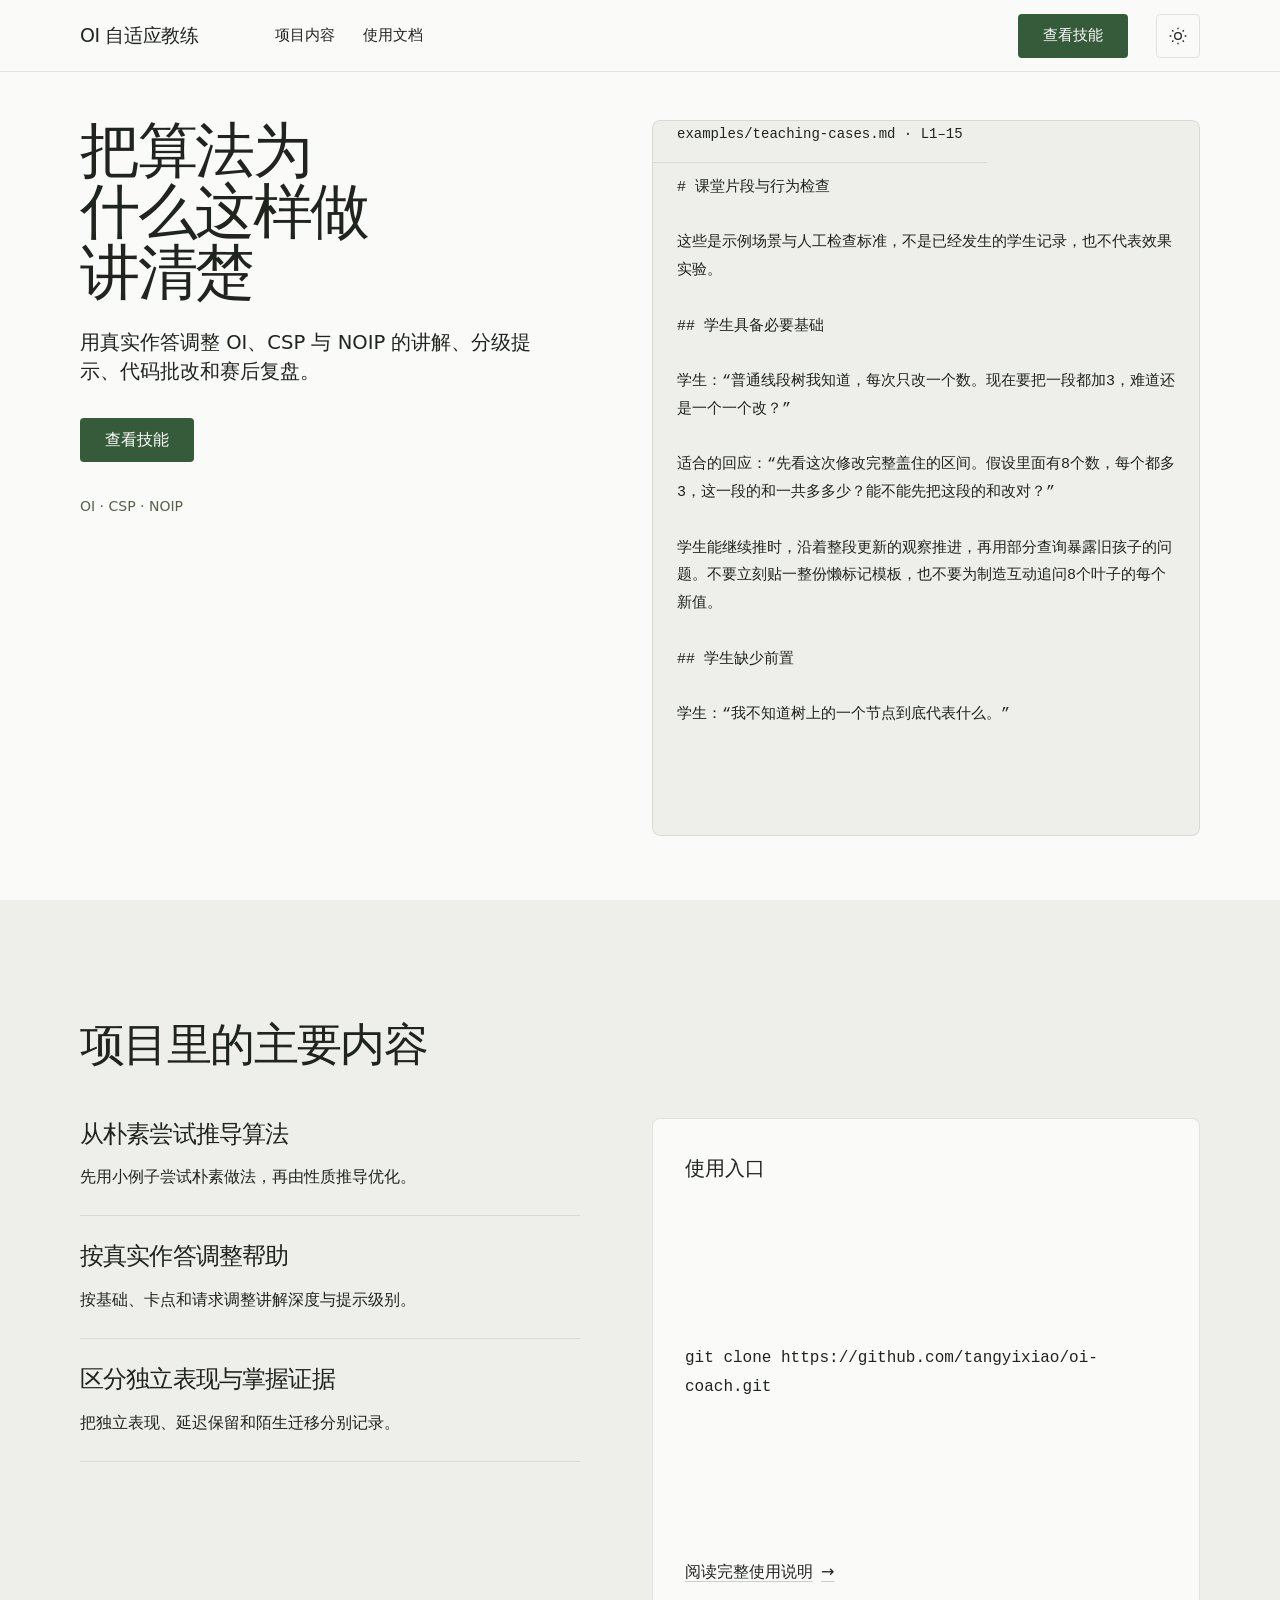
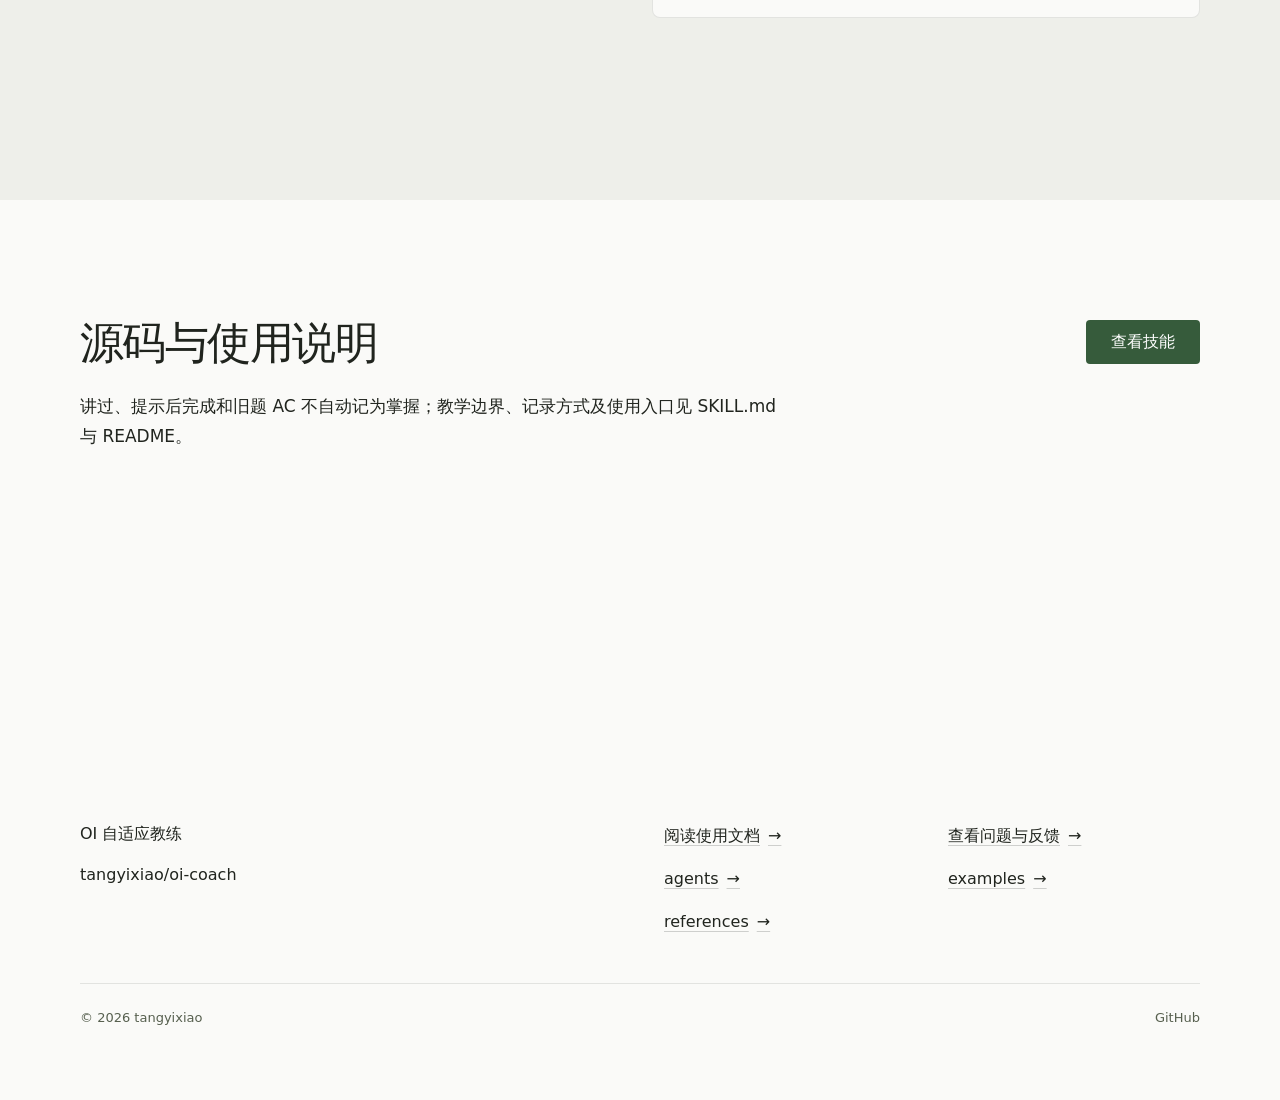
==== index.html @ 5c3c3a41 "docs(pages): add project introduction website" ====
<!doctype html><html lang="zh-CN" data-type="product" data-radius="sharp" data-buttons="solid" data-motion data-page-mode="short" data-project="oi-coach"><head><meta charset="utf-8"><meta name="viewport" content="width=device-width, initial-scale=1, viewport-fit=cover"><meta name="page-type" content="product"><meta name="site-kind" content="other"><title>OI 自适应教练 · 把算法为什么这样做 讲清楚</title><meta name="description" content="用真实作答调整 OI、CSP 与 NOIP 的讲解、分级提示、代码批改和赛后复盘。"><link rel="stylesheet" href="assets/system.css"><link rel="stylesheet" href="assets/ui/cards.css"><link rel="stylesheet" href="assets/motion/motion.css"><link rel="stylesheet" href="assets/layout/layout.css"><link rel="stylesheet" href="assets/page.css"><!-- <html lang="en" data-radius="sharp">; keep this <style> after the links: layout.css resets --ly-scale -->
<style>
:root {
  --p-bg: #fafaf8; --p-surface: #eeefea; --p-ink: #20241e; --p-muted: #57604f;
  --p-accent: #365b3b; --p-accent-ink: #fafaf8; --p-action: #365b3b; --p-action-ink: #fafaf8;
  --p-inv-bg: #20241e; --p-inv-surface: #2d302b; --p-inv-ink: #fafaf8; --p-inv-muted: #9fa19d;
  --p-inv-accent: #fafaf8; --p-inv-accent-ink: #20241e; --p-inv-action: #fafaf8; --p-inv-action-ink: #20241e;
  --font-display: "Host Grotesk", system-ui, sans-serif;
  --font-text: "Host Grotesk", system-ui, sans-serif;
  --font-mono: "JetBrains Mono", ui-monospace, "SFMono-Regular", Menlo, Consolas, monospace;
  --display-weight: 500;
  --display-tracking: -0.035em;
  --display-tracking-xl: -0.04em;
}
</style><style>html[data-theme="light"]{--p-bg:#fafaf8;--p-surface:#eeefea;--p-ink:#20241e;--p-muted:#57604f;--p-accent:#365b3b;--p-accent-ink:#ffffff;--p-action:#365b3b;--p-action-ink:#ffffff;color-scheme:light}html[data-theme="dark"]{--p-bg:#131517;--p-surface:#202427;--p-ink:#f0f1f2;--p-muted:#b5bbc1;--p-accent:#b0cea2;--p-accent-ink:#131517;--p-action:#b0cea2;--p-action-ink:#131517;color-scheme:dark}</style><script src="assets/theme.js"></script><link rel="icon" href="favicon.svg" type="image/svg+xml"></head><body><!-- source: tangyixiao/oi-coach; hero: split; brand/material override of dealer recorded in plans. --><header class="nav"><div class="wrap nav__bar"><a class="skip-link" href="#top">跳到正文</a><a class="nav__logo" href="#top">OI 自适应教练</a><nav class="nav__links" aria-label="章节导航"><div class="nav__item"><a class="nav__link" href="#work">项目内容</a></div><div class="nav__item"><a class="nav__link" href="docs.html">使用文档</a></div></nav><div class="nav__actions"><a class="btn btn--primary" href="https://github.com/tangyixiao/oi-coach/blob/main/SKILL.md">查看技能</a><button class="theme-toggle" type="button" data-theme-toggle aria-label="切换深浅色" aria-pressed="false"><svg width="20" height="20" viewBox="0 0 24 24" fill="none" stroke="currentColor" stroke-width="1.6" aria-hidden="true"><circle cx="12" cy="12" r="4"/><path d="M12 2v2m0 16v2M2 12h2m16 0h2M5 5l1.5 1.5m11 11L19 19M5 19l1.5-1.5m11-11L19 5"/></svg></button></div><button class="nav__toggle" type="button" aria-expanded="false" aria-label="菜单"><svg width="18" height="18" viewBox="0 0 18 18" aria-hidden="true"><path d="M2 5h14M2 13h14" stroke="currentColor" stroke-width="1.6" stroke-linecap="round"/></svg></button></div></header><main><section class="hero hero--split" id="top"><div class="wrap"><div class="hero-text grid hero__grid"><div class="hero__text span-5"><h1 id="hero-h">把算法为什么这样做<br>讲清楚</h1><p class="hero__lead">用真实作答调整 OI、CSP 与 NOIP 的讲解、分级提示、代码批改和赛后复盘。</p><div class="btn-row"><a class="btn btn--primary" href="https://github.com/tangyixiao/oi-coach/blob/main/SKILL.md">查看技能</a></div><p class="project-fact">OI · CSP · NOIP</p></div><div class="hero__media span-6 start-7 material-media"><div class="source-preview" data-visual><a class="source-path" href="https://github.com/tangyixiao/oi-coach/blob/7f0f62bb6e60f9acf2d45c20cef490edaa5d7a0e/examples/teaching-cases.md#L1-L15">examples/teaching-cases.md · L1–15</a><pre><code># 课堂片段与行为检查

这些是示例场景与人工检查标准，不是已经发生的学生记录，也不代表效果实验。

## 学生具备必要基础

学生：“普通线段树我知道，每次只改一个数。现在要把一段都加3，难道还是一个一个改？”

适合的回应：“先看这次修改完整盖住的区间。假设里面有8个数，每个都多3，这一段的和一共多多少？能不能先把这段的和改对？”

学生能继续推时，沿着整段更新的观察推进，再用部分查询暴露旧孩子的问题。不要立刻贴一整份懒标记模板，也不要为制造互动追问8个叶子的每个新值。

## 学生缺少前置

学生：“我不知道树上的一个节点到底代表什么。”</code></pre></div></div></div></div></section><section class="section ground-surface" id="work"><div class="wrap"><div class="section-head"><h2>项目里的主要内容</h2></div><div class="work-grid"><ul class="feature-rows"><li><h3>从朴素尝试推导算法</h3><p>先用小例子尝试朴素做法，再由性质推导优化。</p></li><li><h3>按真实作答调整帮助</h3><p>按基础、卡点和请求调整讲解深度与提示级别。</p></li><li><h3>区分独立表现与掌握证据</h3><p>把独立表现、延迟保留和陌生迁移分别记录。</p></li></ul><div class="work-material"><div class="usage-block"><p>使用入口</p><pre><code>git clone https://github.com/tangyixiao/oi-coach.git</code></pre><a class="link" href="https://github.com/tangyixiao/oi-coach/blob/main/README.md">阅读完整使用说明</a></div></div></div></div></section></main><footer class="footer closing footer--columns" id="use"><div class="wrap"><div class="closing-head"><h2>源码与使用说明</h2><p>讲过、提示后完成和旧题 AC 不自动记为掌握；教学边界、记录方式及使用入口见 SKILL.md 与 README。</p><a class="btn btn--primary" href="https://github.com/tangyixiao/oi-coach/blob/main/SKILL.md">查看技能</a></div><div class="closing-directory"><div class="footer__grid"><div><p class="footer-name">OI 自适应教练</p><p>tangyixiao/oi-coach</p></div><div class="resource-links"><a class="link" href="https://github.com/tangyixiao/oi-coach/blob/main/README.md">阅读使用文档</a><a class="link" href="https://github.com/tangyixiao/oi-coach/issues">查看问题与反馈</a><a class="link" href="https://github.com/tangyixiao/oi-coach/tree/main/agents">agents</a><a class="link" href="https://github.com/tangyixiao/oi-coach/tree/main/examples">examples</a><a class="link" href="https://github.com/tangyixiao/oi-coach/tree/main/references">references</a></div></div><div class="footer__legal"><span>© 2026 tangyixiao</span><a href="https://github.com/tangyixiao/oi-coach">GitHub</a></div></div></div></footer><script type="module" src="assets/system.js"></script><script type="module" src="assets/motion/motion.js"></script><script type="module" src="assets/layout/layout.js"></script></body></html>
---- assets/system.css ----
/*
  taste-skill system.css - the one system for the page. Link it first, then assets/ui/cards.css (the
  feature card, its panel and the fragment placements), then set the palette (--p-*), the fonts and
  the radius set on :root in the page (node scripts/start.mjs prints that block).
  Do not add a second grid, spacing scale, type scale, radius scale, button or card style.
*/

/* ---------------------------------------------------------------- tokens */
:root {
  /* palette (hex only; fx.js reads --bg --surface --ink --muted --accent --accent-ink) */
  --p-bg: #ffffff;
  --p-surface: #f4f4f4;
  --p-ink: #111111;
  --p-muted: #6b6b6b;
  --p-accent: #1a4be0;
  --p-accent-ink: #ffffff;
  --p-action: #1a4be0;      /* buttons, links, focus: the accent, or the ink when the accent is too pale */
  --p-action-ink: #ffffff;
  --p-inv-bg: #111111;
  --p-inv-surface: #1c1c1c;
  --p-inv-ink: #f4f4f4;
  --p-inv-muted: #a3a3a3;
  --p-inv-accent: #ffffff;
  --p-inv-accent-ink: #111111;
  --p-inv-action: #ffffff;
  --p-inv-action-ink: #111111;
  /* the lit ground behind UI and in the closing band (references/cards.md), one per page, tech pages only
     (none on kind other, which is flat): <html data-ground="sand|sky|sage|painting">. system.js gives it to every ground
     that holds UI, on light and dark pages alike; --hue on one panel changes only its accent */
  --ground-bg: #d9ccb7; --ground-surface: #e9e0d2; --ground-ink: #2a2622; --ground-muted: #5a534a; --ground-accent: #a8794a;

  /* fonts */
  --font-display: system-ui, -apple-system, "Segoe UI", sans-serif;
  --font-text: system-ui, -apple-system, "Segoe UI", sans-serif;
  --font-mono: ui-monospace, "SFMono-Regular", Menlo, Consolas, monospace;
  --display-weight: 400;    /* headlines 400; 500 on a tech page (software, gaming, hardware) */
  --display-tracking: -0.025em;

  /* the page rhythm (references/layout-v4.md): one section per screen. The header is fixed and
     --nav tall; every section is padded --padt above and --padb (plus the phone action bar, --bar)
     below, and is exactly one or two screens tall (--h: 1 or 2; --hm on a phone). The hero's words
     start --hgap under the header and its content ends --hpadb above the fold. */
  --nav: 72px;
  --padt: 120px;
  --padb: 72px;
  --hgap: 48px;
  --hpadb: 64px;
  --bar: 0px;
  /* grid: one .wrap (alias .container) for the header, every section and the footer, the same
     --gut on both sides: 1280 wide at x 80-1360 at 1440, 342 at x 24-366 at 390 */
  --container: 1280px;
  --gut: 80px;
  --pad: var(--gut);
  --gutter: 24px;

  /* spacing: 4/8 scale */
  --s-1: 4px;  --s-2: 8px;  --s-3: 12px; --s-4: 16px; --s-5: 24px;
  --s-6: 32px; --s-7: 48px; --s-8: 64px; --s-9: 96px; --s-10: 128px;
  --section: 40px;      /* only a .section outside main (the kit's demo pages); every main > section and
                           footer.closing take --padt and --padb */
  --section-band: 56px; /* the same for an older footer outside footer.closing */
  --head-gap: 48px;     /* the one heading-to-content gap, 32 on a phone (layout.css reads it as --ly-head-gap) */
  --card-pad: 16px;     /* card padding (cards.css sets its own for cards with a panel) */
  --card-gap: 16px;     /* gap between cards */

  /* type scale (the only sizes on the page) */
  --t-label: 13px;
  --t-small: 14px;
  --t-body: 16px;
  --t-lead: 18px;
  --t-card: 18px;
  --t-h3: 24px;
  /* straight lines from the phone size at 390 to the desktop size at 1440 (system.md's table) */
  --t-h2: clamp(30px, 1.72vw + 23.3px, 48px);
  --t-h1: clamp(38px, 3.24vw + 25.4px, 72px);
  /* a big number stays a step under the h2 (VI-11): 38 at 1440, 28 at 390, so it never reads as a
     section heading; a stats row and a price set their own, smaller still */
  --t-stat: clamp(28px, .952vw + 24.29px, 38px);

  /* radius: one scale (soft by default; data-radius on <html> switches it) */
  --r-sm: 8px;  --r-md: 12px; --r-lg: 20px; --r-btn: 8px;

  /* controls (fixed here; a page never adds its own) */
  --btn-h: 44px;
  --btn-h-sm: 36px;
  --nav-h: var(--nav);  /* the older name, kept for the kit's files */
  --icon: 16px;         /* small icons: socials, menu chevrons, mono brand marks */

  /* motion */
  --ease: cubic-bezier(.2, .7, .2, 1);
  --dur: 180ms;
}
html[data-radius="sharp"] { --r-sm: 4px; --r-md: 6px;  --r-lg: 8px;  --r-btn: 4px; }
html[data-radius="soft"]  { --r-sm: 8px; --r-md: 12px; --r-lg: 20px; --r-btn: 8px; }
html[data-radius="round"] { --r-sm: 10px; --r-md: 16px; --r-lg: 24px; --r-btn: 999px; }
/* the four lit grounds (references/cards.md); sand is the default above. painting goes with
   painterly-landscape (x.ai's daylight sky over olive hills) */
html[data-ground="sky"]      { --ground-bg: #c6d3df; --ground-surface: #d6e0e9; --ground-ink: #25303a; --ground-muted: #4d5964; --ground-accent: #3f6a92; }
html[data-ground="sage"]     { --ground-bg: #cdd6c6; --ground-surface: #dce3d6; --ground-ink: #262d24; --ground-muted: #535b51; --ground-accent: #6c8e63; }
html[data-ground="painting"] { --ground-bg: #79a8d6; --ground-surface: #a6c4e2; --ground-ink: #16212c; --ground-muted: #273949; --ground-accent: #9c9b3c; }
/* cards.css takes its card and panel radii from this scale */
html[data-radius] .card { --c-r: var(--r-lg); }
html[data-radius] .panel { --p-r: var(--r-md); }

/* a phone: the header 56, the sections padded 96 / 48, the hero's words 40 under the header and its
   content ending 24 above the fold, 24 at both sides, 12 between columns */
@media (max-width: 639px) {
  :root { --nav: 56px; --padt: 96px; --padb: 48px; --hgap: 40px; --hpadb: 24px; --gut: 24px; --gutter: 12px; --card-gap: 12px; --head-gap: 32px; }
}
@media (min-width: 640px) {
  :root { --gut: 48px; --section: 48px; --section-band: 72px; --card-pad: 24px; }
}
@media (min-width: 1024px) {
  :root { --gut: 80px; --section: 56px; --section-band: 96px; --card-gap: 24px;
          --t-lead: 20px; --t-card: 20px; --t-h3: 28px; }
  /* a place (and a local service): the 1200 column at x 120-1320 */
  html[data-type="place"] { --gut: 120px; --container: 1200px; }
}
/* a place (VI-06, ST-96, PH-23): its own smaller type (h1 48/53 and 32/37, h2 32/40 and 24/30, titles
   and the sub-line 20 and 18), the Recipe 3 hero's gap under its photograph (40, 24 on a phone),
   square photographs and cards and 2px buttons, whatever data-radius and data-buttons say */
:root[data-type="place"] {
  --hgap: 40px;
  --t-h1: clamp(32px, 1.524vw + 26.06px, 48px);
  --t-h2: clamp(24px, .762vw + 21px, 32px);
  --t-h3: clamp(20px, .381vw + 18.51px, 24px);
  --r-sm: 2px; --r-md: 0px; --r-lg: 0px; --r-btn: 2px;
}
:root[data-type="place"] :is(h1, .t-h1) { line-height: 1.104; }
:root[data-type="place"] :is(h2, .t-h2) { line-height: 1.25; }
@media (max-width: 639px) {
  :root[data-type="place"] { --hgap: 24px; }
  :root[data-type="place"] :is(h1, .t-h1) { line-height: 1.156; }
}

/* ---------------------------------------------------------------- grounds (at most three) */
:root, .ground-base {
  --bg: var(--p-bg); --surface: var(--p-surface); --ink: var(--p-ink); --muted: var(--p-muted);
  --accent: var(--p-accent); --accent-ink: var(--p-accent-ink); --card: var(--p-surface);
  --action: var(--p-action); --action-ink: var(--p-action-ink);
}
.ground-surface {
  --bg: var(--p-surface); --surface: var(--p-bg); --ink: var(--p-ink); --muted: var(--p-muted);
  --accent: var(--p-accent); --accent-ink: var(--p-accent-ink); --card: var(--p-bg);
  --action: var(--p-action); --action-ink: var(--p-action-ink);
}
.ground-inverse {
  --bg: var(--p-inv-bg); --surface: var(--p-inv-surface); --ink: var(--p-inv-ink); --muted: var(--p-inv-muted);
  --accent: var(--p-inv-accent); --accent-ink: var(--p-inv-accent-ink); --card: var(--p-inv-surface);
  --action: var(--p-inv-action); --action-ink: var(--p-inv-action-ink);
}
:root, .ground-base, .ground-surface, .ground-inverse {
  --line: color-mix(in oklab, var(--ink) 11%, transparent);
  --line-strong: color-mix(in oklab, var(--ink) 20%, transparent);
  /* effects (fx.js) and UI fragments (assets/ui) take the colours of the ground they sit on */
  --fx-bg: var(--bg); --fx-surface: var(--surface); --fx-ink: var(--ink); --fx-muted: var(--muted);
  --fx-accent: var(--accent); --fx-accent-ink: var(--accent-ink);
  --ui-font: var(--font-text); --ui-mono: var(--font-mono); --ui-radius: var(--r-md);
}
.ground-base, .ground-surface, .ground-inverse { background: var(--bg); color: var(--ink); }

/* ---------------------------------------------------------------- base */
*, *::before, *::after { box-sizing: border-box; }
/* an anchor lands on the section's top (the judge's frame): the fixed header covers --nav of its --padt */
html { -webkit-text-size-adjust: 100%; scroll-padding-top: 0; scroll-behavior: auto; margin: 0; }
body {
  margin: 0; background: var(--bg); color: var(--ink);
  font: 400 var(--t-body)/1.55 var(--font-text);
  -webkit-font-smoothing: antialiased; text-rendering: optimizeLegibility; overflow-x: clip;
}
img, svg, video, canvas { display: block; max-width: 100%; }
/* hidden means hidden, also on an img the line above makes a block (a menu tab's photograph, a peek photograph) */
[hidden] { display: none !important; }
img, video { height: auto; }
a { color: inherit; text-decoration: none; }
button { font: inherit; color: inherit; }
h1, h2, h3, h4, p, ul, ol, figure, blockquote { margin: 0; }
ul, ol { padding: 0; list-style: none; }
h1, h2, h3, h4 {
  font-family: var(--font-display); font-weight: var(--display-weight);
  letter-spacing: var(--display-tracking); text-wrap: balance; overflow-wrap: break-word;
}
h1, .t-h1 { font-size: var(--t-h1); line-height: 1.04; }
h2, .t-h2 { font-size: var(--t-h2); line-height: 1.1; }
h3, .t-h3 { font-size: var(--t-h3); line-height: 1.2; }
h4, .t-card { font-family: var(--font-text); font-weight: 500; font-size: var(--t-card); line-height: 1.3; letter-spacing: -0.01em; }
p { text-wrap: pretty; }
.t-lead  { font-size: var(--t-lead); line-height: 1.5; }
.t-body  { font-size: var(--t-body); line-height: 1.55; }
.t-small { font-size: var(--t-small); line-height: 1.5; }
.t-label { font-size: var(--t-label); font-weight: 500; line-height: 1.4; letter-spacing: 0.01em; }
.t-stat  { font-family: var(--font-display); font-weight: var(--display-weight); font-size: var(--t-stat);
           line-height: 1; letter-spacing: var(--display-tracking); font-variant-numeric: tabular-nums; }
.muted { color: var(--muted); }
.mono  { font-family: var(--font-mono); }
.measure { max-width: 62ch; }
:focus-visible { outline: 2px solid var(--action); outline-offset: 2px; border-radius: 2px; }
::selection { background: color-mix(in oklab, var(--accent) 30%, transparent); }

/* ---------------------------------------------------------------- grid */
.wrap, .container { width: min(100% - 2 * var(--gut), var(--container)); margin-inline: auto; padding-inline: 0; }
.grid { display: grid; grid-template-columns: repeat(12, minmax(0, 1fr)); column-gap: var(--gutter); row-gap: var(--card-gap); }
.grid > * { min-width: 0; grid-column: 1 / -1; }
.section { padding-block: var(--section); }

/* ---------------------------------------------------------------- one section per screen
   The page is a stack of screens. Framed at scrollY = k x the screen height, a shot shows exactly one
   section: the hero alone on the first screen, every other section (and footer.closing, the close and
   the footer in one) exactly one or two screens tall, its h2 first, --padt under its top. Heights
   and padding do it: no pinning, snapping or script.
     <section class="section" id=".." style="--h: 2">     (2 screens; --hm sets a phone's count alone)
       <div class="wrap"> the h2 first, then the content </div>     (the one in-flow child)
     </section>
   A layer (a full-bleed photograph or ground behind the words) is an <img class="layer" aria-hidden="true">
   beside the .wrap. Content must fit: one screen holds 708px of content at 1440x900 (900 - 120 - 72),
   two hold 1,608 (the second screen's part starts --padt under its top with .g2). From 640 to 1279 a
   section keeps at least its screens and grows past them rather than overlap the next. */
main > :is(section, .section), footer.closing {
  position: relative; box-sizing: border-box;
  height: calc(var(--h, 1) * 100vh); height: calc(var(--h, 1) * 100svh);
  padding: var(--padt) 0 calc(var(--padb) + var(--bar));
}
main > :is(section, .section) > :is(.wrap, .container), footer.closing > .wrap { position: relative; z-index: 1; height: 100%; }
main > :is(section, .section) > :is(.wrap, .container):not(.grid) { display: flex; flex-direction: column; }
/* a .wrap that is the section's grid too (class="wrap grid"): its rows start at the top */
main > :is(section, .section) > :is(.wrap, .container).grid { align-content: start; }
/* .fill: the block that takes what the screen leaves under the heading (a photograph, a frame) */
main > :is(section, .section) > .wrap > .fill { flex: 1 1 0; min-height: 0; }
/* two screens as two groups: row 1 the h2 and the first group, row 2 the rest (no second h2), starting
   --padt under the second screen's top, so the second shot looks like any other section */
main > :is(section, .section).g2, footer.closing.g2 { --h: 2; }
main > :is(section, .section).g2 > :is(.wrap, .container), footer.closing.g2 > .wrap { display: grid; grid-template-rows: minmax(0, 1fr) minmax(0, 1fr); row-gap: calc(var(--padt) + var(--padb) + var(--bar)); }
main > :is(section, .section).g2 > :is(.wrap, .container) > *, footer.closing.g2 > .wrap > * { min-height: 0; align-self: start; }
main > :is(section, .section).g2 > :is(.wrap, .container) > :is(.group, .fill) { align-self: stretch; }
/* a group: one screen's part of a .g2 section (its h2 and first rows, or the rest) */
.group { display: flex; flex-direction: column; min-height: 0; }
/* each screen's card row runs down to that screen's foot (the cards stretch, their panels grow), so
   the second screen of a .g2 is never a short row over an empty ground; both rows end on the same line */
@media (min-width: 1024px) {
  main > :is(section, .section).g2 > .wrap > .grid:last-child,
  main > :is(section, .section).g2 > .wrap > .group > .grid:last-child { align-self: stretch; flex: 1 1 auto; min-height: 0; }
}
.group > .fill { flex: 1 1 0; min-height: 0; }
@media (min-width: 640px) and (max-width: 1279px) {
  main > :is(section, .section):not(.hero, .section--hero), footer.closing {
    height: auto; min-height: calc(var(--h, 1) * 100vh); min-height: calc(var(--h, 1) * 100svh);
  }
  /* the section is a column and its .wrap takes all of it, so a .fill (a photograph, a frame) still
     grows to the section's foot (a min-height percentage would not resolve, leaving it at its least) */
  main > :is(section, .section):not(.hero, .section--hero), footer.closing { display: flex; flex-direction: column; }
  main > :is(section, .section):not(.hero, .section--hero) > :is(.wrap, .container), footer.closing > .wrap { flex: 1 0 auto; height: auto; min-height: 0; }
}
/* a phone: lvh (the screen with its bars hidden) for every section but the hero; --hm when stacking
   makes the content taller than the desktop count */
@media (max-width: 639px) {
  main > :is(section, .section):not(.hero, .section--hero), footer.closing {
    height: calc(var(--hm, var(--h, 1)) * 100vh); height: calc(var(--hm, var(--h, 1)) * 100lvh);
  }
  main > :is(section, .section).g2m, footer.closing.g2m { --hm: 2; }
  main > :is(section, .section).g2m > :is(.wrap, .container), footer.closing.g2m > .wrap { display: grid; grid-template-rows: minmax(0, 1fr) minmax(0, 1fr); row-gap: calc(var(--padt) + var(--padb) + var(--bar)); }
  main > :is(section, .section).g2:not(.g2m) > :is(.wrap, .container) { display: flex; row-gap: 0; }
  main > :is(section, .section).g2:not(.g2m) > :is(.wrap, .container) > * { align-self: stretch; }
}
/* a layer: the photograph or ground of a whole section, under its words, edge to edge */
main > :is(section, .section) > :is(img, video, canvas, picture).layer,
footer.closing > :is(img, video, canvas, picture).layer {
  position: absolute; inset: 0; z-index: 0; width: 100%; height: 100%; max-width: none; object-fit: cover; object-position: var(--pos, 50% 50%);
}
main > :is(section, .section) > picture.layer > img { width: 100%; height: 100%; object-fit: cover; }

/* the hero: exactly the first screen, the fixed header over its top. Its words start --hgap under the
   header (--photo adds a full-bleed photograph's height above them on a place); its content ends
   --hpadb above the fold, and nothing of the next section shows, at 1440, 1024, 820 and 390.
     <section class="hero hero--<type>"><div class="wrap"><div class="hero-text"> .. </div>[one strip]</div></section>
   .hero-text holds the whole composition (the words, and the picture or window beside or under them);
   one docked strip (logos, three facts) may follow it, at most 96px, desktop only. */
main > :is(.hero, .section--hero) {
  height: 100vh; height: 100svh; min-height: 0;
  padding: calc(var(--nav) + var(--photo, 0px) + var(--hgap)) 0 calc(var(--hpadb) + var(--bar));
}
:is(.hero, .section--hero) > .wrap { height: 100%; display: grid; grid-template-rows: minmax(0, 1fr) auto; row-gap: var(--s-7); }
:is(.hero, .section--hero) > .wrap > .hero-text { min-height: 0; }
:is(.hero, .section--hero) > .wrap > .hero-strip { grid-row: 2; max-height: 96px; }
@media (max-width: 639px) { :is(.hero, .section--hero) > .wrap > .hero-strip { display: none; } }
.section--hero .section-head { max-width: 860px; }
/* the starter's own hero (hero-split): the words on span-5 top-aligned, the picture on span-6 start-7
   as tall as the hero's content box (at most 716 at 1440x900); a phone stacks words, then the picture
   in what is left */
.hero-text.hero-split { height: 100%; align-items: stretch; }
.hero-split > .hero-copy { align-self: start; }
.hero-split > .hero-visual { position: relative; min-height: 0; height: 100%; }
@media (max-width: 1023px) {
  .hero-text.hero-split { display: flex; flex-direction: column; gap: var(--s-6); }
  .hero-split > .hero-visual { flex: 1 1 0; min-height: 200px; height: auto; }
}
.hero-copy > * + * { margin-top: var(--s-5); }
/* the h1 first in the words' column: its capitals start on the picture's top line, not the line box's
   (the leading above the capitals would put the words about 12px under the photograph's top) */
.hero-copy > h1:first-child { text-box: trim-start cap alphabetic; }
.hero-copy > .btn-row { margin-top: var(--s-6); }
/* three short facts at the foot of the words' column, on the picture's bottom line (no dead space
   under the buttons): <dl class="hero-facts"><div><dt>..</dt><dd>..</dd></div> x3</dl> */
@media (min-width: 1024px) {
  .hero-split > .hero-copy { height: 100%; display: flex; flex-direction: column; }
  .hero-split > .hero-copy > .hero-facts { margin-top: auto; }
}
.hero-facts { display: grid; grid-template-columns: repeat(3, minmax(0, 1fr)); gap: var(--s-5) var(--gutter); margin: 0; }
.hero-facts > div { display: grid; gap: var(--s-1); align-content: start; }
.hero-facts dt { font-size: var(--t-small); color: var(--muted); }
.hero-facts dd { margin: 0; font-weight: 500; }
@media (max-width: 1023px) { .hero-facts { display: none; } }
/* a notice line above the h1 (changed hours, a delivery cut-off): one line with a number, static,
   starting on the left line like the h1 under it */
.hero-notice { font-size: var(--t-small); font-weight: 500; color: var(--ink); }
.hero-notice b, .hero-notice strong { font-weight: 500; color: var(--accent); }
.hero-copy > .hero-notice + h1 { margin-top: var(--s-5); }

/* a phone: open tiles from a row of three or four (rooms, goods, beans) go two-up, an odd last one
   across the row, so a row of three fits one 844px screen (stacked one under another they need two) */
@media (max-width: 639px) {
  .grid > .tile:is(.span-3, .span-4) { grid-column: auto / span 6; }
  .grid > .tile:is(.span-3, .span-4):nth-child(odd of .tile):nth-last-child(1 of .tile) { grid-column: 1 / -1; }
  .grid > .tile:is(.span-3, .span-4) .tile__head { flex-wrap: wrap; gap: 0 var(--s-2); }
}
/* a phone: open cards (words on the ground, the panel under them) stacked one under another keep 32px
   between a panel's foot and the next card's title, so a title never reads as the panel's caption */
@media (max-width: 639px) { .grid:has(> .card--open) { row-gap: var(--s-6); } }
/* spans: desktop >= 1024. Tablet 640-1023: text cards on span-3 and span-6 go two-up; cards with a
   panel (a visual needs the width; the one exception is a span-6 pair, below)
   and everything else (split text and visuals, span-4 cards, span-5/7/8 blocks) take the full row, so a split stacks and no row is left half empty. Phone < 640: one column. */
@media (min-width: 640px) and (max-width: 1023px) {
  .grid > .card.span-3:not(:has(> .panel)), .grid > .card.span-6:not(:has(> .panel)) { grid-column: auto / span 6; }
  /* the one exception with a panel: a 2x2 (or a pair) of span-6 cards stays two-up from 720px (a panel
     of about 310px and more, wide enough for a kit fragment), so four cards take one or two screens
     at 768-820 instead of a card per row (four stacked panels run past two screens). Split cards and
     every other span keep the full row. Under 720 a card per row. */
  @media (min-width: 720px) {
    .grid > .card.span-6:has(> .panel):not(.card--split) { grid-column: auto / span 6; }
    .grid > .card.span-6:has(> .panel):not(.card--split):nth-child(odd of .card.span-6):nth-last-child(1 of .card.span-6) { grid-column: 1 / -1; }
  }
  /* open tiles (rooms, models, people, a photo pair) go two-up; an odd last one takes the row */
  .grid > .tile:is(.span-3, .span-4, .span-6) { grid-column: auto / span 6; }
  .grid > .tile:is(.span-3, .span-4, .span-6):nth-child(odd of .tile):nth-last-child(1 of .tile) { grid-column: 1 / -1; }
}
@media (min-width: 1024px) {
  .span-2  { grid-column: auto / span 2; }
  .span-3  { grid-column: auto / span 3; }
  .span-4  { grid-column: auto / span 4; }
  .span-5  { grid-column: auto / span 5; }
  .span-6  { grid-column: auto / span 6; }
  .span-7  { grid-column: auto / span 7; }
  .span-8  { grid-column: auto / span 8; }
  .span-9  { grid-column: auto / span 9; }
  .span-10 { grid-column: auto / span 10; }
  .span-12 { grid-column: auto / span 12; }
  .start-1 { grid-column-start: 1; } .start-2 { grid-column-start: 2; } .start-3 { grid-column-start: 3; }
  .start-5 { grid-column-start: 5; } .start-6 { grid-column-start: 6; } .start-7 { grid-column-start: 7; }
  .start-4 { grid-column-start: 4; } .start-8 { grid-column-start: 8; } .start-9 { grid-column-start: 9; }
  .start-10 { grid-column-start: 10; }
  /* a split is top-aligned: the words' first line and the picture's top on one line (never centred
     against each other, never mirrored: text left, the visual right, on every split of the page) */
  .grid--middle, .grid--top { align-items: start; }
}
/* card rows: every card in a row the same height (a plain .grid stretches them) */
.grid:is(.grid--middle, .grid--top) > .card { align-self: stretch; }
/* 1024-1279: a span-4 card's panel would be about 220px wide, too narrow for real UI. Cards with a
   panel on span-4 go two-up, a span-8 one takes the row, and an odd last one takes the row too
   (steps, proof row: two, then one wide; bento: the wide card, then the four small ones two by two) */
@media (min-width: 1024px) and (max-width: 1279px) {
  .grid > .card.span-4:has(> .panel) { grid-column: auto / span 6; }
  .grid > .card.span-8:has(> .panel),
  .grid > .card.span-4:has(> .panel):nth-child(odd of .card.span-4):nth-last-child(1 of .card.span-4) { grid-column: 1 / -1; }
}

/* ---------------------------------------------------------------- section heading */
.section-head { max-width: 760px; margin-bottom: var(--head-gap); display: grid; gap: var(--s-4); }
/* every heading starts on the left line (a centred head among left ones reads as a mistake): the
   old centred head is left-aligned too */
.section-head--center { text-align: left; justify-items: start; }
/* a head row: the h2 (and its line) left, one link or the section's button at the right line */
.section-head--split { max-width: none; display: flex; align-items: end; justify-content: space-between; gap: var(--s-5); flex-wrap: wrap; }
.section-head--split > div { display: grid; gap: var(--s-4); max-width: 760px; }
.section-head p { color: var(--ink); font-size: var(--t-lead); line-height: 1.5; max-width: 60ch; }
.section-head--row { max-width: none; display: flex; align-items: end; justify-content: space-between; gap: var(--s-5); flex-wrap: wrap; }
.section-head--row > div { display: grid; gap: var(--s-4); max-width: 760px; }
/* the hero row (hero-product, hero-cycle): the h1 and its line left, the buttons right, across 1280 */
.section--hero .section-head--row { max-width: none; }

/* ---------------------------------------------------------------- buttons (one pair, a dealt look)
   One pair a page, .btn--primary and .btn--secondary, in the look dealt with the page (sections.md)
   and set once on <html data-buttons>; the markup never changes:
     solid  filled primary, outlined secondary, the radius scale (Figma; the default)
     pill   pills, a chevron after the primary's label, a tinted secondary (x.ai)
     tonal  the radius scale, a tinted secondary with no outline (Linear, Vercel)
     arrow  an arrow after the primary's label; the secondary is a text link with an arrow (Stripe)
     block  near-square corners, 48px tall; the secondary is an underlined text link (shops, hotels) */
.btn {
  display: inline-flex; align-items: center; justify-content: center; gap: var(--s-2);
  height: var(--btn-h); padding: 0 var(--s-5); border-radius: var(--r-btn); border: 1px solid transparent;
  font: 500 var(--t-body)/1 var(--font-text); letter-spacing: 0; white-space: nowrap; cursor: pointer;
  transition: background-color var(--dur) var(--ease), color var(--dur) var(--ease), border-color var(--dur) var(--ease), text-decoration-color var(--dur) var(--ease);
}
.btn--primary { background: var(--action); color: var(--action-ink); }
.btn--primary:hover { background: color-mix(in oklab, var(--action) 86%, var(--ink)); }
/* an inverted primary (the action is the ground's ink: a brand band, a lit ground): its hover steps toward the ground, as the filled one steps toward the ink */
.ground-brand .btn--primary:hover { background: color-mix(in oklab, var(--action) 88%, var(--bg)); }
/* the ground's own colour with a clear border: never grey on grey, readable on an effect too */
.btn--secondary { background: var(--bg); color: var(--ink); border-color: var(--line-strong); }
.btn--secondary:hover { background: color-mix(in oklab, var(--bg) 94%, var(--ink)); border-color: color-mix(in oklab, var(--ink) 35%, transparent); }
.btn--sm { height: var(--btn-h-sm); padding: 0 var(--s-4); font-size: var(--t-small); }
html[data-buttons="pill"] { --r-btn: 999px; }
html[data-buttons="block"] { --r-btn: 2px; --btn-h: 48px; }
html:is([data-buttons="pill"], [data-buttons="tonal"]) .btn--secondary { background: color-mix(in oklab, var(--ink) 8%, var(--bg)); border-color: transparent; }
html:is([data-buttons="pill"], [data-buttons="tonal"]) .btn--secondary:hover { background: color-mix(in oklab, var(--ink) 14%, var(--bg)); border-color: transparent; }
/* arrow and block: the secondary is a text link at the button's height (no box: one button look) */
html:is([data-buttons="arrow"], [data-buttons="block"]) .btn--secondary {
  background: none; border-color: transparent; padding-inline: var(--s-2);
  text-decoration: underline; text-underline-offset: 4px; text-decoration-color: var(--line-strong);   /* the .link look */
}
html:is([data-buttons="arrow"], [data-buttons="block"]) .btn--secondary:hover { background: none; border-color: transparent; text-decoration-color: currentColor; }
/* the glyph after a label: a chevron (pill) or an arrow (arrow), drawn so every font shows the same */
html[data-buttons="pill"] .btn--primary::after,
html[data-buttons="arrow"] :is(.btn--primary, .btn--secondary)::after {
  content: ""; flex: none; width: 12px; height: 12px; margin-right: -2px; background: currentColor;
  -webkit-mask: var(--btn-glyph) center / contain no-repeat; mask: var(--btn-glyph) center / contain no-repeat;
  transition: transform var(--dur) var(--ease);
}
html[data-buttons="pill"] { --btn-glyph: url("data:image/svg+xml,%3Csvg xmlns='http://www.w3.org/2000/svg' viewBox='0 0 12 12'%3E%3Cpath d='M4.5 2.5 8 6l-3.5 3.5' fill='none' stroke='black' stroke-width='1.6' stroke-linecap='round' stroke-linejoin='round'/%3E%3C/svg%3E"); }
html[data-buttons="arrow"] { --btn-glyph: url("data:image/svg+xml,%3Csvg xmlns='http://www.w3.org/2000/svg' viewBox='0 0 12 12'%3E%3Cpath d='M1.5 6h8.5M6.5 2.5 10 6l-3.5 3.5' fill='none' stroke='black' stroke-width='1.5' stroke-linecap='round' stroke-linejoin='round'/%3E%3C/svg%3E"); }
html:is([data-buttons="pill"], [data-buttons="arrow"]) .btn:hover::after { transform: translateX(3px); }
.btn:active { transform: translateY(1px) scale(.985); }
.btn--arrow::after { content: "\2192"; transition: transform var(--dur) var(--ease); }
.btn--arrow:hover::after { transform: translateX(3px); }
/* the drawn arrow (assets/motion: its stem grows and its head moves 3px on hover), the last child of
   a primary button, a pill or a link: <svg class="m-arrow" viewBox="0 0 12 12" aria-hidden="true">
   <path class="m-arrow__stem" d="M1 6h8"/><path class="m-arrow__head" d="M4.5 2.5 8 6l-3.5 3.5"/></svg>.
   It replaces the dealt glyph, so a button never shows two */
.m-arrow { flex: none; width: 12px; height: 12px; margin-right: -2px; overflow: visible;
           fill: none; stroke: currentColor; stroke-width: 1.6; stroke-linecap: round; stroke-linejoin: round; }
.btn--xl .m-arrow { width: 0.62em; height: 0.62em; stroke-width: 1.4; }
:is(.btn, .link, .pill):has(> .m-arrow)::after { content: none; display: none; }
.btn-row { display: flex; flex-wrap: wrap; gap: var(--s-3); align-items: center; }
.section-head--center .btn-row { justify-content: center; }
/* on the phone every button row stacks full width */
@media (max-width: 639px) {
  .btn-row { flex-direction: column; align-items: stretch; width: 100%; justify-self: stretch; }
  /* full width, the second action is a text link at the button's height under the filled one (an
     outline across the whole screen reads as a rule, a pale fill as a switched-off button) */
  .btn-row > .btn--secondary { background: none; border-color: transparent; text-decoration: underline; text-underline-offset: 4px; text-decoration-color: var(--line-strong); }
  .section-head--split > .btn { width: 100%; }
}
.link { display: inline-flex; align-items: center; gap: var(--s-2); font-weight: 500; color: var(--ink);
        text-decoration: underline; text-decoration-color: var(--line-strong); text-underline-offset: 4px;
        transition: text-decoration-color var(--dur) var(--ease); }
.link:hover { text-decoration-color: currentColor; }
.link::after { content: "\2192"; display: inline-block; text-decoration: none; transition: transform var(--dur) var(--ease); }
.link:hover::after { transform: translateX(3px); }
.pill { display: inline-flex; align-items: center; gap: var(--s-2); height: 32px; padding: 0 var(--s-3);
        border-radius: 999px; border: 1px solid var(--line); background: var(--card);
        font-size: var(--t-label); color: var(--ink); }
.pill .muted { color: var(--muted); }

/* ---------------------------------------------------------------- card (one style) */
.card {
  display: flex; flex-direction: column; gap: var(--s-2); min-width: 0;
  background: var(--card); border: 1px solid var(--line); border-radius: var(--r-lg); padding: var(--card-pad);
}
/* small titles in the text face: a display face at 20px (a condensed or hairline serif) reads smaller than the body */
.card > h3, .card > h4, .card--plan h3 { font-family: var(--font-text); font-weight: 500; font-size: var(--t-card); line-height: 1.3; letter-spacing: -0.01em; }
/* the type floor (system.md): text people read is 16px or more in ink; cards.css sets it for its
   card text, this for a plain card's lines */
.card > p { color: var(--ink); font-size: var(--t-body); max-width: 52ch; }
/* at most two boxes one inside the other (sections.md): a card whose panel holds UI drops its own
   box, so its title and lines sit on the page ground over the panel (Figma's tiles), or runs the
   panel flush to its sides and bottom (cards.css .panel--flush) */
.card.card--open { --c-pad: 0px; background: none; border: 0; box-shadow: none; padding: 0; overflow: visible; }
.card.card--open > .panel { margin: var(--s-5) 0 0; border-radius: var(--r-lg); }
.card.card--open > .panel--top { margin: 0 0 var(--s-5); }
.card--plan.is-featured { border-color: var(--action); box-shadow: inset 0 0 0 1px var(--action); }
/* cards.css (linked after this file) sets .card { gap: 0 } for feature cards; a plan keeps its 16px rows */
.card.card--plan { gap: var(--s-4); }

/* ---------------------------------------------------------------- visuals: panels and frames
   A card's .panel (the inset visual), .stage and the placements (.at-corner, .at-rise, .at-over,
   .at-right, .at-center, .stage--fade-*) come from assets/ui/cards.css (references/cards.md).
   This file adds the frames (hero, split, square, closing band) and lets a .stage work inside them.
   The grounds' colours: system.js lights every ground that holds UI (see there). */
:not(.card) > .panel { border-radius: var(--p-r, var(--r-md)); }   /* a panel on its own: four round corners */
.menu-card .panel { --p-h: 160px; }
.frame {
  position: relative; isolation: isolate; overflow: clip; display: flex; align-items: center; justify-content: center;
  background: var(--surface); border-radius: var(--r-lg); border: 1px solid var(--line);
  padding: clamp(var(--s-4), 4vw, var(--s-7));
}
/* a zero-width spacer keeps --ratio (height / width) as the frame's minimum height */
.frame::before { content: ""; flex: none; width: 0; padding-top: var(--ratio, 0px); }
/* an object or scene (assets/objects) and a photograph (.frame__img) fill the frame themselves */
.frame > :not(canvas, .stage, .loop-pause, .frame__fx, .frame__img, [data-print], [data-scene], .print3d) { position: relative; max-width: 100%; min-width: 0; }
/* a photograph is a plain rectangle in its frame: no border, no print, no filter */
.frame--photo { padding: 0; border: 0; }
/* .frame--fill: as tall as its row (a split's picture beside the words, down to the section's foot);
   stacked on a tablet or a phone it takes what the screen leaves, at least 200px */
.frame--fill { height: 100%; }
@media (max-width: 1023px) {
  .grid.fill:has(> .frame--fill) { display: flex; flex-direction: column; gap: var(--s-6); }
  .grid.fill > .frame--fill { flex: 1 1 0; height: auto; min-height: 200px; }
}
/* a split's words as a column: the last block (stats, a link) on the picture's bottom line */
.split-col { display: flex; flex-direction: column; gap: var(--s-5); }
@media (min-width: 1024px) { .split-col { height: 100%; } .split-col > .split-col__end { margin-top: auto; } }
:is(.frame, .panel) > .frame__img { position: absolute; inset: 0; z-index: 0; width: 100%; height: 100%; max-width: none; object-fit: cover; }
.frame--portrait { --ratio: 125%; }
/* the product stage (hero-product): wide, the product whole on it; a phone gets a tall stage */
.frame--stage { --ratio: 50%; }
@media (max-width: 639px) { .frame--stage, .frame--portrait { --ratio: 120%; } }
.frame--hero { padding: clamp(24px, 5vw, 64px); }
.frame--split { --ratio: 80%; }
.frame--square { --ratio: 100%; }
/* the closing band: the hero's echo, lit with the page's ground (sand, sky, sage or painting) on light
   and dark pages alike, so its text and buttons take that ground's ink. Its effect sits on a layer of
   its own, <div class="frame__fx" data-fx="..">, held still and calm where the text sits (system.js) */
.frame--cta { min-height: 420px; }
/* .frame--lit: the same for an object's frame that holds a few words in its clear half (the
   product statement's facts in a .frame__text, lower left; the object stands right of centre) */
.frame--cta, .frame--lit {
  border-color: transparent; background: var(--ground-bg); color: var(--ground-ink);
  --bg: var(--ground-surface); --surface: var(--ground-surface); --ink: var(--ground-ink); --muted: var(--ground-muted);
  --action: var(--ground-ink); --action-ink: var(--ground-surface);
  --line: color-mix(in oklab, var(--ground-ink) 12%, transparent); --line-strong: color-mix(in oklab, var(--ground-ink) 24%, transparent);
}
.frame > .frame__fx { position: absolute; inset: 0; z-index: 0; }
/* on a light page the buttons on a lit ground keep the page's own action colour: one action, one look
   (a dark page keeps the lit ground's ink, which reads on the bright ground) */
html:not([data-tone="dark"]) :is(.frame--cta, .frame--lit, .footer--statement) { --action: var(--p-action); --action-ink: var(--p-action-ink); }
/* a card on a photograph (a booking form over the room): the card holds the page's colours */
.frame--photo:has(> .card) { padding: clamp(var(--s-5), 5vw, var(--s-8)) clamp(var(--s-4), 4vw, var(--s-7)); }
.frame--photo > .card { position: relative; z-index: 1; width: min(100%, 480px); }   /* flat: no shadow at rest (ST-97) */
.frame--cta > .frame__fx { opacity: .85; }
.frame--lit > .frame__text { z-index: 2; align-self: flex-end; margin-right: auto; width: min(100%, 360px); display: grid; gap: var(--s-5); }
/* 2:1 on a desktop; a phone gets 2:3, the words at the top and the object smaller and low under
   them (its hero preset), so the facts never touch the object */
.frame--lit { --ratio: 50%; }
@media (max-width: 639px) { .frame--lit { --ratio: 150%; } .frame--lit > .frame__text { align-self: flex-start; } }
@media (max-width: 639px) { .frame--split { --ratio: 100%; } }
/* A hero, wide or split frame (x.ai's hero window): --w on the rising fragment's slot (its true width)
   centres it while it fits; anchored 24px in and cut by the right edge once the frame is narrower.
   --pair on the .stage (the main fragment's width plus the part of the second that sticks out)
   centres the pair; below 1024 the main one alone. In a card's panel cards.css places it (.at-corner,
   .at-rise, .at-right; a centred .at-rise.fit narrows with the panel), as its recipe says. */
.frame > .stage > .at-rise { --ax: max(24px, calc(50% - var(--w, 64%) / 2)); }
.frame--hero > .stage > .at-rise { --ax: max(24px, calc(50% - var(--pair, var(--w, 64%)) / 2)); }
.frame--hero > .stage > .at-over { --bx: max(24px, calc(50% - var(--pair, 800px) / 2)); }
@media (max-width: 1023px) { .frame--hero > .stage > .at-rise { --ax: max(24px, calc(50% - var(--w, 64%) / 2)); } }
/* a frame holding a cards.css .stage: the stage fills it and places the fragments (references/cards.md);
   the hero and wide frames are 16:7 and square on a phone; below 1024 only the main fragment shows */
.frame:has(> .stage) { padding: 0; }
.frame--hero:has(> .stage) { aspect-ratio: 16 / 7; }
@media (max-width: 1023px) {
  .frame--hero:has(> .stage) { aspect-ratio: 3 / 2; }   /* a tablet: room for the main fragment's rows */
}
/* a tablet held upright (820x1180): a taller frame, so the hero fills the screen without a gap */
@media (min-width: 640px) and (max-width: 1023px) and (orientation: portrait) {
  .frame--hero:has(> .stage) { aspect-ratio: 4 / 3; }
}
@media (max-width: 1023px) {
  .frame--hero > .stage > :is(.at-over, .at-over-l) { display: none; }
}
/* a split frame is about 440-560px wide from 1024 to 1279: the main piece alone there */
@media (min-width: 1024px) and (max-width: 1279px) {
  .frame--split > .stage > :is(.at-over, .at-over-l) { display: none; }
}
@media (max-width: 639px) {
  .frame--hero:has(> .stage) { aspect-ratio: 1; }
  .frame > .stage > :is(.at-over, .at-over-l) { display: none; }
  /* phone: cards.css sets a fragment 16px in on both sides, and system.js holds every loop on its
     finished picture, so no pause button lands on the UI */
}
/* a small object on a focal tile (.at-center): its true width (--w, 288px for the slider), narrowed
   on a small panel so 24px of ground always shows on both sides (a span-4 panel is 304px at 1280) */
.stage > .at-center { width: calc(100% - 48px); max-width: var(--w, 288px); }
.stage > .at-center > :is([data-ui], .ui) { width: 100%; max-width: none; }
/* .to-edge stretches a fragment's surface past the bottom (cards.css); doc's surface is its page */
.stage > .to-edge > .ui-doc > .ui-doc__page { min-height: 100%; }
/* .hero-stage: whole fragments side by side in a frame, never overlapping or cut (a row of app
   screens); the first is the main one, and the ones that no longer fit drop out from the end */
.hero-stage { container: hero-stage / inline-size; width: 100%; }
.hero-stage__row { display: flex; align-items: center; justify-content: center; gap: var(--s-5); }
.hero-stage__row > * { flex: none; max-width: 100%; }
@container hero-stage (max-width: 1060px) { .hero-stage__row > :nth-child(n + 3) { display: none; } }
@container hero-stage (max-width: 740px)  { .hero-stage__row > :nth-child(n + 2) { display: none; } }
/* the pause button on every visual that moves by itself for more than 5 s (WCAG 2.2.2): ui.js adds it
   to a loop when it starts to move, system.js to the hero's ground. Write a button.loop-pause into
   the frame only for a loop of your own (hero-cycle). The same solid 32px disc in the page colours as
   assets/ui/base.css's, 12px in from the bottom-right corner, with a 44px hit area. */
.loop-pause {
  position: absolute; right: 12px; bottom: 12px; z-index: 6; display: grid; place-items: center;
  width: 32px; height: 32px; margin: 0; padding: 0; border-radius: 50%; cursor: pointer;
  border: 1px solid color-mix(in oklab, var(--ink) 16%, transparent); background: var(--bg); color: var(--ink);
  box-shadow: 0 1px 2px rgb(0 0 0 / .12), 0 4px 12px -4px rgb(0 0 0 / .28);
}
.loop-pause::before { content: ""; position: absolute; inset: -6px; border-radius: 50%; }
.loop-pause svg { width: 14px; height: 14px; fill: currentColor; }
@media (prefers-reduced-motion: reduce) { .loop-pause { display: none; } }

/* ---------------------------------------------------------------- navigation */
/* The header: fixed, opaque, one hairline under it, the same at every depth (no blur, no shadow, no
   floating pill, never hidden on scroll). Its .wrap is the page's, so the logo starts on the left line
   and the main button ends on the right one. Plain words, 15px, sentence case; one filled button. */
.nav {
  position: fixed; inset: 0 0 auto 0; z-index: 50; height: var(--nav);
  background: var(--bg); color: var(--ink); border-bottom: 1px solid var(--line);
}
.nav__bar { height: 100%; display: flex; align-items: center; gap: var(--s-8); }
/* a text logo: the display face at 500, 22px (the client's SVG logo replaces it when there is one) */
.nav__logo { display: inline-flex; align-items: center; gap: var(--s-2); font: 500 22px/1 var(--font-display); letter-spacing: -0.02em; flex: none; }
@media (max-width: 639px) { .nav__logo { font-size: 20px; } }
.nav__logo svg, .nav__logo img { height: 24px; width: auto; }
/* the brand's mark beside its name, in the accent (the client's logo replaces both). Dealt shapes:
   <span class="mark" data-mark="dots|arc|ring|petal|leaf|stack" aria-hidden="true"></span> */
.mark { display: inline-block; flex: none; width: 22px; height: 22px; background: var(--accent);
        -webkit-mask: var(--mark) center / contain no-repeat; mask: var(--mark) center / contain no-repeat; }
.mark[data-mark="dots"]  { --mark: url("data:image/svg+xml,%3Csvg xmlns='http://www.w3.org/2000/svg' viewBox='0 0 24 24'%3E%3Ccircle cx='6.5' cy='6.5' r='4.5'/%3E%3Ccircle cx='17.5' cy='6.5' r='4.5'/%3E%3Ccircle cx='6.5' cy='17.5' r='4.5'/%3E%3Crect x='13' y='13' width='9' height='9' rx='1.5'/%3E%3C/svg%3E"); }
.mark[data-mark="arc"]   { --mark: url("data:image/svg+xml,%3Csvg xmlns='http://www.w3.org/2000/svg' viewBox='0 0 24 24'%3E%3Cpath d='M2.5 21.5V12a9.5 9.5 0 0 1 19 0v9.5h-6V12a3.5 3.5 0 0 0-7 0v9.5z'/%3E%3C/svg%3E"); }
.mark[data-mark="ring"]  { --mark: url("data:image/svg+xml,%3Csvg xmlns='http://www.w3.org/2000/svg' viewBox='0 0 24 24'%3E%3Cpath fill-rule='evenodd' d='M12 2a10 10 0 1 1 0 20 10 10 0 0 1 0-20zm0 5.5a4.5 4.5 0 1 0 0 9 4.5 4.5 0 0 0 0-9z'/%3E%3C/svg%3E"); }
.mark[data-mark="petal"] { --mark: url("data:image/svg+xml,%3Csvg xmlns='http://www.w3.org/2000/svg' viewBox='0 0 24 24'%3E%3Ccircle cx='12' cy='6.6' r='5'/%3E%3Ccircle cx='17.4' cy='12' r='5'/%3E%3Ccircle cx='12' cy='17.4' r='5'/%3E%3Ccircle cx='6.6' cy='12' r='5'/%3E%3Ccircle cx='12' cy='12' r='4'/%3E%3C/svg%3E"); }
.mark[data-mark="leaf"]  { --mark: url("data:image/svg+xml,%3Csvg xmlns='http://www.w3.org/2000/svg' viewBox='0 0 24 24'%3E%3Cpath d='M3 21C3 10 10 3 21 3c0 11-7 18-18 18z'/%3E%3C/svg%3E"); }
.mark[data-mark="stack"] { --mark: url("data:image/svg+xml,%3Csvg xmlns='http://www.w3.org/2000/svg' viewBox='0 0 24 24'%3E%3Crect x='2' y='2.5' width='20' height='5.5' rx='2.75'/%3E%3Crect x='2' y='9.25' width='14' height='5.5' rx='2.75'/%3E%3Crect x='2' y='16' width='8' height='5.5' rx='2.75'/%3E%3C/svg%3E"); }
/* initial: the name's first letter on a small accent tile (<span class="mark mark--initial" aria-hidden="true">K</span>);
   wordmark: no mark, the name alone */
.mark.mark--initial { -webkit-mask: none; mask: none; display: inline-grid; place-items: center; border-radius: calc(var(--r-sm) * 0.75);
  color: var(--accent-ink); font: var(--display-weight, 400) 13px/1 var(--font-display); letter-spacing: 0; }
.footer__mark .mark, .footer .nav__logo .mark { width: 0.8em; height: 0.8em; margin-right: 0.18em; vertical-align: -0.04em; }
.footer__mark .mark--initial, .footer .nav__logo .mark--initial { width: 1em; height: 1em; font-size: 0.6em; }
.nav--split .nav__logo .mark--initial { width: 26px; height: 26px; font-size: 15px; }
.nav__links { display: flex; align-self: stretch; gap: var(--s-1); flex: 1; min-width: 0; }
.nav__item { display: flex; align-items: center; height: 100%; }
.nav__link {
  position: relative; display: inline-flex; align-items: center; gap: var(--s-1); height: 36px; padding: 0 var(--s-3); border-radius: var(--r-sm);
  font-size: 15px; font-weight: 500; color: var(--ink); white-space: nowrap; transition: background-color var(--dur) var(--ease), color var(--dur) var(--ease);
}
/* a small laptop (1024-1279): the words sit closer, so a bar of four words never wraps or reaches the logo */
@media (min-width: 1024px) and (max-width: 1279px) {
  .nav__bar { gap: var(--s-6); }
  .nav__link { padding: 0 var(--s-2); }
  .nav__link::before, .nav__link[aria-current="page"]::after { left: var(--s-2); right: var(--s-2); }
  .nav__links { gap: 0; }
}
/* the words take no pill or fill (ST-08, ST-11): a 2px line draws under the word from the left on hover and focus and leaves to the right */
.nav__link::before { content: ""; position: absolute; left: var(--s-3); right: var(--s-3); bottom: -2px; height: 2px; border-radius: 2px; background: currentColor;
  transform: scaleX(0); transform-origin: right; transition: transform var(--dur) var(--ease); pointer-events: none; }
.nav__link:hover::before, .nav__link:focus-visible::before, .nav__item:hover > .nav__link::before, .nav__item:focus-within > .nav__link::before { transform: scaleX(1); transform-origin: left; }
.nav__actions > .nav__link::before { left: var(--s-2); right: var(--s-2); }
.nav__link .chev { width: 12px; height: 12px; opacity: .6; transition: transform var(--dur) var(--ease); }
/* the page you are on: a 2px bar under its word (still, the same inset as the hover line) */
.nav__link[aria-current="page"]::after { content: ""; position: absolute; left: var(--s-3); right: var(--s-3); bottom: -2px; height: 2px; border-radius: 2px; background: currentColor; }
.nav__expand { display: none; }
.nav__actions { display: flex; align-items: center; gap: var(--s-4); flex: none; }
/* the bar's button: the page's primary at the one button height (44, 48 with data-buttons="block"; ST-09) */
.nav__actions .btn { height: var(--btn-h); padding-inline: var(--s-5); font-size: 15px; }
.nav__actions > .nav__link { padding-inline: var(--s-2); }
.nav__toggle { display: none; }

.nav__menu {
  position: absolute; left: 0; right: 0; top: 100%; background: var(--bg); color: var(--ink);
  border-top: 1px solid var(--line); border-bottom: 1px solid var(--line);
  padding: var(--s-7) 0 var(--s-8); opacity: 0; visibility: hidden; transform: translateY(-6px);
  transition: opacity 120ms var(--ease), transform 120ms var(--ease), visibility 0s linear 120ms;
}
@media (min-width: 1024px) {
  /* hover opens the full-width panel after 150ms of intent; a click on the word goes to its page */
  .nav__item:hover > .nav__menu, .nav__item:focus-within > .nav__menu {
    opacity: 1; visibility: visible; transform: none; transition-duration: 200ms, 200ms, 0s; transition-delay: 150ms, 150ms, 150ms;
  }
  .nav__item:hover > .nav__link .chev, .nav__item:focus-within > .nav__link .chev { transform: rotate(180deg); }
}
.menu-col { display: grid; gap: var(--s-2); align-content: start; }
.menu-col > .t-label { color: var(--muted); margin-bottom: var(--s-2); }
.menu-col a { display: grid; gap: var(--s-1); padding: var(--s-2) 0; font-weight: 500; }
.menu-col a span { font-weight: 400; color: var(--muted); font-size: var(--t-small); }
.menu-col a:hover { color: var(--action); }
.menu-card { display: grid; gap: var(--s-3); }
.menu-card .panel { --ratio: 56.25%; }

@media (max-width: 1023px) {
  .nav__links, .nav__actions { display: none; }
  /* the menu button takes the secondary button's look on a 44px tap area */
  .nav__toggle {
    display: inline-grid; place-items: center; margin-left: auto; width: 44px; height: 44px; border-radius: var(--r-btn);
    border: 1px solid var(--line-strong); background: transparent; color: var(--ink); cursor: pointer; flex: none;
  }
  .nav.is-open .nav__links {
    display: flex; flex-direction: column; position: fixed; top: var(--nav); left: 0; right: 0; bottom: 0;
    padding: var(--s-4) var(--gut) calc(var(--btn-h) * 2 + 56px); background: var(--bg); overflow-y: auto; gap: 0;
  }
  .nav.is-open .nav__item { display: grid; grid-template-columns: 1fr auto; height: auto; border-bottom: 1px solid var(--line); }
  .nav.is-open .nav__link { height: 56px; padding: 0; font-size: 20px; background: none; }
  .nav.is-open .nav__link[aria-current="page"]::after { left: 0; right: auto; width: 24px; bottom: 10px; }
  .nav.is-open .nav__link::before { display: none; }
  .nav.is-open .nav__link .chev { display: none; }
  .nav.is-open .nav__expand {
    display: inline-grid; place-items: center; width: 44px; height: 56px; border: 0; background: none; color: var(--ink); cursor: pointer;
  }
  .nav__expand svg { width: 16px; height: 16px; transition: transform var(--dur) var(--ease); }
  .nav__item.is-expanded .nav__expand svg { transform: rotate(180deg); }
  .nav.is-open .nav__menu {
    position: static; grid-column: 1 / -1; display: none; opacity: 1; visibility: visible; transform: none;
    box-shadow: none; border: 0; padding: 0 0 var(--s-4);
  }
  .nav.is-open .nav__item.is-expanded .nav__menu { display: block; }
  .nav.is-open .nav__menu :is(.container, .wrap) { width: 100%; }
  .nav.is-open .nav__menu .grid { row-gap: var(--s-4); }
  /* menu cards become plain rows in the sheet (their title and line), the picture panel hidden */
  .nav.is-open .menu-card { display: grid; gap: var(--s-1); padding: var(--s-2) 0; }
  .nav.is-open .menu-card .panel { display: none; }
  .nav.is-open .nav__actions {
    display: grid; gap: var(--s-2); position: fixed; left: 0; right: 0; bottom: 0; z-index: 51;
    padding: var(--s-4) var(--gut) calc(var(--s-4) + env(safe-area-inset-bottom)); background: var(--bg); border-top: 1px solid var(--line);
  }
  .nav.is-open .nav__actions .btn { width: 100%; height: 48px; font-size: var(--t-body); }
  /* a text action (Sign in, a phone line) under the buttons, centred at their height */
  .nav.is-open .nav__actions .nav__link { display: inline-flex; order: 2; justify-content: center; height: var(--btn-h); font-size: var(--t-body); }
  body.nav-locked { overflow: hidden; }
}
/* a tablet and a phone (1023 and below, ST-15): the main button stays in the bar, at the right line
   with the menu button 12px after it; the plain words go to the sheet */
@media (max-width: 1023px) {
  .nav__bar { gap: var(--s-3); }
  .nav:not(.is-open) .nav__actions { display: flex; margin-left: auto; }
  .nav:not(.is-open) .nav__actions > :not(.btn--primary) { display: none; }
  .nav:not(.is-open) .nav__actions + .nav__toggle { margin-left: 0; }
}
@media (max-width: 639px) {
  /* a long name (15 characters, "Verdigris Works"), the main button and the menu button fit 342px (390 wide) on
     one line each, with no page CSS: the name steps down with the screen (18px at 390), the button is the small
     size, and the three sit 8px apart. A name of 17 characters or more is the client's to shorten to its mark. */
  .nav__bar { gap: var(--s-2); }
  .nav__logo { font-size: clamp(16px, 4.6vw, 20px); gap: 6px; white-space: nowrap; }
  .nav__logo .mark:not(.mark--initial) { width: 20px; height: 20px; }
  .nav:not(.is-open) .nav__actions .btn { height: 44px; padding-inline: var(--s-3); font-size: var(--t-small); }
}
/* no script: the sheet cannot open, so the words stay in the bar (it scrolls sideways) and the dead menu button goes */
@media (scripting: none) and (max-width: 1023px) {
  .nav__links { display: flex; overflow-x: auto; scrollbar-width: none; margin-right: var(--s-3); padding-right: var(--s-2); border-right: 1px solid var(--line); }   /* stops short of the button, and a hairline marks where the row is cut (it scrolls) */
  .nav__toggle { display: none; }
}

/* nav types (dealt, sections.md). Every one is the same fixed bar on the page's .wrap; the full-width
   hover panel on a desktop and the full-screen sheet on a phone are shared, so only the bar's order
   and its panel's contents differ.
   (default) nav-mega: the logo, the words 64px right of it, the actions at the right line; the panel
              holds two or three link columns and one picture card (Figma)
   nav-cards: the same bar; its panel holds three or four picture cards (a.menu-card, span-4 or span-3)
   .nav--centre: the words in the middle of the bar (Linear, Vercel)
   .nav--split: the words left, the name in the middle, the actions right (shops, hotels, restaurants)
   .nav--tone: the bar on the page's inverse ground, a band of colour over a light page (x.ai's black
              bar); the panel under it stays on the page ground */
@media (min-width: 1024px) {
  .nav--split .nav__bar, .nav--centre .nav__bar { display: grid; grid-template-columns: minmax(0, 1fr) auto minmax(0, 1fr); }
  .nav--split .nav__logo { grid-column: 2; grid-row: 1; font-size: 26px; }
  .nav--split .nav__links { grid-column: 1; grid-row: 1; }
  /* the first word starts on the left line (its box, its letters and its underline) */
  .nav--split .nav__links > .nav__item:nth-child(1 of .nav__item) > .nav__link { padding-left: 0; }
  .nav--split .nav__links > .nav__item:nth-child(1 of .nav__item) > .nav__link::before,
  .nav--split .nav__links > .nav__item:nth-child(1 of .nav__item) > .nav__link[aria-current="page"]::after { left: 0; }
  .nav--split .nav__actions, .nav--centre .nav__actions { grid-column: 3; grid-row: 1; justify-self: end; }
  .nav--centre .nav__logo { grid-column: 1; grid-row: 1; justify-self: start; }
  .nav--centre .nav__links { grid-column: 2; grid-row: 1; justify-content: center; flex: none; }
}
.nav--tone { --bg: var(--p-inv-bg); --ink: var(--p-inv-ink); --muted: var(--p-inv-muted); --accent: var(--p-inv-accent); --accent-ink: var(--p-inv-accent-ink);
             --action: var(--p-inv-action); --action-ink: var(--p-inv-action-ink); --card: var(--p-inv-surface);
             --line: color-mix(in oklab, var(--p-inv-ink) 14%, transparent); --line-strong: color-mix(in oklab, var(--p-inv-ink) 26%, transparent); }
.nav--tone .nav__menu { --bg: var(--p-bg); --ink: var(--p-ink); --muted: var(--p-muted); --action: var(--p-action); --line: color-mix(in oklab, var(--p-ink) 11%, transparent); }
/* the older float type is the plain bar now (a floating, frosted pill is not a header) */

/* ---------------------------------------------------------------- logo row */
.logos { display: flex; flex-wrap: wrap; justify-content: space-between; align-items: center; gap: var(--s-5) var(--s-6); }
.logos > * { height: 28px; width: auto; max-width: 100%; color: var(--ink); }
.logos .wordmark { height: auto; font: 500 var(--t-card)/1 var(--font-display); letter-spacing: -0.02em; white-space: nowrap; }
/* --mono marks in a logo row: 28px tall, each in the same box (the mask keeps its shape) */
.logos .icon-mono { width: 120px; height: 28px; }
/* tablet and phone: a grid, so a wrapped row never leaves one logo on its own */
@media (max-width: 1023px) { .logos { display: grid; grid-template-columns: repeat(3, minmax(0, 1fr)); justify-items: center; } }
@media (max-width: 639px)  { .logos { grid-template-columns: repeat(2, minmax(0, 1fr)); } }

/* ---------------------------------------------------------------- lists, quote, steps */
.checks { display: grid; gap: var(--s-3); }
.checks li { display: grid; grid-template-columns: 20px 1fr; gap: var(--s-3); align-items: start; }
.checks li::before {
  content: ""; width: 20px; height: 20px; margin-top: 2px; background: var(--action);
  -webkit-mask: url("data:image/svg+xml,%3Csvg xmlns='http://www.w3.org/2000/svg' viewBox='0 0 20 20'%3E%3Cmask id='m'%3E%3Crect width='20' height='20' fill='white'/%3E%3Cpath d='M6 10.2l2.6 2.6L14 7.4' fill='none' stroke='black' stroke-width='1.8' stroke-linecap='round' stroke-linejoin='round'/%3E%3C/mask%3E%3Ccircle cx='10' cy='10' r='10' mask='url(%23m)'/%3E%3C/svg%3E") center / 20px no-repeat;
          mask: url("data:image/svg+xml,%3Csvg xmlns='http://www.w3.org/2000/svg' viewBox='0 0 20 20'%3E%3Cmask id='m'%3E%3Crect width='20' height='20' fill='white'/%3E%3Cpath d='M6 10.2l2.6 2.6L14 7.4' fill='none' stroke='black' stroke-width='1.8' stroke-linecap='round' stroke-linejoin='round'/%3E%3C/mask%3E%3Ccircle cx='10' cy='10' r='10' mask='url(%23m)'/%3E%3C/svg%3E") center / 20px no-repeat;
}
.quote blockquote { font-family: var(--font-display); font-weight: var(--display-weight); font-size: var(--t-h3);
                    line-height: 1.3; letter-spacing: var(--display-tracking); text-wrap: pretty; }
/* cards.css styles .quote as quote text; who said it stays in the text face */
.quote figcaption, .quote .person { font: 400 var(--t-small)/1.45 var(--font-text); letter-spacing: 0; color: var(--ink); }
.person { display: flex; align-items: center; gap: var(--s-3); }
.person img, .person .avatar { width: 40px; height: 40px; border-radius: 999px; object-fit: cover; background: var(--surface); flex: none; }
.person .avatar { display: grid; place-items: center; font: 500 var(--t-small)/1 var(--font-text); color: var(--muted); }
/* the number beside a quote (quote-stat): below 1024 it sits under the quote, by space alone (ST-43) */
@media (max-width: 1023px) { .stat-aside { margin-top: var(--s-7); } }
/* a stats row: two to four short facts, the number above its label (data-m-count on a count) */
.stats { display: grid; grid-template-columns: repeat(auto-fit, minmax(140px, 1fr)); gap: var(--s-5) var(--gutter); margin: 0; }
.stats > div { display: flex; flex-direction: column-reverse; justify-content: flex-end; gap: var(--s-2); }
.stats dd { margin: 0; }
.stats .t-stat { font-size: clamp(26px, 1vw + 22px, 36px); }
@media (max-width: 639px) { .stats .t-stat { font-size: 26px; } }
.step-num { display: inline-grid; place-items: center; width: 32px; height: 32px; border-radius: 999px;
            border: 1px solid var(--line-strong); font: 500 var(--t-small)/1 var(--font-text); font-variant-numeric: tabular-nums; }

/* ---------------------------------------------------------------- tabs */
.tabs { display: flex; flex-wrap: wrap; gap: var(--s-2); }
.tab {
  height: var(--btn-h-sm); padding: 0 var(--s-4); border-radius: var(--r-btn); border: 1px solid var(--line);
  background: transparent; color: var(--muted); font-size: var(--t-small); font-weight: 500; cursor: pointer;
  transition: background-color var(--dur) var(--ease), color var(--dur) var(--ease), border-color var(--dur) var(--ease);
}
.tab:hover { color: var(--ink); border-color: var(--line-strong); }
.tab[aria-selected="true"] { background: var(--ink); color: var(--bg); border-color: var(--ink); }
/* the panel shown at load is there on the first frame (MO-62); system.js fades a chosen one in */
[role="tabpanel"][hidden] { display: none; }

/* ---------------------------------------------------------------- pricing */
.price { display: flex; align-items: baseline; gap: var(--s-2); }
.price .t-stat { font-size: var(--t-stat); }
.card--plan { gap: var(--s-4); }
.card--plan .btn { width: 100%; }
.card--plan .checks { margin-top: var(--s-2); }
.badge { display: inline-flex; align-items: center; height: 24px; padding: 0 var(--s-3); border-radius: 999px; vertical-align: middle;
         background: var(--action); color: var(--action-ink); font: 500 var(--t-label)/1 var(--font-text); letter-spacing: 0; }
.card--plan h3 .badge { margin-left: var(--s-2); }

/* ---------------------------------------------------------------- FAQ
   Every answer is open, always (ST-47, MO-70): no accordion, no +/- marker, nothing changes height.
     <div class="faq"><div class="faq__item"><h3>[Question]</h3><p>[Answer]</p></div> ...</div>
   Older <details> markup shows its answer open too (system.js also sets [open]). */
.faq > :is(.faq__item, details) { display: grid; gap: var(--s-2); padding: var(--s-5) 0; border-bottom: 1px solid var(--line); }   /* each row closes with its rule (ST-43) */
.faq > :is(.faq__item, details):first-child { padding-top: 0; }
.faq :is(.faq__item > h3, summary) { display: block; font: 500 var(--t-lead)/1.4 var(--font-text); letter-spacing: 0; list-style: none; cursor: text; }
.faq summary { pointer-events: none; }
.faq summary::-webkit-details-marker { display: none; }
.faq details::details-content { content-visibility: visible; }
.faq :is(.faq__item, details) p { color: var(--ink); max-width: 64ch; }
@media (max-width: 639px) { .faq > :is(.faq__item, details) { padding: var(--s-4) 0; } }

/* ---------------------------------------------------------------- footer */
.footer { padding-block: var(--section) var(--s-6); border-top: 1px solid var(--line); }   /* an older footer after the last section; footer.closing (below) replaces it */
.footer .grid { row-gap: var(--s-7); }
.footer h4 { font: 500 var(--t-small)/1.4 var(--font-text); letter-spacing: 0; color: var(--muted); margin-bottom: var(--s-4); }
.footer ul { display: grid; gap: var(--s-3); font-size: var(--t-small); }
.footer ul a:hover { color: var(--action); }
.footer__legal { display: flex; flex-wrap: wrap; gap: var(--s-4) var(--s-6); justify-content: space-between;
                 margin-top: var(--s-8); padding-top: var(--s-5); border-top: 1px solid var(--line);
                 font-size: var(--t-label); color: var(--muted); }
.socials { display: flex; gap: var(--s-2); }
.socials a { display: inline-grid; place-items: center; width: 36px; height: 36px; border-radius: 999px; border: 1px solid var(--line); color: var(--ink); }
.socials a:hover { border-color: var(--line-strong); }
.socials svg, .socials img, .socials .icon-mono { width: var(--icon); height: var(--icon); }
/* a brand mark in the text colour (icons.mjs --mono prints these): the SVG is a mask, so it
   follows currentColor on every ground. The mask image is set in the tag's style attribute. */
.icon-mono { display: inline-block; flex: none; width: var(--icon); height: var(--icon); background: currentColor;
             -webkit-mask: center / contain no-repeat; mask: center / contain no-repeat; }
@media (max-width: 1023px) { .footer .footer__col { grid-column: auto / span 6; } .footer .grid > .span-4 { grid-column: 1 / -1; } }
@media (min-width: 640px) and (max-width: 1023px) { .footer .footer__col { grid-column: auto / span 3; } }

/* the company block's one line, set in the display face (footer-columns) */
.footer__lede { font: var(--display-weight) var(--t-h3)/1.25 var(--font-display); letter-spacing: var(--display-tracking); max-width: 22ch; }
/* the legal row's end: the socials sit right of the copyright line */
.footer__legal .socials a { width: 32px; height: 32px; }

/* footer types (dealt, sections.md).
   .footer--dark (Figma, x.ai): a dark ground (with .ground-inverse), the name set large top left, the
   link columns on the right. On a dark page it stays dark: a step darker than the page, a hairline
   on top (system.js sets <html data-tone="dark">), never a light slab under a dark page. */
.footer--dark { border-top: 0; padding-block: var(--section-band) var(--s-6); }   /* a change of ground: the gap a band gets */
html[data-tone="dark"] .footer--dark {
  --bg: color-mix(in oklab, var(--p-bg) 72%, #000); --surface: var(--p-surface); --ink: var(--p-ink); --muted: var(--p-muted);
  --accent: var(--p-accent); --accent-ink: var(--p-accent-ink); --action: var(--p-action); --action-ink: var(--p-action-ink);
  border-top: 1px solid var(--line);
}
.footer__mark { display: inline-flex; align-items: center; font: var(--display-weight) var(--t-h2)/1 var(--font-display); letter-spacing: var(--display-tracking); }
/* .footer--visit (a place): the address set large with the way there, the hours beside it, then
   one row of the nav's words; no third ask for the main action */
.footer__address { font: var(--display-weight) var(--t-h2)/1.1 var(--font-display); letter-spacing: var(--display-tracking); font-style: normal; }
.footer__nav { display: flex; flex-wrap: wrap; align-items: center; gap: var(--s-3) var(--s-6); margin-top: var(--s-8); padding-top: var(--s-5); border-top: 1px solid var(--line); font-weight: 500; }
.footer__nav a:hover { color: var(--action); }
.footer__nav .socials { margin-left: auto; }
.footer--visit .footer__legal { margin-top: var(--s-5); border-top: 0; padding-top: 0; }
/* .footer--statement: the close and the footer in one inset slab on the page's lit ground (sand,
   sky, sage or painting): one big line, one full-width button, then the columns */
.footer--statement {
  margin: 0; border: 0; border-radius: 0; padding-block: var(--s-10) var(--s-6);
  background: var(--ground-bg); color: var(--ground-ink);
  --bg: var(--ground-bg); --surface: var(--ground-surface); --ink: var(--ground-ink); --muted: var(--ground-muted);
  --action: var(--ground-ink); --action-ink: var(--ground-surface); --accent: var(--ground-accent);
  --line: color-mix(in oklab, var(--ground-ink) 14%, transparent); --line-strong: color-mix(in oklab, var(--ground-ink) 28%, transparent);
}
.footer--statement .cta-type { padding-bottom: var(--s-9); margin-bottom: var(--s-8); border-bottom: 1px solid var(--line); }
@media (max-width: 639px) { .footer--statement:not(.closing) { padding-top: var(--s-9); } }
/* opening hours: <dl class="hours" data-tz="Europe/Berlin">, one dt (its days: "Mon to Fri", "Sat and
   Sun", or data-days="mon-fri") and one dd a row. system.js marks today's row .is-today in the venue's
   time zone (never the visitor's clock); the labels are read, so they stay in ink */
.hours { display: grid; grid-template-columns: auto 1fr; gap: var(--s-2) var(--s-5); font-variant-numeric: tabular-nums; }
.hours dt { color: var(--ink); } .hours dd { margin: 0; }
.hours .is-today { font-weight: 500; }
.hours dt.is-today::after { content: ""; display: inline-block; width: 6px; height: 6px; margin-left: var(--s-2); border-radius: 999px; background: var(--accent); vertical-align: 0.2em; }
/* the visit block (a place, sections.md), on the container's lines. Open by default: the words on the page ground,
   no box (a box as wide as the section on a ground of its own reads as a band to the rhythm check, and a phone's
   padding moves its words off the left line). .visit--card is the panel on --g-alt for the full page, where it
   stands in a split column beside the client's photograph: from 1024px up only, at most half the container,
   48px inside; under 1024 it is open type again. .visit--cols is the short page's: address, hours and access as
   three columns, then the menu as .rows under it in the same section.
   Its head is the label "Visit" left and the open-now line right; under it the address column and the hours column 24
   apart; under both at most two 44px rows (access, a guesthouse's check-in, "By appointment").
   <section class="section" data-place="visit" aria-label="Visit"><div class="wrap"><div class="visit">
     <div class="visit__head"><p class="t-label muted">Visit</p><p class="t-small" data-open-now></p></div>
     <div class="visit__cols">
       <div class="visit__col stack-4"><address class="visit__address">Street<br>District</address>
         <a class="link" href="https://www.openstreetmap.org/search?query=..">Get directions</a></div>
       <div class="visit__col"><dl class="hours" data-tz="Europe/Berlin"><dt>Mon to Fri</dt><dd>8 to 18</dd></dl></div>
     </div>
     <ul class="visit__rows"><li><span>Access</span><span>Step-free at the front door</span></li></ul>
   </div></div></section> */
.visit { display: grid; gap: var(--s-5); color: var(--ink); }
.visit__head { display: flex; align-items: baseline; justify-content: space-between; gap: var(--s-4); flex-wrap: wrap; }
.visit__head > * { margin: 0; }
.visit__cols { display: grid; grid-template-columns: repeat(2, minmax(0, 1fr)); column-gap: var(--s-5); row-gap: var(--s-5); }   /* the columns stretch to one height (row-lines) */
.visit--cols .visit__cols { grid-template-columns: repeat(3, minmax(0, 1fr)); }
.visit__col { min-width: 0; }
.visit__col > .t-label { margin-bottom: var(--s-3); color: var(--muted); }
.visit__address { font: 400 20px/30px var(--font-text); font-style: normal; }
.visit__rows { display: grid; margin: 0; padding: 0; list-style: none; }
.visit__rows > li { display: flex; align-items: center; justify-content: space-between; gap: var(--s-5); min-height: 44px; border-top: 1px solid var(--line); }
.visit__rows > li > :first-child { color: var(--muted); }
.visit__rows > li > :last-child { text-align: right; }
@media (min-width: 1024px) {
  .visit--card { --bg: var(--p-surface); --surface: var(--p-bg); --card: var(--p-bg); background: var(--bg); border-radius: var(--r-lg); padding: var(--s-7); }
}
@media (max-width: 1023px) { .visit--cols .visit__cols { grid-template-columns: repeat(2, minmax(0, 1fr)); } }
@media (max-width: 639px) {
  .visit__cols, .visit--cols .visit__cols { grid-template-columns: minmax(0, 1fr); }
  .visit__address { font-size: 18px; line-height: 28px; }
  .visit__rows > li { align-items: flex-start; flex-direction: column; justify-content: center; gap: 0; padding-block: var(--s-2); }
  .visit__rows > li > :last-child { text-align: left; }
}
/* photo credits: one short line that opens the full list (copy.md), at the end of the legal row:
   <details class="credits"><summary>Photographs via Unsplash and Wikimedia Commons</summary>
   <p>one line a photograph, as photos.mjs credits prints them</p></details> */
.credits { flex-basis: 100%; font-size: var(--t-label); color: var(--muted); }
.credits > summary { display: inline; cursor: pointer; list-style: none; }
.credits > summary::-webkit-details-marker { display: none; }
.credits > summary::after { content: "Credits"; margin-left: var(--s-2); color: var(--ink); text-decoration: underline; text-decoration-color: var(--line-strong); text-underline-offset: 3px; }
.credits[open] > summary::after { content: "Hide"; }
.credits > :not(summary) { margin-top: var(--s-2); max-width: 110ch; }
.credits a { text-decoration: underline; text-decoration-color: var(--line-strong); text-underline-offset: 3px; }

/* ---------------------------------------------------------------- footer.closing: the close and the footer, one screen
   The page ends on one more section: <footer class="footer closing [footer--dark | footer--statement |
   footer--visit]"> whose .wrap holds exactly two children, the close (.closing__cta, row 1, the
   rest of the screen) and the links (.closing__links, row 2: the columns, then the legal row). The
   close sits on the footer's own ground, so it is never a slab flush on a footer under it. Its three
   looks (dealt, sections.md):
     .close--photo  the h2 and the button on one head row, then the client's photograph across the
                    .wrap down to the links (never the hero's photograph)
     .close--type   the h2 and a line, then the big button across the .wrap (Figma's close)
     .close--word   the name set across the .wrap in the display face under the h2 and the button
   A phone stacks it in one screen; add .g2m when the links need a screen of their own. */
footer.closing { border-top: 0; }
footer.closing > .wrap { display: grid; grid-template-rows: minmax(0, 1fr) auto; row-gap: var(--s-8); }
footer.closing.g2 > .wrap { grid-template-rows: minmax(0, 1fr) minmax(0, 1fr); }
.closing__cta { min-height: 0; display: flex; flex-direction: column; gap: var(--s-6); }
.closing__cta > .section-head--split, .closing__cta > .section-head { margin-bottom: 0; }
.closing__cta h2 { max-width: 20ch; }
.closing__cta > .close__media { flex: 1 1 0; min-height: clamp(120px, 18svh, 160px); position: relative; overflow: clip; border-radius: var(--r-lg); background: var(--surface); }
.close__media > img { position: absolute; inset: 0; width: 100%; height: 100%; max-width: none; object-fit: cover; object-position: var(--pos, 50% 50%); }
.closing__cta.close--type > .btn--xl { align-self: stretch; }
/* the name across the .wrap: sized in layout.js-free CSS from the container (8 letters fill 1280) */
.close__word { margin-top: auto; font: var(--display-weight) clamp(64px, 14.5vw, 216px)/.86 var(--font-display); letter-spacing: -0.045em;
               white-space: nowrap; overflow: clip; color: var(--ink); }
.closing__links { display: grid; gap: var(--s-7); }
.closing__links > .footer__legal { margin-top: 0; }
.closing__links .footer__lede { font-size: var(--t-lead); max-width: 30ch; }
/* a phone: a close with a photograph takes a screen of its own (the photograph fills what the words
   leave) and the links the next; a close in type stays one screen with its links */
@media (max-width: 639px) {
  footer.closing:has(> .wrap > .closing__cta > .close__media) { --hm: 2; }
  footer.closing:has(> .wrap > .closing__cta > .close__media) > .wrap { grid-template-rows: minmax(0, 1fr) minmax(0, 1fr); row-gap: calc(var(--padt) + var(--padb) + var(--bar)); }
  footer.closing:has(> .wrap > .closing__cta > .close__media) .closing__links { align-self: start; }
}
@media (max-width: 639px) {
  footer.closing > .wrap { row-gap: var(--s-7); }
  .closing__links { gap: var(--s-5); }
  .closing__links > .grid { row-gap: var(--s-5); }
  .closing__links .footer__col { grid-column: auto / span 6; }
  .closing__cta > .close__media { min-height: 140px; }
  .close__word { font-size: clamp(56px, 19vw, 96px); }
}

/* ---------------------------------------------------------------- the big close (closing-type) */
/* the close starts on the left line like every other heading; the big button runs across the .wrap */
.cta-type { display: grid; justify-items: start; gap: var(--s-6); text-align: left; }
.cta-type h2 { max-width: 22ch; }
/* the primary button at its one large size, once a page: 640px wide and centred; .btn--wide runs it
   across the container (Figma's close), on a software page only (system.md) */
.btn--xl { width: min(100%, 640px); height: clamp(64px, 1.4vw + 48px, 72px); font: var(--display-weight) clamp(20px, 0.6vw + 16px, 26px)/1 var(--font-display); letter-spacing: var(--display-tracking); }
.btn--xl.btn--wide { width: 100%; height: clamp(64px, 3vw + 40px, 88px); font-size: clamp(22px, 0.95vw + 18px, 32px); justify-content: space-between; padding-inline: var(--s-7); }
html[data-buttons] .btn--xl::after { width: 0.6em; height: 0.6em; }
/* on a phone it is the page's own button at full width, one step taller, so the pair stays one look */
@media (max-width: 639px) { .btn--xl, .btn--xl.btn--wide { width: 100%; height: 48px; font: 500 18px/1 var(--font-text); letter-spacing: 0; } }

/* ---------------------------------------------------------------- photographs
   .photo-band: one photograph (or film) and a few words. Three uses: the older photo hero
   (.photo-band--hero.photo-band--bleed), one media band mid-page (rhythm media-band) and the close
   (closing-photo). Nothing is laid over the photograph to make words readable: no scrim, gradient,
   veil or blurred panel (PH-31, VI-49). From 640 the words stand in a solid box in the section's own
   colours, lower left on the photograph (.photo-band--left: centred on the left side; --light is the
   same box, kept for old markup). On a phone, and on a place at every width (a place photograph
   carries no words), the photograph stands alone and the words go under it on the ground. */
.photo-band { position: relative; isolation: isolate; overflow: clip; display: grid; align-items: end;
              min-height: clamp(440px, 46vw, 720px); border-radius: var(--r-lg); background: var(--surface); }
.photo-band--bleed { border-radius: 0; }
.photo-band--hero { min-height: calc(100svh - var(--nav-h)); }
/* the older photo hero first in main (layout/hero-photo.html replaces it): the first screen, under the fixed header */
main > .photo-band--hero:first-child { height: 100svh; min-height: 0; }
main > .photo-band--hero:first-child > .photo-band__text { padding-top: calc(var(--nav) + var(--hgap)); }
.photo-band > :is(img, video, picture) { position: absolute; inset: 0; z-index: -2; width: 100%; height: 100%; max-width: none; object-fit: cover; }
.photo-band > picture > img { width: 100%; height: 100%; object-fit: cover; }
.photo-band__text { position: relative; display: grid; gap: var(--s-4); justify-items: start; color: var(--ink); }
.photo-band__text > :is(h1, h2, p) { max-width: 18ch; }
.photo-band__text > p { max-width: 44ch; font-size: var(--t-lead); }
/* from 640: a solid box in the section's colours, 32px in from the photograph's lower-left corner;
   on a full-bleed band it starts on the page's left line */
@media (min-width: 640px) {
  :root:not([data-type="place"]) .photo-band__text {
    width: fit-content; max-width: min(560px, calc(100% - 2 * var(--s-6))); margin: var(--s-6);
    padding: var(--s-6); background: var(--bg); border-radius: var(--r-md);
  }
  :root:not([data-type="place"]) .photo-band--bleed > .photo-band__text { margin: var(--s-8) max(var(--gut), (100% - var(--container)) / 2); }
  :root:not([data-type="place"]) main > .photo-band--hero:first-child > .photo-band__text { margin-top: calc(var(--nav) + var(--hgap)); padding-top: var(--s-6); }
  .photo-band--left { align-items: center; }
}
@media (max-width: 639px) {
  .photo-band { display: block; min-height: 0; overflow: visible; background: none; border-radius: 0; }
  .photo-band > :is(img, video, picture) { position: relative; inset: auto; height: auto; aspect-ratio: 4 / 5; border-radius: var(--r-lg); }
  .photo-band--bleed > :is(img, video, picture) { border-radius: 0; }
  .photo-band__text { padding: var(--s-5) 0 0; }
  .photo-band--bleed > .photo-band__text { padding: var(--s-5) var(--pad) 0; }
  .photo-band--hero > .photo-band__text { padding-bottom: var(--section); }
  /* the hero's photograph grows to fill the first screen above its words */
  .photo-band--hero { display: flex; flex-direction: column; min-height: calc(100svh - var(--nav-h)); }
  .photo-band--hero > :is(img, video, picture) { flex: 1 0 0; min-height: 100vw; aspect-ratio: auto; object-fit: cover; }
}
:root[data-type="place"] .photo-band { display: flex; flex-direction: column; min-height: 0; overflow: visible; background: none; border-radius: 0; }
:root[data-type="place"] .photo-band > :is(img, video, picture) { position: relative; inset: auto; flex: 1 1 auto; min-height: 0; height: auto; aspect-ratio: 4 / 3; }
:root[data-type="place"] .photo-band__text { padding: var(--s-6) 0 0; }
:root[data-type="place"] .photo-band--bleed > .photo-band__text { padding-inline: max(var(--gut), (100% - var(--container)) / 2); }

/* .pl-photo: every single in-flow photograph on a place (visit, menu, story, booking, close; PH-80).
   It keeps its ratio (--pl-r as a number: 1.3333 for 4:3, .8 for 4:5, 1 for 1:1) and its column, and
   when the screen is short it gets shorter, narrowing from its column's outer edge (.pl-photo--end
   for a photograph in the right-hand column). Square corners, nothing on it.
     <figure class="pl-photo" style="--pl-r: .8"><img src=".." alt=".." loading="lazy"></figure> */
:root { --pl-room: calc(100svh - var(--padt) - var(--padb) - var(--bar)); }
.pl-photo { container-type: inline-size; margin: 0; min-width: 0; }
.pl-photo > img, .pl-photo > picture > img {
  display: block; aspect-ratio: var(--pl-r, 1.3333); width: auto; max-width: 100%;
  height: min(calc(100cqw / var(--pl-r, 1.3333)), var(--pl-cap, calc(var(--pl-room) - var(--pl-head, 0px))));
  object-fit: cover; object-position: var(--pos, 50% 50%); border-radius: var(--r-lg);
}
.pl-photo--end > img, .pl-photo--end > picture > img { margin-left: auto; }
@media (max-width: 1023px) { .pl-photo > img, .pl-photo > picture > img { width: 100%; height: auto; } }

/* .tile: an open tile, the picture on top and its words on the page ground under it, no box
   (a room, a model, a person, a case). One --tile-ratio per row so the pictures line up. */
.tile { display: grid; gap: var(--s-4); align-content: start; color: inherit; }
.tile__media { position: relative; overflow: clip; aspect-ratio: var(--tile-ratio, 4 / 3); border-radius: var(--r-lg); background: var(--surface); }
.tile__media > img { width: 100%; height: 100%; object-fit: cover; transition: transform 600ms var(--ease); }
a.tile:hover .tile__media > img { transform: scale(1.03); }   /* inside its mask; the tile never grows (motion.css has the same) */
.tile--portrait { --tile-ratio: 4 / 5; }
.tile--wide { --tile-ratio: 16 / 9; }
.tile__head { display: flex; align-items: baseline; justify-content: space-between; gap: var(--s-4); }
.tile__head > :is(h3, h4) { font: 500 var(--t-card)/1.3 var(--font-text); letter-spacing: -0.01em; }
.tile__price { flex: none; font-variant-numeric: tabular-nums; white-space: nowrap; }
.tile__facts { color: var(--muted); font-size: var(--t-small); margin-top: calc(-1 * var(--s-3)); }
.tile > p { color: var(--ink); max-width: 52ch; }
/* an object render or a drawing in a tile (line-up): on the lit ground, the object filling the tile */
.tile__media:has(> [data-print], > .drawing) { display: grid; place-items: center; background: var(--ground-bg); }
.tile__media > [data-print] { position: absolute; inset: 0; }
.tile__media > .drawing { width: min(84%, calc(84% * var(--ar, 1.5))); }

/* .drawing: a product with no photograph and no object of its kind, drawn (sections.md, the weak
   case): one inline SVG in true proportions, its lines a fixed 1.5px at every size, one part in the
   accent, dimension lines with their figures as HTML labels placed in percent of the figure.
   <figure class="drawing" style="--ar: 1.6" role="img" aria-label="..">
     <svg viewBox="0 0 1600 1000" aria-hidden="true">
       <g class="part"><path class="fill" d=".."/><path class="ln" d=".."/></g>
       <g class="dim"><path d="M100 960H1500"/><path d="M100 945v30M1500 945v30"/></g>
     </svg>
     <span class="drawing__dim" style="left: 50%; top: 96%">1,400 mm</span>
   </figure>
   In a frame it fits the frame whole (--ar: the viewBox's width over its height); a crop for a
   feature section is the same SVG with the viewBox set round the part. */
.drawing { position: relative; margin: 0; flex: none; aspect-ratio: var(--ar, 1.5); color: var(--ink); }
.frame > .drawing { width: min(100%, calc(var(--ratio, 50%) * var(--ar, 1.5) * 0.86)); }
/* a crop (a feature section's close-up of one part): it fills the frame and runs out of its edges,
   <svg preserveAspectRatio="xMidYMid slice">, no figures on it */
.frame > .drawing.drawing--crop { position: absolute; inset: 0; width: 100%; height: 100%; aspect-ratio: auto; }
.drawing > svg { display: block; width: 100%; height: 100%; overflow: visible; }
.drawing :is(.ln, .fill, .acc, .dim) { vector-effect: non-scaling-stroke; stroke-linecap: round; stroke-linejoin: round; }
.drawing .ln { fill: none; stroke: currentColor; stroke-width: 1.5; }
.drawing .fill { fill: color-mix(in oklab, var(--ink) 6%, var(--bg)); stroke: currentColor; stroke-width: 1.5; }
.drawing .acc { fill: var(--accent); stroke: currentColor; stroke-width: 1.5; }
/* a dark part (a black steel frame, a rubber foot) solid in ink, its seams .ink-ln */
.drawing .ink { fill: var(--ink); stroke: var(--ink); stroke-width: 1.5; }
.drawing .ink-ln { fill: none; stroke: color-mix(in oklab, var(--bg) 45%, var(--ink)); stroke-width: 1; vector-effect: non-scaling-stroke; }
.drawing .dim, .drawing .dim * { fill: none; stroke: var(--muted); stroke-width: 1; }
.drawing .part { pointer-events: bounding-box; }
.drawing .part :is(.ln, .fill, .ink, .acc) { transition: stroke var(--dur) var(--ease), fill var(--dur) var(--ease); }
@media (hover: hover) {
  .drawing .part:hover :is(.ln, .fill) { stroke: var(--accent); }
  .drawing .part:hover .fill { fill: color-mix(in oklab, var(--accent) 14%, var(--bg)); }
  .drawing .part:hover .ink { fill: var(--accent); stroke: var(--accent); }
}
.drawing__dim { position: absolute; transform: translate(-50%, -50%); padding: 2px var(--s-2); border-radius: 999px;
  background: var(--bg); color: var(--ink); font: 500 var(--t-label)/1.3 var(--font-text); font-variant-numeric: tabular-nums; white-space: nowrap; }
@media (max-width: 639px) {
  .drawing__dim { font-size: var(--t-label); padding: 1px 6px; }
  /* room for a figure at the drawing's edge, which keeps its 13px while the drawing shrinks */
  .frame > .drawing:not(.drawing--crop) { width: min(84%, calc(var(--ratio, 50%) * var(--ar, 1.5) * 0.8)); }
  /* a whole drawing (wider than tall) in a phone frame: the frame shortens to it, so a desk or a bike is
     not a small line across a tall empty box (a hero stage still grows to the first screen) */
  .frame:not(:has(> .frame__text)):has(> .drawing:not(.drawing--crop)) { --ratio: 80%; }
}

/* .peek: a list beside one photograph that changes to the row under the pointer (a place's or a
   service's one moment: rooms, spaces, classes, services, the menu's kinds). system.js runs it:
   <div class="grid grid--middle" data-peek>
     <div class="frame frame--photo frame--portrait span-5">
       <img class="frame__img" data-peek-for="garden" src=".." alt="..">
       <img class="frame__img" data-peek-for="kitchen" src=".." alt=".." hidden> ...</div>
     <ul class="rows span-6 start-7"><li data-peek-to="garden">..</li><li data-peek-to="kitchen">..</li></ul>
   </div> */
/* every row's words stay on the left line; the row on show darkens its rule to ink and marks its name
   with a dot after it. The photograph swaps at once (MO-07). The list runs as tall as the photograph
   (the row's two boxes match), its rows from the top. */
[data-peek] > .rows { align-self: stretch; }
[data-peek-to] { cursor: default; transition: border-color var(--dur) var(--ease); }
[data-peek-to].is-on { border-bottom-color: var(--ink); }
[data-peek-to] .rows__name::after { content: ""; display: inline-block; width: 8px; height: 8px; margin-left: var(--s-2); vertical-align: .1em;
  border-radius: 999px; background: var(--accent); opacity: 0; }
[data-peek-to].is-on .rows__name::after { opacity: 1; }
@media (max-width: 1023px) { [data-peek-to] .rows__name::after { display: none; } }
/* a tablet shows the photograph under the list, full width: 5:4, not a portrait taller than the screen */
@media (min-width: 640px) and (max-width: 1023px) { [data-peek] .frame--portrait { --ratio: 80%; } }

/* .rows: a list read across, a name (and a line) left, a value right, hairlines between: a menu, a
   price list, services with prices, specs, hours. Never cards for these. */
.rows { border-top: 0; }   /* each row closes with its own rule; no rule above the first (ST-43) */
.rows > li { display: grid; grid-template-columns: minmax(0, 1fr) auto; gap: var(--s-1) var(--s-5); padding-block: var(--s-4); border-bottom: 1px solid var(--line); }
/* no rule above the first row, so no padding either: its words start on the line beside it (a photograph's top) */
.rows > li:first-child { padding-top: 0; }
.rows__name { font-weight: 500; }
.rows__value { grid-column: 2; grid-row: 1; text-align: right; font-variant-numeric: tabular-nums; white-space: nowrap; }
.rows > li > p { grid-column: 1; color: var(--ink); max-width: 56ch; }
.rows--spec .rows__name { font-weight: 400; color: var(--muted); }

/* forms (booking-form): fields on the system's control height, one radius, labels above */
.form { display: grid; grid-template-columns: repeat(2, minmax(0, 1fr)); gap: var(--s-4); }
.form > :is(.field--full, .btn-row, p) { grid-column: 1 / -1; }
.field { display: grid; gap: var(--s-2); font-size: var(--t-small); font-weight: 500; }
.field :is(input, select, textarea) {
  width: 100%; height: var(--btn-h); padding: 0 var(--s-3); border: 1px solid var(--line-strong); border-radius: var(--r-sm);
  background: var(--bg); color: var(--ink); font: 400 var(--t-body)/1.4 var(--font-text);
}
.field textarea { height: auto; min-height: 120px; padding-block: var(--s-3); resize: vertical; }
@media (max-width: 639px) { .form { grid-template-columns: minmax(0, 1fr); } }

/* sections part by a change of ground or by space only: no rule between them (.section--rule is plain) */

/* the phone action bar (a place's directions and booking; other types may use it): fixed at the foot
   under 640px, one 342x48 button or two of 165, and every section's foot pads for it (--bar) */
.actionbar { display: none; }
@media (max-width: 639px) {
  :root:has(> body > nav.actionbar) { --bar: calc(64px + env(safe-area-inset-bottom)); }
  .actionbar {
    position: fixed; left: 0; right: 0; bottom: 0; z-index: 40; display: grid; grid-auto-flow: column; grid-auto-columns: minmax(0, 1fr);
    gap: var(--s-3); align-items: center; height: calc(64px + env(safe-area-inset-bottom));
    padding: var(--s-2) var(--gut) env(safe-area-inset-bottom); background: var(--bg); border-top: 1px solid var(--line);
  }
  .actionbar .btn { width: 100%; height: 48px; }
}

/* a brand-colour band (product and place may add one, in the page's second half): the accent as the
   section's ground, its words in the accent's ink */
.ground-brand { --bg: var(--p-accent); --surface: color-mix(in oklab, var(--p-accent) 88%, var(--p-accent-ink)); --ink: var(--p-accent-ink);
  --muted: color-mix(in oklab, var(--p-accent-ink) 82%, var(--p-accent)); --card: var(--surface);
  --action: var(--p-accent-ink); --action-ink: var(--p-accent); background: var(--bg); color: var(--ink); }
.ground-brand { --line: color-mix(in oklab, var(--ink) 16%, transparent); --line-strong: color-mix(in oklab, var(--ink) 30%, transparent); }

/* a [bracketed placeholder] or a "(sample)" tag left in visible text: system.js marks it so it shows
   in every screenshot; nothing like it ships (copy.md) */
[data-placeholder] { outline: 2px dashed #d92d20; outline-offset: 2px; }

/* ---------------------------------------------------------------- highlight + entrance + motion */
/* data-hl (older markup) is plain ink from the first frame: nothing on the page changes colour on load
   (MO-62); a heading's second half in .muted is the one highlight */
/* the hero's words are set on the first frame: no entrance (.enter stays a no-op for old markup) */
.enter { animation: none; }
@keyframes fade { from { opacity: 0; } }
@media (prefers-reduced-motion: reduce) {
  /* a card loop of motion.css ([data-m-loop]) holds its own finished frame */
  :not([data-m-loop], [data-m-loop] *), ::before, ::after { animation-duration: .001ms !important; animation-iteration-count: 1 !important;
                           transition-duration: .001ms !important; scroll-behavior: auto !important; }
}

/* ---------------------------------------------------------------- helpers */
.sr-only { position: absolute; width: 1px; height: 1px; padding: 0; margin: -1px; overflow: hidden; clip: rect(0 0 0 0); white-space: nowrap; border: 0; }
.stack-2 > * + * { margin-top: var(--s-2); }
.stack-4 > * + * { margin-top: var(--s-4); }
.stack-5 > * + * { margin-top: var(--s-5); }
.stack-6 > * + * { margin-top: var(--s-6); }
---- assets/ui/cards.css ----
/*
  taste-skill feature cards - the card, its inset panel and where a fragment sits on it.
  The rules and their reasons are in references/cards.md. Link after system.css (it refines .card
  and .panel there) or on its own with these tokens on a ground:
    --bg (page), --card (one step off the page), --ink, --muted, --accent, --accent-ink,
    --font-text, --font-mono
  Fragments in a panel take --fx-* from .stage (set below from the same tokens).
*/

/* ---------------------------------------------------------------- the card */
.card {
  --c-r: 20px;                      /* card radius */
  --c-pad: 28px;                    /* text padding = the panel's side inset */
  --c-gap: 8px;                     /* an inset panel's margin; its radius is --c-r minus this */
  --c-border: color-mix(in oklab, var(--ink) 8%, transparent);
  --c-text: color-mix(in oklab, var(--ink) 84%, var(--card));   /* card text: the ink, a touch softer than titles */
  --c-hi: oklch(from var(--card) 1 0 0 / clamp(0, calc(0.09 - l * 0.09), 0.07));
  --c-sh: oklch(from var(--card) 0 0 0 / calc(0.07 - l * 0.04));
  position: relative; display: flex; flex-direction: column; min-width: 0;
  padding: var(--c-pad); border-radius: var(--c-r);
  background: var(--card); color: var(--ink);
  border: 1px solid var(--c-border);
  box-shadow: inset 0 1px 0 var(--c-hi), 0 1px 2px var(--c-sh);
  overflow: clip;
  gap: 0;
}
@media (min-width: 1024px) { .card { --c-pad: 32px; } }
@media (max-width: 639px) { .card { --c-r: 18px; --c-pad: 20px; } }

.card > h3, .card__title {
  margin: 0; font-family: var(--font-text); font-size: 18px; line-height: 26px; font-weight: 560;
  letter-spacing: -0.012em; color: var(--ink); text-wrap: balance;
}
/* the two lines under a title: 16px in the ink (a touch softer than the title), never small grey text */
.card > p, .card__text {
  margin: 8px 0 0; font-size: 16px; line-height: 24px; color: var(--c-text);
  max-width: 46ch; text-wrap: pretty;
}
/* two muted lines keep one height in a row so the panels line up; only where cards sit side by side
   (below 1024px a row is one column, and the held line would be an empty gap) */
@media (min-width: 1024px) { .card--row > p { min-height: 2lh; } }
.card__link {
  display: inline-flex; align-items: center; gap: 6px; margin-top: 16px; width: max-content;
  font-size: 15px; font-weight: 500; line-height: 22px; color: var(--ink); text-decoration: none;
}
.card__link svg { width: 14px; height: 14px; transition: transform 200ms cubic-bezier(.2,.7,.2,1); }
.card__link:hover svg { transform: translateX(2px); }

/* ---------------------------------------------------------------- the inset panel */
/* Default (x.ai): aligned with the text column and running off the card's bottom edge.
   The effect canvas mounts on the panel (data-fx) and sits under everything in it. */
.panel {
  --p-r: 12px;
  display: block; padding: 0;
  --p-h: clamp(264px, 22vw + 8px, 340px);
  position: relative; isolation: isolate; overflow: clip;
  min-height: var(--p-h); flex: 1 0 auto;
  border-radius: var(--p-r) var(--p-r) 0 0;
  background: color-mix(in oklab, var(--ink) 4%, var(--card));
}
/* a panel with no effect mounted stands on the page's lit ground (system.css --ground-*: sand, sky,
   sage, painting), never a grey a shade off the white UI on it: flat on kind other (cafes, shops,
   studios); on a tech page (site-kind tech, software or gaming) a soft mesh of the ground's own tones,
   the Figma tile, with no grain (grain or texture would be the page's one effect). A [data-fx] panel
   draws its effect instead. */
.panel:not([data-fx], .panel--device) { background: var(--ground-bg, #d9ccb7); }
:root:has(meta[name="site-kind"]:is([content="tech"], [content="software"], [content="gaming"])) .panel:not([data-fx], .panel--device) {
  background-color: var(--ground-bg, #d9ccb7);
  background-image:
    radial-gradient(70% 90% at 12% 0%, color-mix(in oklab, var(--ground-surface, #e9e0d2) 92%, white), transparent 70%),
    radial-gradient(60% 80% at 100% 100%, color-mix(in oklab, var(--ground-accent, #a8794a) 34%, var(--ground-bg, #d9ccb7)), transparent 72%),
    radial-gradient(50% 60% at 85% 10%, color-mix(in oklab, var(--ground-surface, #e9e0d2) 60%, transparent), transparent 70%);
}
.card > .panel { margin-top: 32px; margin-bottom: calc(-1 * var(--c-pad) - 1px); }
.card > .panel--device { margin-top: 24px; }
/* system.css spaces the text above a panel itself; here the panel carries the 32px */
.card > :has(+ .panel) { margin-bottom: 0; }
/* a crisp 1px edge over the ground and over any fragment it crops */
.panel::after {
  content: ""; position: absolute; inset: 0; z-index: 4; pointer-events: none; border-radius: inherit;
  box-shadow: inset 0 0 0 1px color-mix(in oklab, var(--ink) 7%, transparent), inset 0 1px 0 color-mix(in oklab, var(--ink) 4%, transparent);
}
/* the vignette that calms the ground where the fragment sits (--vx, --vy: its centre) */
.panel::before {
  content: ""; position: absolute; inset: 0; z-index: 0; pointer-events: none; width: auto; padding: 0;
  background: radial-gradient(ellipse 70% 62% at var(--vx, 50%) var(--vy, 62%),
    color-mix(in oklab, var(--calm, var(--card)) var(--calm-k, 34%), transparent), transparent 72%);
}
/* inset on all sides by --c-gap; nested radius */
.card > .panel--inset {
  margin: 32px calc(var(--c-gap) - var(--c-pad)) calc(var(--c-gap) - var(--c-pad));
  border-radius: calc(var(--c-r) - var(--c-gap));
}
/* runs to the card's side and bottom edges (Figma's image band); the card's corners clip it */
.card > .panel--flush {
  margin: 32px calc(-1 * var(--c-pad) - 1px) calc(-1 * var(--c-pad) - 1px);
  border-radius: 0;
}
.panel--flush::after { box-shadow: inset 0 1px 0 color-mix(in oklab, var(--ink) 7%, transparent); }
/* the panel on top, the caption under it (tall cards) */
.card > .panel--top {
  order: -1; margin: calc(var(--c-gap) - var(--c-pad)) calc(var(--c-gap) - var(--c-pad)) 24px;
  border-radius: calc(var(--c-r) - var(--c-gap)); flex: none; min-height: 0; aspect-ratio: 1 / 1;
}
.panel--top.panel--wide { aspect-ratio: 4 / 3; }

/* a device (x.ai's "Computer" card): a status row, then the ground as its screen. The row sits on the
   card itself, not in a frame of its own, so the card stays two levels deep (card > picture > UI) */
.panel--device { display: flex; padding: 0; flex-direction: column; background: none; overflow: visible; isolation: auto; border-radius: 0; }
.panel--device::before, .panel--device::after { display: none; }
.panel__bar {
  display: flex; align-items: center; gap: 8px; height: 32px; margin-bottom: 12px; padding: 0; flex: none;
  font: 500 13px/20px var(--font-text); color: var(--ink);
}
.panel__bar .muted { color: var(--muted); font-weight: 400; }
.panel__bar .sp { flex: 1; }
/* the bar's status is quiet ink: the accent belongs to the one status inside the screen */
.panel__status {
  display: inline-flex; align-items: center; gap: 6px; height: 22px; padding: 0 8px; border-radius: 6px;
  font: 500 var(--t-label)/1 var(--font-text); color: var(--ink);
  background: color-mix(in oklab, var(--ink) 6%, transparent); box-shadow: inset 0 0 0 1px color-mix(in oklab, var(--ink) 8%, transparent);
}
.panel__bar .ui-agent { width: 20px; height: 20px; --u-ink: var(--ink); --u-bg: var(--card); }
/* a still dot: the bar's status never spins on its own (the moving part is the screen's one loop) */
.panel__status i { width: 6px; height: 6px; border-radius: 50%; background: currentColor; opacity: 0.7; }
.panel__screen {
  position: relative; isolation: isolate; overflow: clip; flex: 1;
  margin: 0; border-radius: var(--p-r) var(--p-r) 0 0;
  background: color-mix(in oklab, var(--ink) 4%, var(--card));
}
.panel__screen::after {
  content: ""; position: absolute; inset: 0; z-index: 4; pointer-events: none; border-radius: inherit;
  box-shadow: inset 0 0 0 1px color-mix(in oklab, var(--ink) 7%, transparent);
}
.panel__screen::before {
  content: ""; position: absolute; inset: 0; z-index: 0; pointer-events: none;
  background: radial-gradient(ellipse 70% 62% at var(--vx, 50%) var(--vy, 70%),
    color-mix(in oklab, var(--calm, #000) var(--calm-k, 30%), transparent), transparent 72%);
}

/* ---------------------------------------------------------------- where a fragment sits */
/* .stage holds the fragment(s) and gives them their palette: the fragment surface is one step
   lighter than the card on dark grounds and white on light ones */
.stage, .panel > .stage, .panel__screen > .stage {
  position: absolute; inset: 0; z-index: 1; max-width: none;
  --ui-font: var(--font-text); --ui-mono: var(--font-mono); --ui-radius: 12px;
  /* the fragment surface: white on a light card, one step lighter than a dark card (--frag overrides) */
  --fx-bg: var(--frag, oklch(from var(--card) clamp(calc(l + 0.05), calc((l - 0.5) * 1000), 1) calc(c * 0.5) h));
  --fx-surface: var(--card); --fx-ink: var(--ink); --fx-muted: var(--muted);
  --fx-accent: var(--accent); --fx-accent-ink: var(--accent-ink);
}
.stage > * { position: absolute; max-width: none; }
/* from 640px a fragment keeps its true width and is cropped by the panel, never squeezed to fit
   (on a phone it takes the panel's width instead: see the end of this block) */
@media (min-width: 640px) { .stage > :not(.at-center) > [data-ui] { max-width: none; } }
/* a fragment cut by the panel's edge dissolves into the ground over its last --fade-h (64px; 40px for a
   short panel) instead of being sliced through a line of text (edge-fade-dissolve, 14 of 41 sites).
   The fade only ever covers context: the fragment's point (the row that changes, the number, the
   button) sits above it. */
.stage { --fade-h: 64px; }
.stage--fade-b { -webkit-mask: linear-gradient(to bottom, #000 calc(100% - var(--fade-h)), transparent calc(100% - 4px)); mask: linear-gradient(to bottom, #000 calc(100% - var(--fade-h)), transparent calc(100% - 4px)); }
.stage--fade-r { -webkit-mask: linear-gradient(to right, #000 calc(100% - 72px), transparent calc(100% - 4px)); mask: linear-gradient(to right, #000 calc(100% - 72px), transparent calc(100% - 4px)); }
.stage--fade-br {
  -webkit-mask: linear-gradient(to bottom, #000 calc(100% - var(--fade-h)), transparent calc(100% - 4px)), linear-gradient(to right, #000 calc(100% - 72px), transparent calc(100% - 4px));
  -webkit-mask-composite: source-in;
  mask: linear-gradient(to bottom, #000 calc(100% - var(--fade-h)), transparent calc(100% - 4px)), linear-gradient(to right, #000 calc(100% - 72px), transparent calc(100% - 4px));
  mask-composite: intersect;
}
/* anchored at the top-left inset, cut by the right and bottom edges (19 of 41 sites) */
.at-corner { left: var(--ax, 32px); top: var(--ay, 32px); }
/* anchored at the top-right inset, cut by the bottom only: on a narrow panel it narrows to the panel
   minus both insets rather than run out of the left edge through its text */
.at-right { right: var(--ax, 32px); top: var(--ay, 32px); max-width: calc(100% - 2 * var(--ax, 32px)); }
.stage > .at-right > :is([data-ui], .ui) { max-width: 100%; }
/* rising out of the bottom edge (x.ai) */
.at-rise { left: var(--ax, 18%); top: var(--ay, 48px); }
/* .to-edge: the wrapper reaches --cut (72px) past the panel's bottom edge whatever the panel's height,
   so a fragment that fills its wrapper (stat with opts.fill, a long list) is always cut on purpose and
   never by a few accidental px */
.stage > .to-edge { bottom: calc(-1 * var(--cut, 72px)); }
.stage > .to-edge > :is([data-ui], .ui) { height: 100%; }
/* .fit: the fragment takes the panel's width minus --ax on both sides instead of its own, for a narrow
   panel where a few px of overhang would cut its text (contain it, or cut it by 48px or more).
   --fit-max (its true width, e.g. 400px for chat) keeps it at that width on a wide panel, centred
   between the insets (x.ai's window rising out of the bottom edge), so it only narrows where the
   panel is too small: never a 1-23px sliver, a cut at 1024, or uneven ground at the sides */
.stage > .fit { right: var(--ax, 32px); }
.stage > .fit > :is([data-ui], .ui) { width: 100%; max-width: var(--fit-max, 100%); margin-inline: auto; }
/* .wide: a fluid fragment (files, calendar) set wider than the panel (--w), so it is cut by the right
   edge like a window, not centred with even ground round it; pair with .stage--fade-br. Whatever the
   panel's width it runs at least 64px past the right edge */
.stage > .wide { width: max(var(--w, 680px), 100% - var(--ax, 32px) + 64px); }
.stage > .wide > :is([data-ui], .ui) { width: 100%; max-width: none; }
/* a small control in the calm middle of a focal ground (Figma's Texture tile): never a window or a
   dialog. It never runs past the panel: at most the panel less 24px a side */
.at-center { left: 50%; top: 50%; translate: -50% -50%; max-width: calc(100% - 48px); }
.stage > .at-center > :is([data-ui], .ui) { max-width: 100%; }
/* a second fragment laid over the first one's edge */
.at-over { right: var(--bx, 24px); bottom: var(--by, 24px); z-index: 2; }
.at-over-l { left: var(--bx, 24px); bottom: var(--by, 24px); z-index: 2; }
/* phone: a fragment takes the panel's width minus the inset on both sides (its own width stays the upper
   bound), so it is only ever cut at the bottom, never through a line of text at the side. The desktop
   --ax and --ay are ignored here; --ay-sm sets the top. */
@media (max-width: 639px) {
  .stage > :is(.at-corner, .at-right, .at-rise) { left: var(--ax-sm, 16px); right: var(--ax-sm, 16px); top: var(--ay-sm, 24px); max-width: none; }
  .stage > :is(.at-corner, .at-right, .at-rise) > :is([data-ui], .ui) { max-width: 100%; }
  .stage > .wide { width: auto; }
  .stage > .at-center { max-width: calc(100% - 2 * var(--ax-sm, 16px)); }
  /* a dialog over a window takes the panel's width less 12px a side, never running past it */
  .stage > :is(.at-over, .at-over-l) { left: 12px; right: 12px; bottom: 16px; }
  .stage > :is(.at-over, .at-over-l) > :is([data-ui], .ui) { width: auto; max-width: 100%; }
}

/* ---------------------------------------------------------------- variants */
/* text beside the panel */
.card--split { display: grid; grid-template-columns: minmax(0, 5fr) minmax(0, 7fr); gap: 40px; align-items: stretch; }
.card--split > .card__body { display: flex; flex-direction: column; justify-content: center; padding: 16px 0; }
.card--split > .panel { margin: calc(var(--c-gap) - var(--c-pad)) calc(var(--c-gap) - var(--c-pad)) calc(var(--c-gap) - var(--c-pad)) 0; border-radius: calc(var(--c-r) - var(--c-gap)); min-height: 420px; }
@media (max-width: 899px) {
  .card--split { grid-template-columns: minmax(0, 1fr); gap: 0; }
  .card--split > .card__body { padding: 0; }
  .card--split > .panel { margin: 28px calc(var(--c-gap) - var(--c-pad)) calc(var(--c-gap) - var(--c-pad)); min-height: 360px; }
}
.card__points { display: grid; gap: 0; margin: 24px 0 0; padding: 0; list-style: none; }
.card__points li { display: flex; gap: 12px; padding: 12px 0; border-top: 1px solid var(--c-border); font-size: 16px; line-height: 24px; color: var(--c-text); }
.card__points li b { color: var(--ink); font-weight: 500; }
.card__points svg { width: 18px; height: 18px; margin-top: 3px; flex: none; color: var(--ink); }

/* the big number: filled with an effect through a blend knock-out (see cards.md) */
.knock { position: relative; isolation: isolate; display: inline-block; line-height: 0.92; }
.knock__text {
  position: relative; z-index: 1; display: block;
  font: 600 var(--knock-size, 128px)/0.92 var(--font-display, var(--font-text)); letter-spacing: -0.05em;
  background: var(--card); color: #fff; mix-blend-mode: darken; padding: 0.04em 0.06em 0.08em 0;
}
.knock--light .knock__text { color: #000; mix-blend-mode: lighten; }
/* a plain big number beside a knocked-out one: the same size and the same box, so the rows under both
   start level */
.stat__num {
  display: block; font: 600 var(--knock-size, 128px)/0.92 var(--font-display, var(--font-text)); letter-spacing: -0.05em;
  padding: 0.04em 0.06em 0.08em 0; color: var(--ink); white-space: nowrap;
}
.stat__unit { font-size: 0.32em; letter-spacing: -0.01em; color: var(--muted); font-weight: 500; margin-left: 0.2em; }
.stat__label { font-size: 16px; line-height: 24px; color: var(--c-text); }
.stat__label b { color: var(--ink); font-weight: 500; }

/* testimonial: the quote and who said it, beside one result told as a number and two bars */
.quote { margin: 0; font-family: var(--font-display, var(--font-text)); font-size: clamp(22px, 1.1vw + 12px, 28px); line-height: 1.32; letter-spacing: -0.02em; font-weight: 450; color: var(--ink); text-wrap: pretty; }
.person { display: flex; align-items: center; gap: 12px; margin-top: 28px; }
.person__logo { display: grid; place-items: center; flex: none; width: 40px; height: 40px; border-radius: 10px; color: var(--ink); background: color-mix(in oklab, var(--ink) 5%, var(--card)); box-shadow: inset 0 0 0 1px var(--c-border); }
.person__logo svg { width: 22px; height: 22px; }
.person__name { display: block; font-size: 16px; line-height: 24px; font-weight: 500; color: var(--ink); }
.person__role { display: block; font-size: 16px; line-height: 24px; color: var(--c-text); }
.result { display: flex; flex-direction: column; justify-content: space-between; gap: 32px; padding-left: 40px; border-left: 1px solid var(--c-border); }
.result__fig { font: 600 clamp(64px, 3.4vw + 24px, 88px)/0.95 var(--font-display, var(--font-text)); letter-spacing: -0.05em; color: var(--ink); }
.result__cap { margin: 12px 0 0; max-width: 28ch; font-size: 16px; line-height: 24px; color: var(--c-text); }
.result__bars { display: grid; gap: 14px; margin: 0; padding: 0; list-style: none; }
.result__bars li { display: grid; grid-template-columns: 124px minmax(0, 1fr) auto; align-items: center; gap: 12px; font-size: 16px; line-height: 24px; color: var(--c-text); }
.result__bars i { display: block; height: 8px; width: var(--w); border-radius: 4px; background: color-mix(in oklab, var(--ink) 16%, var(--card)); }
.result__bars li:last-child i { background: var(--accent); }
.result__bars b { font-weight: 500; color: var(--ink); font-variant-numeric: tabular-nums; }
@media (max-width: 1023px) { .result { padding: 28px 0 0; border-left: 0; border-top: 1px solid var(--c-border); } }

/* pricing */
.plan { gap: 0; }
/* every plan's name row is the badge's height, so prices, buttons and lists sit level across the row */
.plan__name { height: 24px; font-size: 16px; line-height: 24px; font-weight: 500; color: var(--ink); display: flex; align-items: center; gap: 8px; }
.plan__price { display: flex; align-items: baseline; gap: 6px; margin-top: 20px; font: 600 44px/1 var(--font-display, var(--font-text)); letter-spacing: -0.04em; }
.plan__price small { font: 400 14px/20px var(--font-text); letter-spacing: 0; color: var(--muted); }
.plan__for { margin-top: 12px; font-size: 16px; line-height: 24px; color: var(--c-text); min-height: 2lh; }
.plan__btn {
  display: inline-flex; align-items: center; justify-content: center; height: 40px; margin-top: 24px; border-radius: 10px;
  font: 500 14px/1 var(--font-text); text-decoration: none; color: var(--ink);
  box-shadow: inset 0 0 0 1px color-mix(in oklab, var(--ink) 16%, transparent);
}
.plan__btn--primary { background: var(--ink); color: var(--card); box-shadow: inset 0 1px 0 color-mix(in oklab, var(--card) 18%, transparent); }
.plan__list { display: grid; gap: 10px; margin: 24px 0 0; padding: 20px 0 0; list-style: none; border-top: 1px solid var(--c-border); font-size: 16px; line-height: 24px; color: var(--c-text); }
.plan__list li { display: flex; gap: 10px; }
.plan__list li::before {
  content: ""; flex: none; width: 16px; height: 16px; margin-top: 4px; background: var(--ink); opacity: 0.85;
  -webkit-mask: url("data:image/svg+xml,%3Csvg xmlns='http://www.w3.org/2000/svg' viewBox='0 0 16 16'%3E%3Cpath d='m3.5 8.4 2.8 2.8 6.2-6.4' fill='none' stroke='black' stroke-width='1.6' stroke-linecap='round' stroke-linejoin='round'/%3E%3C/svg%3E") center / 16px no-repeat;
          mask: url("data:image/svg+xml,%3Csvg xmlns='http://www.w3.org/2000/svg' viewBox='0 0 16 16'%3E%3Cpath d='m3.5 8.4 2.8 2.8 6.2-6.4' fill='none' stroke='black' stroke-width='1.6' stroke-linecap='round' stroke-linejoin='round'/%3E%3C/svg%3E") center / 16px no-repeat;
}
/* the featured plan: the same --card fill as its neighbours and a quiet accent hairline, its one accent
   touch (so the badge is quiet ink). On hover or focus a light runs once round the edge: an edge-glow
   canvas (fill 1, wash 0) mounted for that lap only, which paints the same fill under a lit border and
   then fades. Never a light that runs because the plan scrolled into view, never a comet left on one edge */
.plan.is-featured { border-color: color-mix(in oklab, var(--accent) 48%, transparent); background: var(--card); }
.plan.is-featured.is-fading > .fx-canvas { opacity: 0 !important; transition: opacity 600ms ease !important; }
.plan.is-featured .plan__badge { display: inline-flex; align-items: center; height: 22px; padding: 0 8px; border-radius: 6px; font: 500 var(--t-label)/1 var(--font-text); color: var(--ink); background: color-mix(in oklab, var(--ink) 7%, transparent); box-shadow: inset 0 0 0 1px color-mix(in oklab, var(--ink) 10%, transparent); }

/* on a phone a fragment fits the panel's width (see the placements), so it is only cut at the bottom:
   the side fades go, the bottom fade stays */
@media (max-width: 639px) {
  .stage--fade-r { -webkit-mask: none; mask: none; }
  .stage--fade-b, .stage--fade-br {
    -webkit-mask: linear-gradient(to bottom, #000 calc(100% - min(56px, var(--fade-h))), transparent calc(100% - 4px));
    mask: linear-gradient(to bottom, #000 calc(100% - min(56px, var(--fade-h))), transparent calc(100% - 4px));
  }
}

@keyframes ui-spin { to { transform: rotate(360deg); } }
---- assets/layout/layout.css ----
/*
  taste-skill layout.css - layout v4 (references/layout-v4.md): one section per screen, equal left and
  right edges, the ten hero types (heroes.json) and the display tokens a font pairing sets (fonts.json).
  Link it after system.css, ui/cards.css and backgrounds/backgrounds.css; load layout.js after system.js.

  Section   system.css sets the rhythm: every main > section exactly one or two screens (--h), its h2
            first, --padt under its top; this file adds the heroes and the display tokens.
  Hero      <section class="hero hero--<type>"><div class="wrap"><div class="hero-text ..">..</div></div>
            first in main: exactly the first screen, the fixed header over its top.
  Edges     one container; no one-sided bleed (a block stands on the lines or runs edge to edge).
  Type      start.mjs deals the pairing (VI-02) and prints --font-*, --display-weight (400; 400 to 500
            on tech) and --display-tracking; a page may add --display-stretch, --display-axes and
            --ly-scale (the face's optical size against the default grotesk, 1 when unsure).
  Place     a place's hero is never dealt: always hero--place (Recipe 3: the photograph under the
            header, the words under it on the ground). Nothing is laid over a photograph to make
            words readable, on any type: no scrim, gradient or veil (PH-31, VI-49).

  Every number here is in references/layout-v4.md with what it was measured on; change it there first.
*/

/* ---------------------------------------------------------------- tokens */
:root {
  --ly-nav: var(--nav, 72px);
  --ly-screen: calc(100svh - var(--ly-nav));      /* one screen under the fixed header: 828 at 1440x900, 788 at 390x844 */
  --ly-pad: var(--padt, 120px);
  --ly-hero-pad: var(--hgap, 48px);
  --ly-head-gap: var(--head-gap, 48px);            /* a section's heading block to its visual (system.css) */
  /* the content box of one screen (708 at 1440x900) and of the hero (716 = 900 - 72 - 48 - 64) */
  --ly-fit: calc(100svh - var(--padt, 120px) - var(--padb, 72px) - var(--bar, 0px));
  --ly-hero-h: calc(100svh - var(--nav, 72px) - var(--hgap, 48px) - var(--hpadb, 64px) - var(--bar, 0px));
  --ly-scale: 1;
  /* hero sizes: straight lines from 390 to 1440, times the pairing's --ly-scale (layout-v4.md, section 3) */
  --ly-h1:       calc(var(--ly-scale) * clamp(40px, 3.048vw + 28.11px, 72px));    /* 72 / 40: split, product, film, centred */
  --ly-h1-xl:    calc(var(--ly-scale) * clamp(44px, 3.429vw + 30.63px, 80px));    /* 80 / 44: photo */
  --ly-h1-col:   calc(var(--ly-scale) * clamp(40px, 2.286vw + 31.09px, 64px));    /* 64 / 40: collage */
  --ly-h1-mega:  calc(var(--ly-scale) * clamp(56px, 9.524vw + 18.86px, 156px));   /* 156 / 56: editorial */
  --ly-h1-word:  calc(var(--ly-scale) * clamp(54px, 8.571vw + 20.57px, 144px));   /* 144 / 54: word */
  --ly-h1-quiet: calc(var(--ly-scale) * clamp(34px, 2.095vw + 25.83px, 56px));    /* 56 / 34: statement */
  --ly-h1-side:  calc(var(--ly-scale) * clamp(40px, 1.143vw + 35.54px, 52px));    /* 52 / 40: triptych */
  --ly-lead: clamp(17px, .286vw + 15.89px, 20px);                                  /* 20 / 17 */
}

/* the pairing's display axes (fonts.json): width through font-stretch, the rest as settings */
h1, h2, h3, .ly-display { font-stretch: var(--display-stretch, 100%); font-variation-settings: var(--display-axes, normal); }
.card h3, .card h4, .tile h3 { font-stretch: 100%; font-variation-settings: normal; }

/* ---------------------------------------------------------------- one section per screen
   system.css makes every main > section exactly one or two screens (--h) with its h2 first; nothing
   here centres a section's content (a short block centred in a tall screen hides that it is short) */
main > .section .section-head { margin-bottom: var(--ly-head-gap); }
/* a visual sized to what one screen leaves after its heading (--ly-head, about 160px for a two-line
   h2 and a sub-line): or put .fill on it inside the section's .wrap */
.fit-screen { height: clamp(280px, calc(var(--ly-fit) - var(--ly-head, 160px) - var(--ly-head-gap)), 720px); }
@media (max-width: 1023px) { .fit-screen { height: auto; } }

/* ---------------------------------------------------------------- edges */
/* no one-sided bleed: a block either stands on the container's lines or runs edge to edge (a
   full-bleed photograph or ground). layout-check.js flags a block that touches one viewport edge. */

/* ---------------------------------------------------------------- the hero (every type) */
/* the box (exactly the first screen, padded under the fixed header) is system.css's; .hero-text fills
   what is left, and a type that grows a picture down to the fold lets it take the rest */
.hero { position: relative; isolation: isolate; }
.hero > .wrap > .hero-text { height: 100%; }
.hero__in { display: flex; flex-direction: column; }
.hero h1 { font-size: var(--ly-h1); line-height: 1.02; letter-spacing: var(--display-tracking-xl, var(--display-tracking)); text-wrap: balance; }
.hero .hero__lead { font-size: var(--ly-lead); line-height: 1.5; max-width: 42ch; text-wrap: pretty; color: var(--ink); }
.hero .hero__lead .muted, .hero__lead.muted { color: var(--muted); }
.hero__kicker { display: flex; align-items: center; gap: var(--s-2); font-size: var(--t-small); color: var(--muted); }
.hero__kicker .dot { width: 8px; height: 8px; border-radius: 50%; background: var(--accent); flex: none; }
.hero__text > * + * { margin-top: var(--s-5); }
.hero__text > .btn-row { margin-top: var(--s-6); }
.hero__text > .hero__kicker + h1 { margin-top: var(--s-4); }
.hero__grid { align-items: center; align-content: center; }
/* a hero grid with a picture as tall as the hero (split, collage, triptych): one row, the whole height */
.hero-text.hero__grid { grid-template-rows: minmax(0, 1fr); align-content: stretch; }
.hero__head { display: grid; grid-template-columns: repeat(12, minmax(0, 1fr)); column-gap: var(--gutter); row-gap: var(--s-5); align-items: end; }
.hero__head > :first-child { grid-column: 1 / span 7; }
.hero__head > :first-child > * + * { margin-top: var(--s-4); }
.hero__head > .btn-row { grid-column: 9 / -1; justify-content: flex-end; }
.hero__foot { margin-top: var(--s-6); align-items: end; }
.hero__foot > .btn-row { justify-content: flex-end; }
.hero__fill { flex: 1 1 auto; position: relative; min-height: 0; }
.hero__media { position: relative; overflow: hidden; border-radius: var(--r-lg); background: var(--surface); }
.hero__media > img, .hero__media > video, .hero__media > picture > img {
  position: absolute; inset: 0; width: 100%; height: 100%; max-width: none; object-fit: cover; object-position: var(--ly-pos, 50% 50%);
}
@media (max-width: 1023px) {
  .hero__head > :first-child, .hero__head > .btn-row { grid-column: 1 / -1; justify-content: flex-start; }
  .hero__foot > .btn-row { justify-content: flex-start; }
  .hero__media > img { object-position: var(--ly-pos-phone, var(--ly-pos, 50% 50%)); }
}
/* facts docked to the hero's foot: a hairline and four short facts on the column lines */
.hero__facts { display: grid; grid-template-columns: repeat(12, minmax(0, 1fr)); column-gap: var(--gutter); row-gap: var(--s-5);
               border-top: 1px solid var(--line); padding-top: var(--s-5); margin: 0; }
.hero__facts > div { grid-column: auto / span 3; display: grid; gap: var(--s-1); }
.hero__facts dt { font-size: var(--t-small); color: var(--muted); }
.hero__facts dd { margin: 0; font-size: var(--t-body); font-weight: 500; }
@media (max-width: 639px) { .hero__facts > div { grid-column: auto / span 6; } }
/* a proof strip (logos, a rating) docked to the hero's foot instead of a section of its own */
.hero__dock { margin-top: auto; padding-top: var(--s-7); }

/* a small card laid on a hero picture, 24px in from a corner (the opening hours, today's bake,
   an order's state): one, opaque, in the page's colours */
.ly-float {
  position: absolute; z-index: 2; left: var(--s-5); bottom: var(--s-5); width: min(300px, calc(100% - 2 * var(--s-5)));
  display: grid; gap: var(--s-1); padding: var(--s-4); border-radius: var(--r-md);
  background: var(--bg); color: var(--ink); border: 1px solid var(--line);   /* flat: no shadow at rest (ST-97) */
}
.ly-float--tr { left: auto; bottom: auto; right: var(--s-5); top: var(--s-5); }
.ly-float__row { display: flex; align-items: center; justify-content: space-between; gap: var(--s-3); font-size: var(--t-small); color: var(--muted); }
.ly-float__title { font-weight: 500; font-size: var(--t-body); }
.ly-live { display: inline-flex; align-items: center; gap: 6px; font-size: var(--t-label); color: var(--ink); }
.ly-live::before { content: ""; width: 7px; height: 7px; border-radius: 50%; background: var(--accent); box-shadow: 0 0 0 0 color-mix(in oklab, var(--accent) 50%, transparent); animation: ly-pulse 2.4s ease-out infinite; }
@keyframes ly-pulse { 70% { box-shadow: 0 0 0 7px transparent; } 100% { box-shadow: 0 0 0 0 transparent; } }
/* kind other (a cafe, a shop, a studio) and a place: nothing moves by itself (MO-07) */
:root:is([data-type="place"], :has(meta[name="site-kind"][content="other"])) .ly-live::before { animation: none; }

/* 1. hero--split: text on span-5, the picture on span-6 start-7, ending on the right line (never out
      to the viewport edge: the page's two edges stay equal), as tall as the screen less the hero's
      padding: 628 x 740 at 1440x900. A phone stacks text then picture, and the picture takes what the
      first screen leaves (at least 240px), so the hero is still one screen */
.hero--split .hero__media { height: 100%; min-height: 0; }
.hero--split .hero__grid { align-items: stretch; }
.hero--split .hero__text { align-self: start; }
.hero--collage .hero__text { align-self: start; }
/* the words' first line on the picture's top line: an h1 first in its column starts at its capitals */
:is(.hero--split, .hero--collage) .hero__text > h1:first-child { text-box: trim-start cap alphabetic; }
@media (max-width: 1023px) {
  .hero--split .hero__grid, .hero--collage .hero__grid { display: flex; flex-direction: column; align-items: stretch; }
  .hero--split .hero__media { height: auto; flex: 1 1 0; min-height: 240px; margin-top: var(--s-6); }
}

/* 2. hero--photo (product, service, software): the photograph over the whole first screen and the
      words on its calm side, in a solid box in the page's own colours (the default), or with
      data-box="none" straight on a calm part of the photograph that is dark (data-tone="dark") or
      light (data-tone="light") and empty at the desktop crop. Nothing is laid over the photograph:
      no scrim, gradient or veil (PH-31, VI-49). From 1023 down the photograph is a layer under the
      header (--photo) and the words sit under it on the ground. On a place see hero--place. */
.hero--photo { color: var(--ink); background: #1b1b1b; }
.hero--photo > .hero__bg { position: absolute; inset: 0; z-index: 0; width: 100%; height: 100%; max-width: none; object-fit: cover; object-position: var(--ly-pos, 50% 50%); }
.hero--photo[data-box="none"][data-tone="dark"] { --ink: #ffffff; --muted: #ffffff; --line: rgb(255 255 255 / .4); --line-strong: rgb(255 255 255 / .7); color: #fff; }
.hero--photo[data-box="none"][data-tone="light"] { --ink: #111111; --muted: #111111; --line: rgb(17 17 17 / .24); --line-strong: rgb(17 17 17 / .5); color: #111; }
.hero--photo:not([data-box="none"]) .hero__text {
  padding: var(--s-7); background: var(--p-bg); color: var(--p-ink); border-radius: var(--r-lg);
  --ink: var(--p-ink); --muted: var(--p-muted); --line: color-mix(in oklab, var(--p-ink) 11%, transparent); --line-strong: color-mix(in oklab, var(--p-ink) 20%, transparent);
}
/* the facts are small words: on the photograph only on a calm part (data-box="none"), never beside a box */
.hero--photo:not([data-box="none"]) .hero__facts { display: none; }
.hero--photo > .wrap > .hero-text { display: flex; flex-direction: column; justify-content: flex-end; }
.hero--photo[data-calm="left"] > .wrap > .hero-text, .hero--photo[data-calm="right"] > .wrap > .hero-text { justify-content: center; }
.hero--photo[data-calm="top"] > .wrap > .hero-text { justify-content: flex-start; }
.hero--photo .hero__text { width: calc(50% - var(--gutter) / 2); }   /* six of the twelve columns: 628 at 1440 */
@media (max-width: 1023px) { .hero--photo .hero__text { width: 100%; } }
.hero--photo[data-calm="right"] .hero__text { margin-left: auto; }
.hero--photo h1 { font-size: var(--ly-h1-xl); max-width: 14ch; }
.hero--photo .hero__facts { margin-top: var(--s-8); }
.hero--photo[data-calm="left"] > .wrap > .hero-text, .hero--photo[data-calm="right"] > .wrap > .hero-text { position: relative; }
.hero--photo[data-calm="left"] .hero__facts, .hero--photo[data-calm="right"] .hero__facts { position: absolute; left: 0; right: 0; bottom: 0; margin: 0; }
/* the page's own button pair (never a third style) */
.hero--photo .btn-row { --ink: var(--p-ink); --bg: var(--p-bg); --action: var(--p-action); --action-ink: var(--p-action-ink); --line-strong: color-mix(in oklab, var(--p-ink) 20%, transparent); }
html:is([data-buttons="arrow"], [data-buttons="block"]) .hero--photo[data-box="none"][data-tone="dark"] .btn--secondary { color: #fff; text-decoration-color: rgb(255 255 255 / .6); }
/* a tablet and a phone: no calm part survives every crop, so the photograph is a layer under the
   header (--photo) and the words sit --hgap under it on the page ground, in the page's own colours */
@media (max-width: 1023px) {
  .hero--photo, .hero--photo[data-tone] { background: var(--bg); color: var(--p-ink); --ink: var(--p-ink); --muted: var(--p-muted);
    --line: color-mix(in oklab, var(--p-ink) 11%, transparent); --line-strong: color-mix(in oklab, var(--p-ink) 20%, transparent); }
  .hero--photo { --photo: min(46svh, 56vw); }
  .hero--photo > .hero__bg { top: var(--nav); bottom: auto; height: var(--photo); object-position: var(--ly-pos-phone, var(--ly-pos, 50% 50%)); }
  .hero--photo .hero__facts { display: none; }
  .hero--photo > .wrap > .hero-text, .hero--photo[data-calm] > .wrap > .hero-text { justify-content: flex-start; }
  .hero--photo .hero__text, .hero--photo:not([data-box="none"]) .hero__text { padding: 0; background: none; border-radius: 0; }
  .hero--photo[data-calm="right"] .hero__text { margin-left: 0; }
  html:is([data-buttons="arrow"], [data-buttons="block"]) .hero--photo[data-tone="dark"] .btn--secondary { color: var(--p-ink); text-decoration-color: var(--line-strong); }
}
@media (max-width: 639px) { .hero--photo { --photo: 42svh; } }

/* 0. hero--place: the only place hero, never dealt (local-business Recipe 3; ST-53, PH-47, PH-81).
      The client's photograph full-bleed under the header (--photo: 480 at 1440x900, y 72-552, at most
      53% of the screen; a phone's 4:3 crop, 390x292), nothing on it. On the ground below, --hgap
      (40, 24 on a phone) under it: the h1 on columns 1-6 (48/53, 32/37 on a phone), and from the
      split line the sub-line (the kind of place, where, today's hours) and one filled 48px button.
      html[data-type="place"] .hero--photo is drawn the same way (the older markup).
      <section class="hero hero--place"><img class="hero__bg" src=".." alt=".." fetchpriority="high">
        <div class="wrap"><div class="hero-text"><div class="hero__text">
          <h1>..</h1><p class="hero__lead">..</p><div class="btn-row"><a class="btn btn--primary">..</a></div>
        </div></div></div></section> */
.hero--place, :root[data-type="place"] .hero--photo { --photo: min(480px, 53svh); background: var(--bg); color: var(--ink); }
.hero--place > .hero__bg, :root[data-type="place"] .hero--photo > .hero__bg {
  position: absolute; left: 0; right: 0; top: var(--nav); bottom: auto; z-index: 0; width: 100%; height: var(--photo); max-width: none;
  object-fit: cover; object-position: var(--ly-pos, 50% 50%); border-radius: 0;
}
/* the hero as photos.mjs fetch prints it: <picture class="hero__bg"><source media="(max-width: 639px)" ..><img ..></picture>.
   The picture is the layer (placed as img.hero__bg above, out of the flow beside the .wrap); its img fills it */
:is(.hero--photo, .hero--place) > picture.hero__bg { display: block; overflow: hidden; }
:is(.hero--photo, .hero--place) > picture.hero__bg > img {
  display: block; width: 100%; height: 100%; max-width: none; border-radius: 0;
  object-fit: cover; object-position: var(--ly-pos, 50% 50%);
}
@media (max-width: 1023px) {
  :is(.hero--photo, .hero--place) > picture.hero__bg > img { object-position: var(--ly-pos-phone, var(--ly-pos, 50% 50%)); }
}
:root[data-type="place"] .hero--photo, :root[data-type="place"] .hero--photo[data-tone] { --ink: var(--p-ink); --muted: var(--p-muted); color: var(--p-ink); }
:is(.hero--place, :root[data-type="place"] .hero--photo) > .wrap > .hero-text { display: block; }
:is(.hero--place, :root[data-type="place"] .hero--photo) .hero__text {
  display: grid; grid-template-columns: repeat(12, minmax(0, 1fr)); column-gap: var(--gutter); align-content: start; align-items: start;
  width: 100%; margin: 0; padding: 0; background: none; border-radius: 0;
}
:is(.hero--place, :root[data-type="place"] .hero--photo) .hero__text > * { grid-column: 7 / -1; margin: 0; }
:is(.hero--place, :root[data-type="place"] .hero--photo) .hero__text > h1 {
  grid-column: 1 / span 6; grid-row: 1 / span 3; max-width: none; font-size: var(--t-h1); line-height: 1.104; text-box: trim-start cap alphabetic;
}
:is(.hero--place, :root[data-type="place"] .hero--photo) .hero__lead { font-size: var(--t-lead); line-height: 1.5; max-width: 40ch; color: var(--ink); }
:is(.hero--place, :root[data-type="place"] .hero--photo) .hero__text > .btn-row { margin-top: var(--s-5); }
:is(.hero--place, :root[data-type="place"] .hero--photo) .btn { height: 48px; }
:is(.hero--place, :root[data-type="place"] .hero--photo) .hero__facts { display: none; }
@media (max-width: 1023px) {
  .hero--place, :root[data-type="place"] .hero--photo { --photo: min(56vw, 46svh); }
  :is(.hero--place, :root[data-type="place"] .hero--photo) .hero__text { display: flex; flex-direction: column; gap: var(--s-5); }
  :is(.hero--place, :root[data-type="place"] .hero--photo) .hero__text > .btn-row { margin-top: 0; }
}
/* a tablet held upright (820x1180): a 56vw photograph would leave a third of the screen empty under
   the button, so the photograph grows to a little over half the screen (656 at 820x1180) */
@media (min-width: 640px) and (max-width: 1023px) and (orientation: portrait) {
  .hero--place, :root[data-type="place"] .hero--photo { --photo: min(80vw, 56svh); }
}
@media (max-width: 639px) {
  .hero--place, :root[data-type="place"] .hero--photo { --photo: 75vw; }
  :is(.hero--place, :root[data-type="place"] .hero--photo) .hero__text > h1 { line-height: 1.156; }
  :is(.hero--place, :root[data-type="place"] .hero--photo) .hero__lead { font-size: 18px; line-height: 1.556; }
  :is(.hero--place, :root[data-type="place"] .hero--photo) .hero__text > .btn-row { margin-top: 0; }
}

/* 3. hero--product: the head row (h1 and line left, the buttons right on the line's baseline), then
      one object on a stage that fills the rest of the screen. The lit, rounded stage below is for a print
      or a scene (tech, games); the product itself (a render, a cut-out, a photograph) takes 3b: no box */
.hero--product .hero__stage { margin-top: var(--s-7); }
.hero__stage {
  position: relative; overflow: hidden; border-radius: var(--r-lg); min-height: clamp(260px, 40svh, 400px); flex: 1 1 auto;
  background:
    radial-gradient(60% 70% at 50% 42%, color-mix(in oklab, var(--ground-surface, #e9e0d2) 90%, white), transparent 72%),
    linear-gradient(to bottom, var(--ground-bg, #d9ccb7) 0 72%, color-mix(in oklab, var(--ground-bg, #d9ccb7) 86%, black) 100%);
}
.hero__stage > img { position: absolute; inset: 0; width: 100%; height: 100%; max-width: none; object-fit: cover; object-position: var(--ly-pos, 50% 50%); }
.hero__stage > img.is-cutout { object-fit: contain; padding: 5% 0 4%; }
.hero__stage > [data-print], .hero__stage > [data-scene] { position: absolute; inset: 0; }
/* 3b. the product itself on the stage, never boxed (in testing: a render at 44% of a rounded lit box
      read as "small and boxed"). The lit box above stays for a print or a world scene (tech, games).
      - a render (a [data-product] frame) or a cut-out (img.is-cutout): no box, no gradient, no radius;
        the page's own ground. The stage runs across the wrap and down to --s-5 above the fold, the
        head row's gap is --s-6, and a render's frame reaches 7% past the stage's top and bottom, so
        the product's long side fills the stage's height (the place's 0.86-0.88 margin taken back):
        a wide product's widest view (a bike's side) spans 80% or more of the wrap at 1440.
      - a product photograph (any other img): edge to edge across the screen, square corners, no ground;
        crop it (--ly-pos) so the product spans 80% or more of the wrap.
      <div class="hero__stage"><div class="frame" data-product="…/specs/<id>.json" data-product-place="stage"
        data-product-view="side"></div> one to three .ly-spot </div> */
.hero--product .hero__stage:is(:has(> [data-product]), :has(> img.is-cutout)) {
  margin-top: var(--s-6); margin-bottom: calc(var(--s-5) - var(--hpadb, 64px));
  border-radius: 0; background: none; overflow: visible;
}
.hero--product .hero__stage > [data-product] {
  position: absolute; inset: -7% 0; width: auto; height: auto; min-height: 0;
  padding: 0; border: 0; border-radius: 0; background: none; overflow: visible;
}
.hero--product .hero__stage > [data-product]::before { content: none; }
/* the head row gives the product its height: the h1 on cols 1-7 (two lines), the lead and the buttons
   stacked on cols 9-12, their foot on the h1's foot (the head ends at y 278 at 1440x900, against y 373
   with the lead under the h1); the stage takes the rest: 1280x566 at y 310 */
@media (min-width: 1024px) {
  .hero--product:has(.hero__stage > :is([data-product], img, picture)) .hero__head { grid-template-rows: auto auto; row-gap: var(--s-5); }
  .hero--product:has(.hero__stage > :is([data-product], img, picture)) .hero__head > :first-child { display: contents; }
  .hero--product:has(.hero__stage > :is([data-product], img, picture)) .hero__head h1 { grid-column: 1 / span 7; grid-row: 1 / span 2; align-self: end; margin: 0; }
  .hero--product:has(.hero__stage > :is([data-product], img, picture)) .hero__head .hero__lead { grid-column: 9 / -1; grid-row: 1; align-self: end; margin: 0; max-width: none; }
  .hero--product:has(.hero__stage > :is([data-product], img, picture)) .hero__head > .btn-row { grid-column: 9 / -1; grid-row: 2; justify-content: flex-start; }
}
/* a small laptop (1024-1279): h1 on cols 1-6, the lead and the buttons on cols 7-12, so the two
   buttons stay on one line and the lead on three */
@media (min-width: 1024px) and (max-width: 1279px) {
  .hero--product:has(.hero__stage > :is([data-product], img, picture)) .hero__head h1 { grid-column: 1 / span 6; }
  .hero--product:has(.hero__stage > :is([data-product], img, picture)) .hero__head .hero__lead,
  .hero--product:has(.hero__stage > :is([data-product], img, picture)) .hero__head > .btn-row { grid-column: 7 / -1; }
}
.hero--product .hero__stage:has(> img:not(.is-cutout), > picture) {
  border-radius: 0; background: none; margin-inline: calc(50% - 50vw); margin-bottom: calc(0px - var(--hpadb, 64px));
}
@media (max-width: 639px) { .hero--product .hero__stage:has(> img:not(.is-cutout), > picture) { margin-bottom: 0; } }
/* every product render frame is the product on its section's ground: never a grey panel (sections.md
   Product, rule 1); the frame keeps its size and clips a close-up at its edges */
.frame[data-product] { background: none; border: 0; padding: 0; }
/* a hotspot on the product: a disc that opens one short spec card on hover, focus or tap */
.ly-spot { position: absolute; z-index: 2; left: var(--x); top: var(--y); transform: translate(-50%, -50%); }
.ly-spot > button {
  display: grid; place-items: center; width: 32px; height: 32px; padding: 0; border-radius: 50%; cursor: pointer;
  border: 0; background: var(--p-bg, #fff); color: var(--p-ink, #111); box-shadow: 0 0 0 6px rgb(255 255 255 / .28), 0 6px 18px -6px rgb(0 0 0 / .45);
  transition: transform var(--dur) var(--ease), box-shadow var(--dur) var(--ease);
}
.ly-spot > button svg { width: 12px; height: 12px; transition: transform var(--dur) var(--ease); }
.ly-spot > button:hover, .ly-spot.is-open > button { transform: scale(1.08); box-shadow: 0 0 0 9px rgb(255 255 255 / .32), 0 6px 18px -6px rgb(0 0 0 / .45); }
.ly-spot.is-open > button svg { transform: rotate(45deg); }
.ly-spot__card {
  position: absolute; left: calc(100% + 12px); top: 50%; width: 230px; padding: var(--s-3) var(--s-4); border-radius: var(--r-md);
  background: var(--p-bg, #fff); color: var(--p-ink, #111); font-size: var(--t-small); line-height: 1.45;
  box-shadow: 0 16px 36px -16px rgb(0 0 0 / .45); opacity: 0; visibility: hidden; transform: translate(-6px, -50%);
  transition: opacity var(--dur) var(--ease), transform var(--dur) var(--ease), visibility 0s linear var(--dur);
}
.ly-spot__card strong { display: block; font-size: var(--t-body); font-weight: 500; margin-bottom: 2px; }
.ly-spot--left .ly-spot__card { left: auto; right: calc(100% + 12px); transform: translate(6px, -50%); }
.ly-spot.is-open .ly-spot__card, .ly-spot:hover .ly-spot__card, .ly-spot:focus-within .ly-spot__card { opacity: 1; visibility: visible; transform: translate(0, -50%); transition-delay: 0s; }
/* a phone: the card opens under its disc, centred on it and nudged by layout.js (--dx) so it stays
   16px inside the stage; never beside the disc, where the stage would cut it */
@media (max-width: 639px) {
  .hero--product .hero__stage { margin-top: var(--s-6); flex: none; min-height: 0; aspect-ratio: 4 / 5; }
  /* a render or a cut-out takes what the head leaves, at least 240 tall: the product's width is the bound */
  .hero--product .hero__stage:is(:has(> [data-product]), :has(> img.is-cutout)) { flex: 1 1 auto; aspect-ratio: auto; min-height: 240px; margin-bottom: 0; }
  .ly-spot__card, .ly-spot--left .ly-spot__card { left: 50%; right: auto; top: calc(100% + 10px); width: 230px;
    transform: translate(calc(-50% + var(--dx, 0px)), -4px); }
  .ly-spot.is-open .ly-spot__card, .ly-spot:hover .ly-spot__card, .ly-spot:focus-within .ly-spot__card { transform: translate(calc(-50% + var(--dx, 0px)), 0); }
}

/* 4. hero--editorial: the headline IS the picture. Three lines of big left-aligned type (128px at
      1440, 52 at 390) across the whole container, with one or two photographs set in the line as
      pills (.ly-pic, 0.8em tall, 1.9em wide), whole on the first frame (no opening, no settle: the
      h1 never reflows after load, MO-62); the lead and the buttons dock to the foot under a
      hairline. No frame under it: the type fills the screen. */
.hero--editorial .hero__in { justify-content: space-between; }
.hero--editorial h1 { font-size: var(--ly-h1-mega); line-height: .98; letter-spacing: var(--display-tracking-xl, -0.04em); max-width: none; margin-block: auto; padding-block: var(--s-6); text-wrap: initial; }
.hero--editorial .hero__foot { margin-top: 0; padding-top: var(--s-5); border-top: 1px solid var(--line); align-items: end; }
.ly-pic {
  display: inline-block; position: relative; overflow: hidden; vertical-align: -0.04em;
  height: .8em; width: var(--w, 1.9em); margin-inline: .04em; border-radius: 999px; background: var(--surface);
}
.ly-pic > img { position: absolute; inset: 0; width: 100%; height: 100%; max-width: none; object-fit: cover; object-position: var(--ly-pos, 50% 50%); }
.ly-pic--sq { border-radius: .16em; }
@media (max-width: 639px) { .ly-pic { --w: 1.5em; } .hero--editorial h1 { padding-block: var(--s-5); } }

/* 5. hero--collage: text on span-5, a UI collage from column 7 out through the right viewport edge;
      the main window starts 56px in from its left and top and runs out through the right and bottom */
.hero--collage h1 { font-size: var(--ly-h1-col); }
.hero__art {
  position: relative; overflow: hidden; height: 100%; min-height: 0;
  border-radius: var(--r-lg); background: var(--ground-bg, #d9ccb7);
  --fx-bg: var(--ground-bg); --fx-surface: var(--ground-surface); --fx-ink: var(--ground-ink); --fx-accent: var(--ground-accent);
}
/* the frame stands on the container's right line; the window inside is cut by the frame's right and
   bottom edges, never by the viewport. It runs --ly-cut (28px) past the right edge and keeps that much
   plus 20px of its own empty margin at its right (--ly-cut-room, on its content), so the cut falls
   after the last column a visitor reads (the status chip), never through it. A window's widest
   columns (times, ids) are left out or hidden (.ly-cut-hide). */
.hero__art > .ly-piece { position: absolute; }
.hero__art { --ly-cut: 28px; --ly-cut-room: calc(var(--ly-cut) + 20px); }
.hero__art > .ly-piece--main { left: var(--s-8); top: var(--s-8); width: calc(100% - var(--s-8) + var(--ly-cut)); }
.hero__art .ly-cut-hide { display: none; }
@media (max-width: 1023px) {
  .hero__art { height: auto; flex: 1 1 0; min-height: 220px; margin-top: var(--s-6); }
  .hero__art > .ly-piece--main { left: var(--s-6); top: var(--s-6); width: calc(100% - var(--s-6) + var(--ly-cut)); }
}
/* a phone: the window alone, its side bar hidden, 16px in; the small card waits for a wider screen
   (a 300px card over a 340px frame covers the window and leaves a sliver of cut rows) */
@media (max-width: 639px) {
  .hero__art > .ly-piece--main { left: var(--s-4); top: var(--s-4); width: calc(100% - var(--s-4) + var(--ly-cut)); }
  .hero__art > .ly-piece:not(.ly-piece--main) { display: none; }
}

/* 6. hero--word: an oversized headline (144px) across the container with one live word last, then a
      foot row: the line and the buttons on span-6, the four facts as a column on span-5 start-8
      (the right half has a job: the prices and promises a visitor checks first) */
.hero--word, .hero--editorial { overflow-x: clip; }
.hero--word .hero__in { justify-content: center; }
.hero--word h1 { font-size: var(--ly-h1-word); line-height: .92; max-width: none; }
.hero--word .hero__foot { margin-top: var(--s-8); align-items: start; }
.hero--word .hero__foot .btn-row { margin-top: var(--s-6); }
.hero--word .hero__facts { margin-top: var(--s-8); }
/* facts as a column: one row each, the label left and the value right, hairlines between */
.hero__facts.hero__facts--col { display: grid; grid-template-columns: minmax(0, 1fr); row-gap: 0; padding-top: 0; border-top: 0; margin-top: 0; }
.hero__facts--col > div { grid-column: auto; display: flex; align-items: baseline; justify-content: space-between; gap: var(--s-4);
                          padding-block: var(--s-3); border-top: 1px solid var(--line); }
.hero__facts--col > div:last-child { border-bottom: 1px solid var(--line); }
.hero__facts--col dd { text-align: right; }
@media (max-width: 1023px) {
  .hero--word .hero__foot > .hero__facts--col { margin-top: var(--s-7); grid-template-columns: repeat(2, minmax(0, 1fr)); column-gap: var(--gutter); }
  .hero__facts--col > div { display: grid; gap: var(--s-1); justify-content: start; }
  .hero__facts--col > div:nth-last-child(2) { border-bottom: 1px solid var(--line); }
  .hero__facts--col dd { text-align: left; }
}
/* the live word: one slot in the headline as wide as its widest word (the grid's one cell holds them
   all), so a change never moves another word or breaks a line; each word carries its own underline in
   the accent and brings it with it */
.ly-word { position: relative; display: inline-grid; vertical-align: bottom; overflow: clip; overflow-clip-margin: .14em; margin-bottom: -.1em; }
.ly-word > span { grid-area: 1 / 1; justify-self: start; white-space: nowrap; padding-bottom: .1em;
                  background: linear-gradient(var(--accent), var(--accent)) 0 calc(100% - .05em) / 100% max(3px, .05em) no-repeat;
                  transition: transform .6s var(--ease, ease), opacity .6s var(--ease, ease); }
.ly-word > span.is-out { transform: translateY(-105%); opacity: 0; }
.ly-word > span.is-next { transform: translateY(105%); opacity: 0; }
/* letters that answer the pointer: each letter's weight (and width, on a face with a wdth axis). The
   headline's lines are locked first (layout.js puts a break where each line ends at rest and stops
   wrapping), so a heavier, wider letter never sends a word to the next line */
.ly-letters .ly-l { display: inline-block; font-weight: var(--w, inherit); font-stretch: var(--wd, inherit); transition: font-weight .32s var(--ease, ease), font-stretch .32s var(--ease, ease); }
h1.ly-locked { white-space: nowrap; text-wrap: nowrap; }

/* 7. hero--film: a cinema frame. The film's poster fills one rounded frame on the container's lines,
      the whole first screen less 16px (1280 x 804 at 1440x900); the headline, the line and the
      buttons stand in a solid box of the page's inverse ground at the frame's lower left, the play
      control and its label (a solid pill) at its right foot (x.ai's film card). Nothing is laid
      over the film to make words readable: no scrim or gradient (PH-31). */
.hero--film { padding-block: var(--s-4); }
.hero--film .hero__media { flex: 1 1 auto; min-height: 520px; background: #000; color: #fff; display: flex; flex-direction: column; justify-content: flex-end; }
.hero__over { position: relative; z-index: 2; display: grid; grid-template-columns: minmax(0, 1fr) auto; align-items: end; gap: var(--s-6); padding: var(--s-6); }
.hero__over > :first-child {
  justify-self: start; max-width: 600px; padding: var(--s-7); border-radius: var(--r-md);
  background: var(--p-inv-bg); color: var(--p-inv-ink);
  --bg: var(--p-inv-bg); --ink: var(--p-inv-ink); --muted: var(--p-inv-muted); --action: var(--p-inv-action); --action-ink: var(--p-inv-action-ink);
  --line: color-mix(in oklab, var(--p-inv-ink) 14%, transparent); --line-strong: color-mix(in oklab, var(--p-inv-ink) 30%, transparent);
}
.hero__over h1 { max-width: 15ch; }
.hero__over .hero__lead { color: var(--p-inv-ink); margin-top: var(--s-4); }
.hero__over .btn-row { margin-top: var(--s-6); }
.hero--film .ly-play { position: relative; left: auto; bottom: auto; }
.hero--film .ly-play__label { padding: var(--s-3) var(--s-4); border-radius: var(--r-md); background: var(--p-inv-bg); color: var(--p-inv-ink); }
/* the running time under the play label (before the media block below, which hides it on a phone) */
.ly-play__label small { display: block; margin-top: 2px; font-size: var(--t-small); color: var(--p-inv-muted); font-weight: 400; }
@media (max-width: 1023px) {
  .hero__over { grid-template-columns: 1fr; gap: var(--s-4); padding: var(--s-5); }
  .hero__over > :first-child { max-width: none; justify-self: stretch; padding: var(--s-6); }
  .hero--film .ly-play { order: -1; justify-self: start; gap: var(--s-3); font-size: var(--t-body); }
  .ly-play__label small { display: none; }
}
@media (max-width: 639px) {
  .hero__over { padding: var(--s-3); }
  .hero__over > :first-child { padding: var(--s-5); }
  .hero--film .hero__media { min-height: 0; }
}
.ly-play { position: absolute; z-index: 2; left: var(--s-6); bottom: var(--s-6); display: inline-flex; align-items: center; gap: var(--s-4);
           padding: 0; border: 0; background: none; color: #fff; cursor: pointer; font: 500 var(--t-lead)/1.2 var(--font-text); text-align: left; }
.ly-play__disc { display: grid; place-items: center; width: 64px; height: 64px; border-radius: 50%; background: #fff; color: #111; flex: none;
                 transition: transform var(--dur) var(--ease); }
.ly-play__disc svg { width: 18px; height: 18px; margin-left: 3px; }
.ly-play:hover .ly-play__disc, .ly-play:focus-visible .ly-play__disc { transform: scale(1.06); }
@media (max-width: 639px) { .ly-play__disc { width: 52px; height: 52px; } }

/* 8. hero--statement: a quiet statement over a ground (assets/backgrounds), facts docked at the foot */
.hero--statement .hero__in { justify-content: space-between; }   /* the h1 top-aligned at y 120 (layout-v4.md section 3), the facts docked at the foot */
.hero--statement h1 { font-size: var(--ly-h1-quiet); line-height: 1.1; max-width: 21ch; }
.hero--statement .hero__lead { margin-top: var(--s-5); }
.hero--statement .btn-row { margin-top: var(--s-6); }
.hero--statement .hero__facts { margin-top: var(--s-8); }
/* on a phone the facts of a photo or statement hero are a desktop line: the hero stays one screen and the
   ground's foot (a horizon's rim, the photograph) stays clear; the next section carries them */
@media (max-width: 639px) { .hero--statement .hero__facts { display: none; } }

/* 9. hero--triptych: the headline on span-3, a collage of three to five pieces on span-6 start-4
      that changes set every 2.8 s, one large button on span-3 at the right line (Figma's hero).
      Every set has one piece (a photograph or a piece with a quiet corner) that ends at 96% of the
      collage's width and height, so the pause disc sits on that piece's corner, never in empty ground;
      no piece covers a line of another piece's text */
.hero--triptych .hero__grid > :first-child { align-self: center; }
.hero--triptych h1 { font-size: var(--ly-h1-side); line-height: 1.04; }
.hero--triptych .hero__lead { font-size: var(--t-body); max-width: 30ch; margin-top: var(--s-4); }
.hero--triptych .hero__cta { display: flex; justify-content: flex-end; }
.hero--triptych .hero__cta .btn { height: 64px; padding-inline: var(--s-6); font-size: var(--t-lead); }
/* 1024 to 1279: three columns get too narrow, so it becomes a split: the headline and the button on
   span-4, the collage on span-7 start-6 to the right line */
@media (min-width: 1024px) and (max-width: 1279px) {
  .hero--triptych .hero__grid { grid-template-rows: 1fr auto 1fr; }
  .hero--triptych .hero__grid > :first-child { grid-column: 1 / span 4; grid-row: 1; align-self: end; }
  .hero--triptych .ly-collage { grid-column: 6 / span 7; grid-row: 1 / span 3; }
  .hero--triptych .hero__cta { grid-column: 1 / span 4; grid-row: 2; justify-content: flex-start; margin-top: var(--s-6); }
  .hero--triptych .hero__cta .btn { height: 56px; font-size: var(--t-body); }
}
.ly-collage { position: relative; height: 100%; min-height: 0; }
.ly-collage__set { position: absolute; inset: 0; transition: opacity .7s var(--ease, ease); }
.ly-collage__set:not(.is-on) { opacity: 0; pointer-events: none; }
/* a copy of the markup that lost its .is-on: the first set shows rather than an empty hole */
.ly-collage:not(:has(> .ly-collage__set.is-on)) > .ly-collage__set:first-child { opacity: 1; pointer-events: auto; }
.ly-collage .ly-piece { position: absolute; overflow: hidden; border-radius: var(--r-md); background: var(--surface);
                        box-shadow: 0 1px 2px rgb(0 0 0 / .08), 0 18px 40px -18px rgb(0 0 0 / .32); }
.ly-collage .ly-piece > img { width: 100%; height: 100%; object-fit: cover; max-width: none; }
.ly-collage > button.loop-pause.loop-pause { right: calc(4% + 12px); bottom: calc(4% + 12px); }
@media (max-width: 1023px) {
  .hero--triptych .hero__cta { justify-content: stretch; } .hero--triptych .hero__cta .btn { width: 100%; height: 56px; }
  .hero--triptych .hero__grid { display: flex; flex-direction: column; align-items: stretch; }
  .hero--triptych .hero__grid > :first-child { align-self: stretch; }
  .ly-collage { height: auto; flex: 1 1 0; min-height: 300px; margin-block: var(--s-6); }
}

/* 10. hero--centred: news pill, centred headline and two buttons, one product window rising out of
       a lit frame that takes the rest of the screen and fades at the hero's foot (x.ai's hero). The
       window's story (the question, the work, the answer, its actions) sits in its top 260px, so it
       stands whole above the fade, which starts at 82% of the frame */
.hero--centred .hero__c { display: grid; justify-items: center; text-align: center; gap: var(--s-4); max-width: 880px; margin-inline: auto; }
.hero--centred h1 { max-width: 16ch; }
.hero--centred .hero__lead { max-width: 52ch; color: var(--muted); }
.hero--centred .btn-row { justify-content: center; margin-top: var(--s-3); }
.hero--centred > .wrap > .hero-text { display: flex; flex-direction: column; }
.hero--centred .hero__window { flex: 1 1 0; min-height: clamp(220px, 32svh, 340px);
  -webkit-mask-image: linear-gradient(to bottom, #000 82%, transparent); mask-image: linear-gradient(to bottom, #000 82%, transparent);
  position: relative; overflow: hidden; margin-top: var(--s-6);
  border-radius: var(--r-lg); background: var(--ground-bg, #d9ccb7);
  --fx-bg: var(--ground-bg); --fx-surface: var(--ground-surface); --fx-ink: var(--ground-ink); --fx-accent: var(--ground-accent); }
.hero--centred .hero__window > .ly-piece { position: absolute; z-index: 1; left: 50%; top: var(--s-6); width: min(880px, calc(100% - 2 * var(--s-6))); transform: translateX(-50%); }
.ly-mark { display: inline-block; width: .8em; height: .8em; vertical-align: -.06em; margin-inline: .06em; border-radius: 50%; background: var(--ink); position: relative; }
.ly-mark::before, .ly-mark::after { content: ""; position: absolute; top: 27%; width: 13%; height: 42%; border-radius: 99px; background: var(--bg); transform: skewX(-12deg); }
.ly-mark::before { left: 31%; } .ly-mark::after { left: 56%; }
@media (max-width: 639px) {
  .hero--centred .btn-row { width: 100%; }
  .hero--centred .hero__window { margin-top: var(--s-6); min-height: 280px; }
  .hero--centred .hero__window > .ly-piece { top: var(--s-4); width: calc(100% - 2 * var(--s-4)); left: var(--s-4); transform: none; }
}

/* ---------------------------------------------------------------- micro-interactions the heroes share */
/* buttons keep the page's one hover (system.css, motion.css: the fill steps, the arrow moves 3px, the
   press sinks 1px; no shadow on a button, ST-105); a text link draws its underline from the left */
.ly-link { position: relative; font-weight: 500; text-decoration: none; background: linear-gradient(currentColor, currentColor) 0 100% / 0 1px no-repeat; transition: background-size .28s var(--ease); }
.ly-link:hover, .ly-link:focus-visible { background-size: 100% 1px; }

/* steps inside a piece of UI (layout.js [data-ly-steps]): each arrives in place, nothing travels */
[data-ly-steps] [data-step] { transition: opacity .35s var(--ease, ease), transform .35s var(--ease, ease); }
[data-ly-steps] [data-step].is-off { opacity: 0; transform: translateY(6px); }

/* ---------------------------------------------------------------- no entrance
   the hero is set on its first frame on every kind: no entrance fade, rise or opening (MO-62) */
@media (prefers-reduced-motion: reduce) {
  .ly-live::before { animation: none; }
  .ly-word > span, .ly-collage__set, .ly-letters .ly-l { transition: none; }
}
---- assets/page.css ----
/* Page composition over the unmodified taste system. Source excerpts and photographs are the work. */
:root{--font-text:"Geist","PingFang SC","Microsoft YaHei",sans-serif;--font-display:"Geist","PingFang SC","Microsoft YaHei",sans-serif}
h1,h2,h3{font-weight:500;text-wrap:balance}h1{max-width:16ch}p{line-height:1.75}.nav__logo{font-size:19px;max-width:45%;overflow-wrap:anywhere}.nav__links{margin-left:auto}.nav__actions{margin-left:32px}.project-fact{margin-top:32px;font-size:14px;color:var(--muted)}
.hero__text{min-width:0}.hero__lead{max-width:40ch}.hero__media.material-media{background:none;border:0;box-shadow:none}.hero__media.material-media> *{width:100%;height:100%;display:block}.material-media .source-preview{height:100%;min-height:480px}.project-picture{display:block;overflow:hidden;width:100%;height:100%;background:var(--surface)}.project-picture img{width:100%;height:100%;object-fit:cover;display:block}.picture--contain img{object-fit:contain}.picture--contain{background:var(--surface)}
.material-stage{overflow:hidden;min-height:0}.material-stage>.project-picture{border-radius:0;background:transparent}.material-stage .picture--contain img{object-fit:contain}.source-preview{display:flex;flex-direction:column;border:1px solid var(--line);background:var(--surface);overflow:hidden;border-radius:var(--r-lg);color:var(--ink)}.source-path{font:500 14px/1.5 var(--font-mono);padding:20px 24px;border-bottom:1px solid var(--line);overflow-wrap:anywhere}.source-preview pre{margin:0;padding:28px 24px;overflow:auto;white-space:pre-wrap;overflow-wrap:anywhere;min-height:0;font:400 15px/1.85 var(--font-mono);color:var(--ink)}
.project-fact:empty{display:none}.statement-source{margin-top:48px;height:320px}.statement-source .source-preview{height:100%}.hero--statement h1{max-width:18ch}.hero--statement .hero__lead{max-width:62ch}.hero--statement .hero__in{max-width:none}
.hero__head{display:grid;grid-template-columns:minmax(0,7fr) minmax(0,4fr);gap:72px}.hero--product h1{font-size:clamp(42px,5vw,72px);max-width:18ch;letter-spacing:-.035em;line-height:1.1}.hero--product .hero__lead{margin-top:0}.hero--product .material-stage{height:100%;min-height:260px;margin-top:32px}.product-intro{align-self:start}.product-intro .project-fact{margin-top:24px}
.work-grid{display:grid;grid-template-columns:minmax(0,5fr) minmax(0,6fr);gap:calc(100% / 12 + 24px)}.feature-rows{margin:0;padding:0;list-style:none}.feature-rows li{padding:24px 0;border-bottom:1px solid var(--line)}.feature-rows li:first-child{padding-top:0}.feature-rows h3{font-size:24px;line-height:1.4;margin:0 0 12px}.feature-rows p{margin:0;font-size:16px;line-height:1.75}.work-material{min-width:0;min-height:400px}.usage-block{height:100%;background:var(--surface);padding:32px;border:1px solid var(--line);border-radius:var(--r-lg);display:flex;flex-direction:column;gap:24px;justify-content:center}.usage-block>p{font-size:20px;margin:0}.usage-block pre{font:400 16px/1.8 var(--font-mono);margin:0;white-space:pre-wrap;overflow-wrap:anywhere}.usage-block .link{align-self:flex-start}.supporting-pictures{display:grid;grid-template-columns:1fr;gap:24px;height:100%;max-height:480px}.supporting-pictures>.project-picture{min-height:0;max-height:228px}.supporting-pictures>.project-picture:only-child{max-height:480px}
.photo-pair{display:grid;grid-template-columns:1fr 1fr;gap:24px;height:calc(100% - 140px);min-height:300px;max-height:520px}.photo-pair a{display:block;overflow:hidden}.photo-pair img{width:100%;height:100%;object-fit:cover;display:block}.flag-field{display:grid;grid-template-columns:repeat(4,1fr);gap:48px;align-items:center;justify-items:center;width:100%;height:100%}.flag-field a{display:block;width:100%;overflow:hidden}.flag-field img{display:block;width:100%;height:auto;max-height:320px;object-fit:contain;image-rendering:auto}
.closing-head{display:grid;grid-template-columns:1fr auto;gap:24px 72px;align-content:start}.closing-head h2{grid-column:1;font-size:clamp(30px,3.4vw,48px);margin:0}.closing-head>p{grid-column:1;max-width:68ch;margin:0;font-size:17px}.closing-head>.btn{grid-column:2;grid-row:1/3;align-self:start}.closing-directory{display:flex;flex-direction:column;justify-content:flex-end;min-height:0}.footer.closing>.wrap{display:grid;grid-template-rows:1fr 1fr;gap:48px}.footer__grid{display:grid;grid-template-columns:1fr 1fr;gap:48px}.footer-name{font-size:32px;line-height:1.3;font-weight:500;margin:0 0 16px}.footer__grid p{font-size:16px}.resource-links{display:grid;grid-template-columns:1fr 1fr;gap:18px 32px;align-content:start}.resource-links .link{font-size:16px;overflow-wrap:anywhere;justify-self:start}.footer__legal{display:flex;align-items:baseline;flex-wrap:wrap;gap:24px;font-size:13px;border-top:1px solid var(--line);margin-top:48px;padding-top:24px}.credits summary{cursor:pointer}.credits ul{padding-left:16px}.credits a{overflow-wrap:anywhere}
html[data-project="OJ-NEXUS"] .source-preview,html[data-project="OJ-NEXUS"] .usage-block{border-radius:4px}html[data-project="OJ-NEXUS"] *{animation:none!important}
@media(min-width:640px) and (max-width:1023px){.work-grid{grid-template-columns:1fr;gap:32px}.feature-rows{display:grid;grid-template-columns:repeat(3,1fr);gap:24px}.feature-rows li{padding:0;border:0}.feature-rows h3{font-size:20px}.work-material{min-height:260px;height:300px}.hero__head{gap:32px}.material-media .source-preview{min-height:240px}.photo-pair{height:440px}.statement-source{height:300px}}
@media(max-width:639px){.nav__logo{font-size:16px;max-width:48%}.nav__actions{margin-left:auto}.nav__actions .btn{padding-inline:16px;font-size:14px}.hero--split h1,.hero--statement h1,.hero--product h1{font-size:clamp(30px,9vw,38px);line-height:1.15;max-width:18ch}.hero__lead{font-size:18px;line-height:1.65}.project-fact{margin-top:16px;font-size:13px}.hero__media.material-media{height:auto;min-height:0;flex:1}.material-media .source-preview{min-height:0;height:100%}.source-path{padding:12px 16px;font-size:13px}.source-preview pre{padding:16px;font-size:13px;line-height:1.7}.hero__head{display:block}.hero--product .hero__lead{margin-top:20px}.hero--product .material-stage{min-height:180px;margin-top:24px;flex:1}.hero--product .hero__in{display:flex;flex-direction:column}.hero--product .product-intro .project-fact{margin-top:16px}.work-grid{grid-template-columns:1fr;gap:32px}.feature-rows{display:block}.feature-rows li{padding:16px 0}.feature-rows h3{font-size:20px;margin-bottom:8px}.feature-rows p{font-size:16px}.work-material{min-height:220px;height:260px}.usage-block{padding:24px;gap:16px}.usage-block pre{font-size:14px}.photo-pair{grid-template-columns:1fr;gap:16px;height:calc(100% - 130px);max-height:none;min-height:0}.photo-pair a{min-height:180px}.flag-field{grid-template-columns:repeat(2,1fr);gap:24px}.flag-field img{max-height:140px}.statement-source{height:220px;margin-top:24px}.closing-head{display:flex;flex-direction:column;gap:24px}.closing-head>p{font-size:16px}.closing-head>.btn{align-self:stretch}.footer.closing>.wrap{grid-template-rows:auto 1fr;gap:48px}.footer__grid{grid-template-columns:1fr;gap:24px}.footer-name{font-size:28px}.resource-links{gap:16px}.footer__legal{margin-top:32px;gap:16px}.supporting-pictures{max-height:260px;grid-template-columns:1fr 1fr;gap:12px}.supporting-pictures>.project-picture{max-height:none}.photo-pair img{object-fit:cover}#work:has(.work-grid){--hm:2}#use{--hm:2}}
.skip-link{position:absolute;left:-10000px;top:auto;width:1px;height:1px;overflow:hidden}.skip-link:focus{left:var(--gutter);top:8px;width:auto;height:auto;background:var(--bg);padding:16px;z-index:20}.hero__head>:first-child{grid-column:1}.hero__head>.product-intro{grid-column:2}.hero--product .hero__stage.material-stage{border-radius:0}
@media(min-width:640px) and (max-width:1023px){.work-material{height:42vh;min-height:320px}.supporting-pictures{max-height:none}.supporting-pictures>.project-picture:only-child{max-height:none}.supporting-pictures>.project-picture{max-height:none;flex:1}.supporting-pictures{grid-template-rows:1fr 1fr}}
@media(max-width:639px){#work:has(.work-grid),#use{--hm:1}.nav__logo{max-width:53%;font-size:15px}.nav__actions{margin-left:auto}.nav__actions .btn{padding-inline:12px}.hero--product .hero__stage.material-stage{aspect-ratio:auto;flex:1}.hero__head>:first-child,.hero__head>.product-intro{grid-column:auto}}
.theme-toggle{height:44px;width:44px;display:grid;place-items:center;flex:0 0 44px;cursor:pointer;color:var(--ink);background:transparent;border:1px solid var(--line);border-radius:var(--r-btn);margin-left:12px;transition:background 180ms,transform 180ms}.theme-toggle:hover{background:var(--surface)}.theme-toggle:active{transform:translateY(1px)}.theme-toggle:focus-visible{outline:2px solid var(--accent);outline-offset:3px}
@media(min-width:1024px){.work-material{height:500px;min-height:500px}.work-material>.source-preview{height:100%}.hero--split h1{font-size:clamp(38px,4.5vw,64px)}}
@media(max-width:639px){.nav__logo{max-width:42%;font-size:14px}.nav__actions{margin-left:auto}.nav__toggle{margin-left:8px}.theme-toggle{margin-left:8px;width:36px;flex-basis:36px;height:40px}.nav__actions .btn{font-size:13px;padding-inline:10px}.nav__logo{line-height:1.3}.hero--product h1{font-size:32px}.source-path{line-height:1.6}}
@media(min-width:1024px){.hero__head{grid-template-columns:repeat(12,minmax(0,1fr));gap:24px;align-items:start}.hero__head>:first-child{grid-column:1/span 6}.hero__head>.product-intro{grid-column:7/span 6}.hero--product h1,.hero--split h1{font-size:60px}.work-grid{grid-template-columns:repeat(12,minmax(0,1fr));gap:24px}.feature-rows{grid-column:1/span 6;padding-right:48px}.work-material{grid-column:7/span 6}.work-grid .source-preview{height:100%}}
@media(min-width:640px) and (max-width:1023px){.hero__head{display:block}.product-intro{margin-top:24px}.product-intro .hero__lead{max-width:60ch}.hero--product h1{max-width:none}.hero__head .project-fact{margin-top:16px}.hero--product .hero__stage.material-stage{margin-top:24px}}
@media(max-width:639px){.work-material{height:236px;min-height:236px}.feature-rows h3{font-size:19px}.feature-rows li{padding:14px 0}.feature-rows p{line-height:1.65}}
@media(min-width:1024px){.work-material{height:min(500px,calc(100svh - 300px));min-height:0}.hero--product h1{font-size:clamp(40px,4.16vw,60px)}}
.work-material>.source-preview{height:100%}.source-preview pre{flex:1}.usage-block{justify-content:space-between}.supporting-pictures:has(>:only-child){grid-template-rows:1fr}
/* Real quoted source can contain arrays, Markdown brackets and the word placeholder.
   Keep kit diagnostics intact, but do not outline authentic source as unfinished page copy. */
.source-preview code[data-placeholder],.usage-block code[data-placeholder],.docs-markdown [data-placeholder]{outline:none}
.hero--product .hero__stage.material-stage{background:none}
.nav:not(.is-open) .nav__actions>.theme-toggle{display:grid}
@media(max-width:639px){.nav__logo{white-space:normal;max-width:40%;font-size:13px;line-height:1.35;min-width:0}.nav__bar{gap:8px}.nav__actions{gap:8px}.nav .nav__actions>.theme-toggle{margin-left:0}}
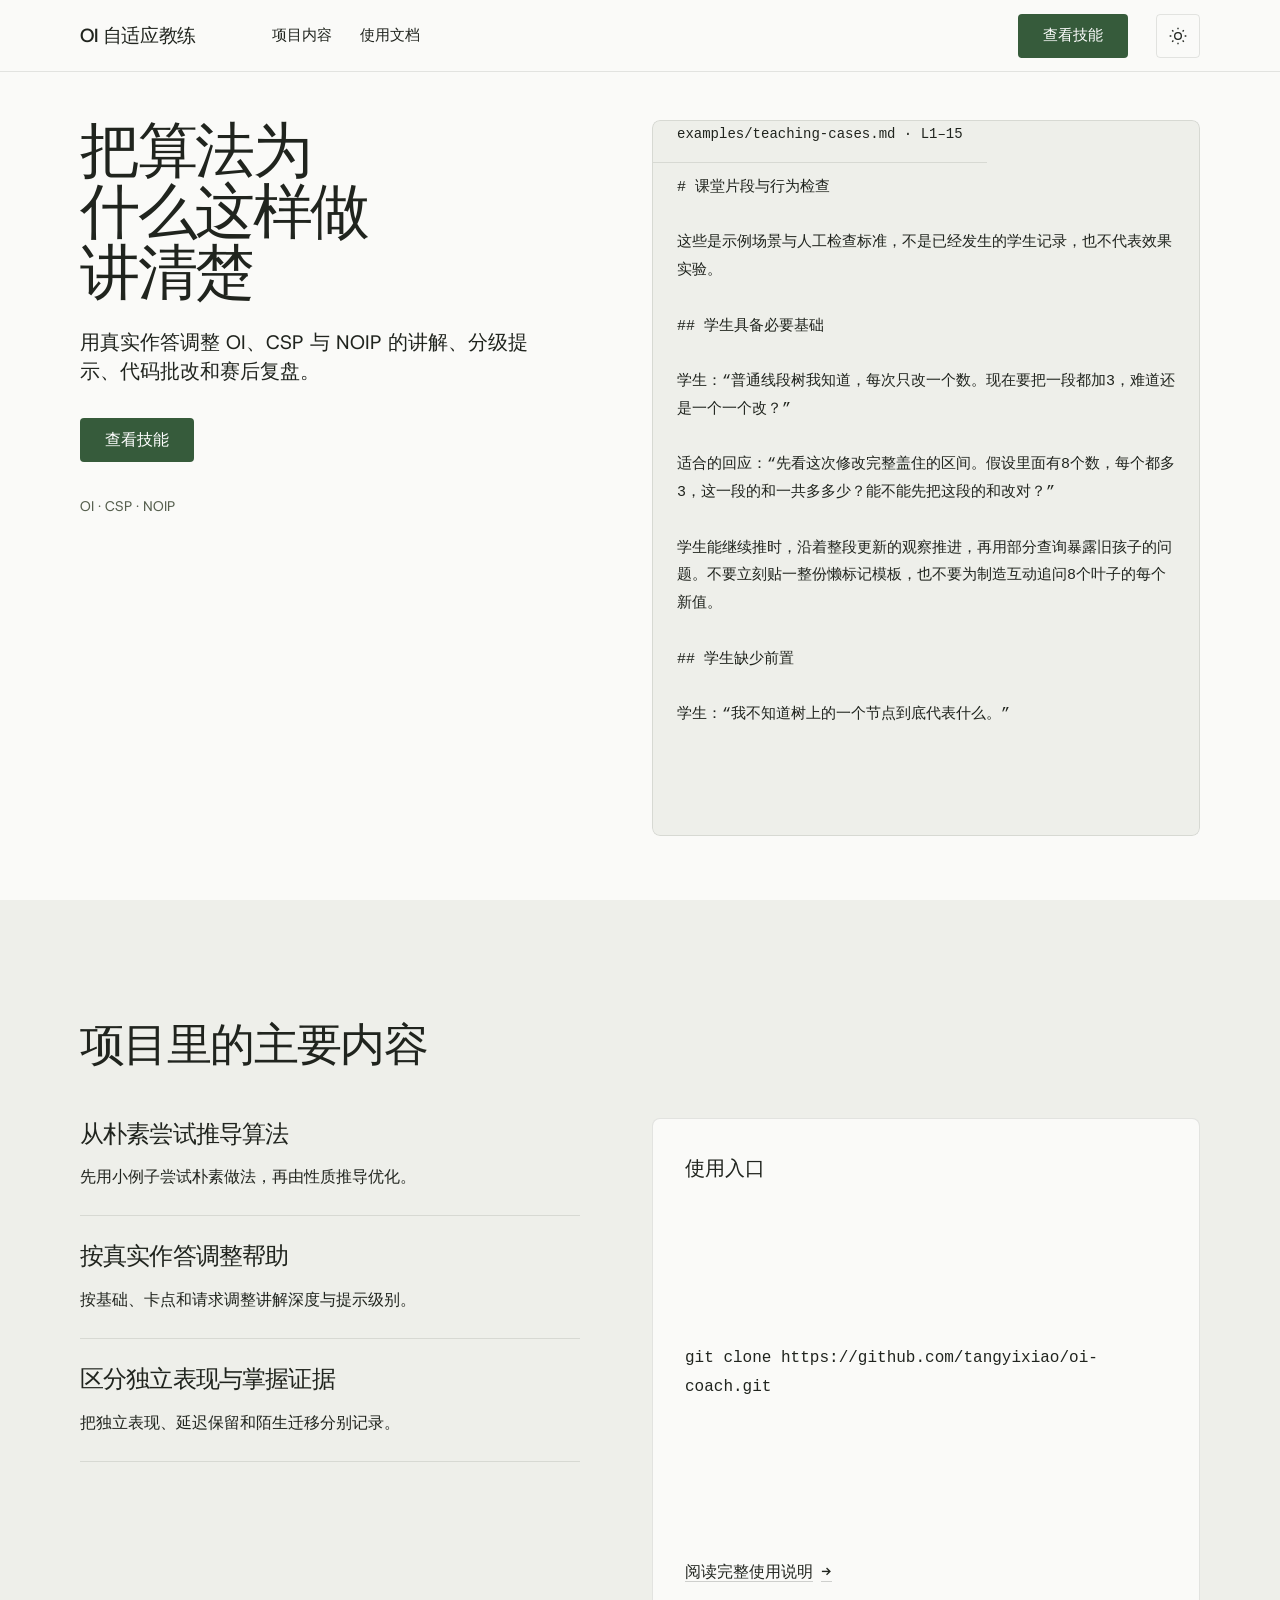
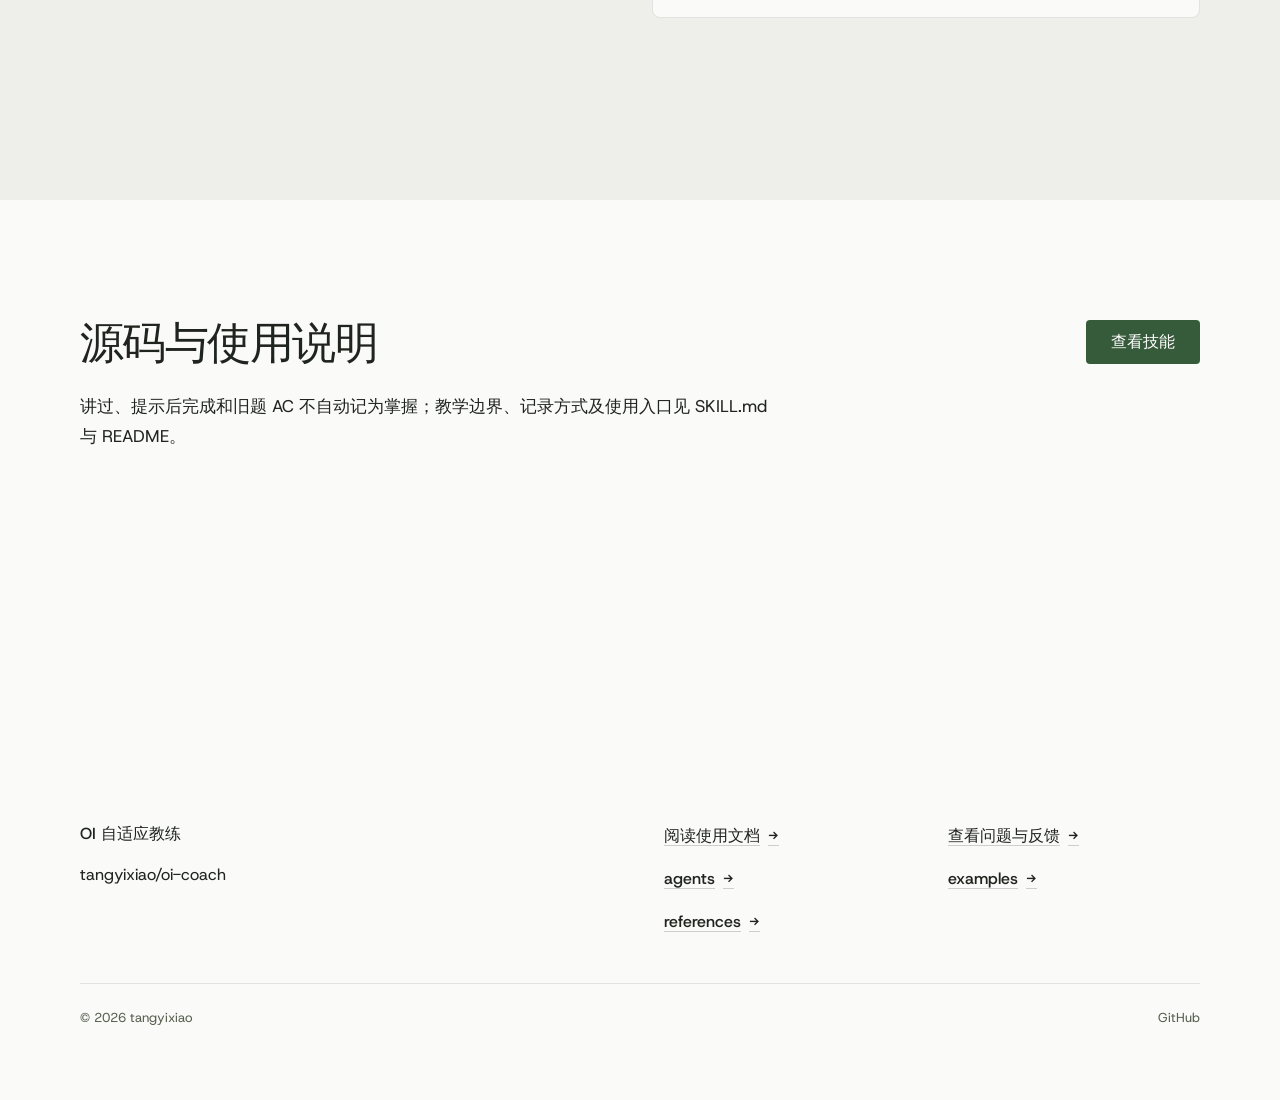
==== commit c3d37237: "docs(pages): polish source and mobile presentation" ====
--- a/index.html
+++ b/index.html
@@ -1,4 +1,4 @@
-<!doctype html><html lang="zh-CN" data-type="product" data-radius="sharp" data-buttons="solid" data-motion data-page-mode="short" data-project="oi-coach"><head><meta charset="utf-8"><meta name="viewport" content="width=device-width, initial-scale=1, viewport-fit=cover"><meta name="page-type" content="product"><meta name="site-kind" content="other"><title>OI 自适应教练 · 把算法为什么这样做 讲清楚</title><meta name="description" content="用真实作答调整 OI、CSP 与 NOIP 的讲解、分级提示、代码批改和赛后复盘。"><link rel="stylesheet" href="assets/system.css"><link rel="stylesheet" href="assets/ui/cards.css"><link rel="stylesheet" href="assets/motion/motion.css"><link rel="stylesheet" href="assets/layout/layout.css"><link rel="stylesheet" href="assets/page.css"><!-- <html lang="en" data-radius="sharp">; keep this <style> after the links: layout.css resets --ly-scale -->
+<!doctype html><html lang="zh-CN" data-type="product" data-radius="sharp" data-buttons="solid" data-motion data-page-mode="short" data-project="oi-coach"><head><meta charset="utf-8"><meta name="viewport" content="width=device-width, initial-scale=1, viewport-fit=cover"><meta name="page-type" content="product"><meta name="site-kind" content="other"><title>OI 自适应教练 · 把算法为什么这样做 讲清楚</title><meta name="description" content="用真实作答调整 OI、CSP 与 NOIP 的讲解、分级提示、代码批改和赛后复盘。"><link rel="stylesheet" href="assets/system.css"><link rel="stylesheet" href="assets/ui/cards.css"><link rel="stylesheet" href="assets/motion/motion.css"><link rel="stylesheet" href="assets/layout/layout.css"><link rel="stylesheet" href="assets/fonts/fonts.css"><link rel="stylesheet" href="assets/page.css"><!-- <html lang="en" data-radius="sharp">; keep this <style> after the links: layout.css resets --ly-scale -->
 <style>
 :root {
   --p-bg: #fafaf8; --p-surface: #eeefea; --p-ink: #20241e; --p-muted: #57604f;
--- a/assets/fonts/fonts.css
+++ b/assets/fonts/fonts.css
@@ -0,0 +1,42 @@
+@font-face {
+  font-family: 'Host Grotesk';
+  font-style: normal;
+  font-weight: 400;
+  font-display: swap;
+  src: url(dd40c482b8461a18.woff2) format('truetype');
+}
+@font-face {
+  font-family: 'Host Grotesk';
+  font-style: normal;
+  font-weight: 500;
+  font-display: swap;
+  src: url(bf18ccf67a84f2cf.woff2) format('truetype');
+}
+@font-face {
+  font-family: 'Host Grotesk';
+  font-style: normal;
+  font-weight: 600;
+  font-display: swap;
+  src: url(402f22087032898b.woff2) format('truetype');
+}
+@font-face {
+  font-family: 'Host Grotesk';
+  font-style: normal;
+  font-weight: 700;
+  font-display: swap;
+  src: url(e5879974d1a87198.woff2) format('truetype');
+}
+@font-face {
+  font-family: 'JetBrains Mono';
+  font-style: normal;
+  font-weight: 400;
+  font-display: swap;
+  src: url(6d83b1a12212ea9e.woff2) format('truetype');
+}
+@font-face {
+  font-family: 'JetBrains Mono';
+  font-style: normal;
+  font-weight: 500;
+  font-display: swap;
+  src: url(655ecee898b68ff3.woff2) format('truetype');
+}
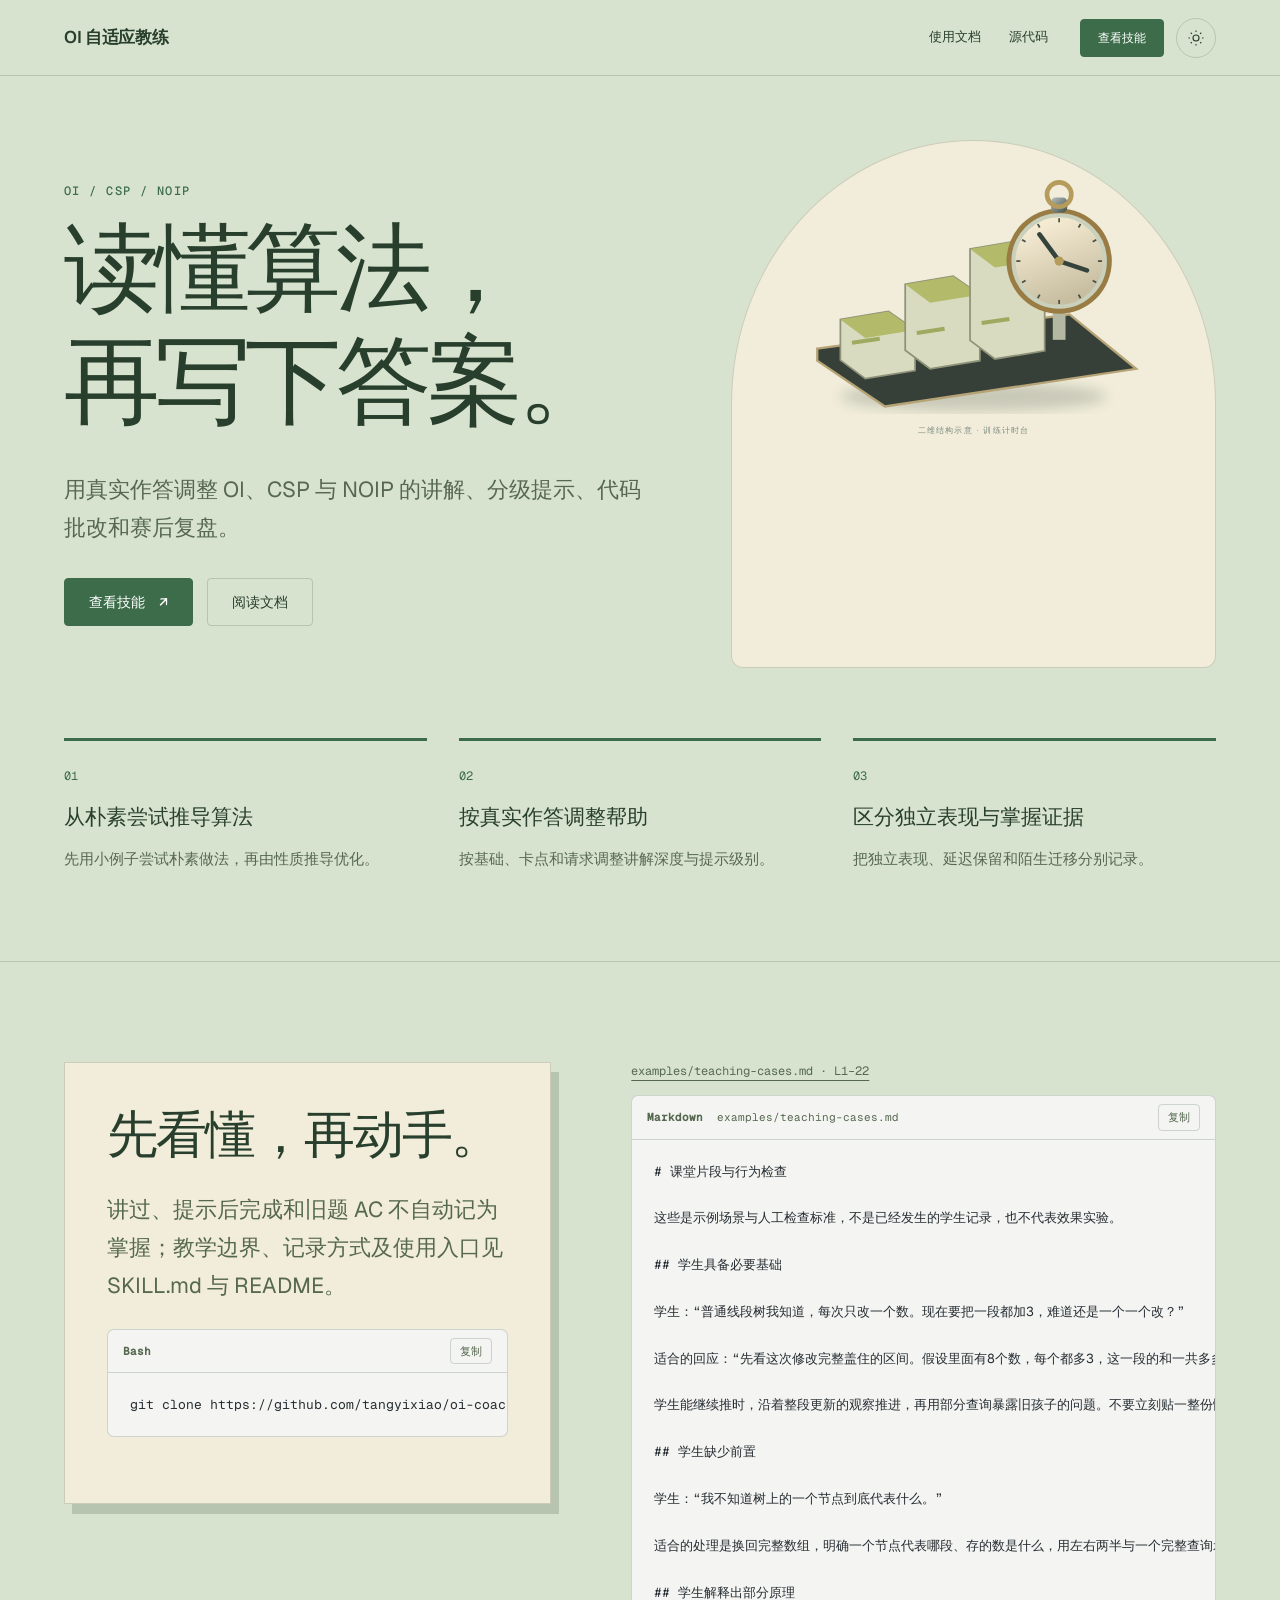
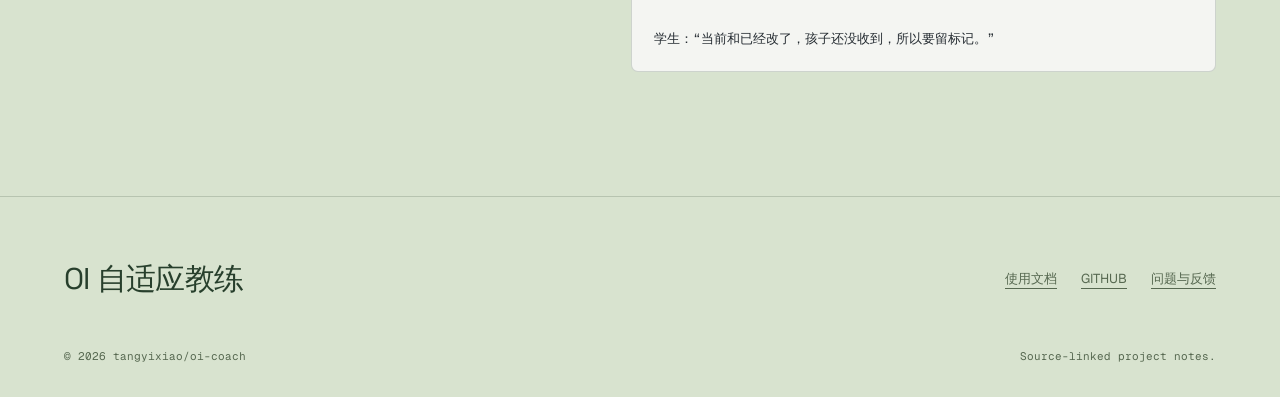
==== commit ef54e6ae: "docs(pages): polish source and mobile presentation" ====
--- a/index.html
+++ b/index.html
@@ -1,22 +1,8 @@
-<!doctype html><html lang="zh-CN" data-type="product" data-radius="sharp" data-buttons="solid" data-motion data-page-mode="short" data-project="oi-coach"><head><meta charset="utf-8"><meta name="viewport" content="width=device-width, initial-scale=1, viewport-fit=cover"><meta name="page-type" content="product"><meta name="site-kind" content="other"><title>OI 自适应教练 · 把算法为什么这样做 讲清楚</title><meta name="description" content="用真实作答调整 OI、CSP 与 NOIP 的讲解、分级提示、代码批改和赛后复盘。"><link rel="stylesheet" href="assets/system.css"><link rel="stylesheet" href="assets/ui/cards.css"><link rel="stylesheet" href="assets/motion/motion.css"><link rel="stylesheet" href="assets/layout/layout.css"><link rel="stylesheet" href="assets/fonts/fonts.css"><link rel="stylesheet" href="assets/page.css"><!-- <html lang="en" data-radius="sharp">; keep this <style> after the links: layout.css resets --ly-scale -->
-<style>
-:root {
-  --p-bg: #fafaf8; --p-surface: #eeefea; --p-ink: #20241e; --p-muted: #57604f;
-  --p-accent: #365b3b; --p-accent-ink: #fafaf8; --p-action: #365b3b; --p-action-ink: #fafaf8;
-  --p-inv-bg: #20241e; --p-inv-surface: #2d302b; --p-inv-ink: #fafaf8; --p-inv-muted: #9fa19d;
-  --p-inv-accent: #fafaf8; --p-inv-accent-ink: #20241e; --p-inv-action: #fafaf8; --p-inv-action-ink: #20241e;
-  --font-display: "Host Grotesk", system-ui, sans-serif;
-  --font-text: "Host Grotesk", system-ui, sans-serif;
-  --font-mono: "JetBrains Mono", ui-monospace, "SFMono-Regular", Menlo, Consolas, monospace;
-  --display-weight: 500;
-  --display-tracking: -0.035em;
-  --display-tracking-xl: -0.04em;
-}
-</style><style>html[data-theme="light"]{--p-bg:#fafaf8;--p-surface:#eeefea;--p-ink:#20241e;--p-muted:#57604f;--p-accent:#365b3b;--p-accent-ink:#ffffff;--p-action:#365b3b;--p-action-ink:#ffffff;color-scheme:light}html[data-theme="dark"]{--p-bg:#131517;--p-surface:#202427;--p-ink:#f0f1f2;--p-muted:#b5bbc1;--p-accent:#b0cea2;--p-accent-ink:#131517;--p-action:#b0cea2;--p-action-ink:#131517;color-scheme:dark}</style><script src="assets/theme.js"></script><link rel="icon" href="favicon.svg" type="image/svg+xml"></head><body><!-- source: tangyixiao/oi-coach; hero: split; brand/material override of dealer recorded in plans. --><header class="nav"><div class="wrap nav__bar"><a class="skip-link" href="#top">跳到正文</a><a class="nav__logo" href="#top">OI 自适应教练</a><nav class="nav__links" aria-label="章节导航"><div class="nav__item"><a class="nav__link" href="#work">项目内容</a></div><div class="nav__item"><a class="nav__link" href="docs.html">使用文档</a></div></nav><div class="nav__actions"><a class="btn btn--primary" href="https://github.com/tangyixiao/oi-coach/blob/main/SKILL.md">查看技能</a><button class="theme-toggle" type="button" data-theme-toggle aria-label="切换深浅色" aria-pressed="false"><svg width="20" height="20" viewBox="0 0 24 24" fill="none" stroke="currentColor" stroke-width="1.6" aria-hidden="true"><circle cx="12" cy="12" r="4"/><path d="M12 2v2m0 16v2M2 12h2m16 0h2M5 5l1.5 1.5m11 11L19 19M5 19l1.5-1.5m11-11L19 5"/></svg></button></div><button class="nav__toggle" type="button" aria-expanded="false" aria-label="菜单"><svg width="18" height="18" viewBox="0 0 18 18" aria-hidden="true"><path d="M2 5h14M2 13h14" stroke="currentColor" stroke-width="1.6" stroke-linecap="round"/></svg></button></div></header><main><section class="hero hero--split" id="top"><div class="wrap"><div class="hero-text grid hero__grid"><div class="hero__text span-5"><h1 id="hero-h">把算法为什么这样做<br>讲清楚</h1><p class="hero__lead">用真实作答调整 OI、CSP 与 NOIP 的讲解、分级提示、代码批改和赛后复盘。</p><div class="btn-row"><a class="btn btn--primary" href="https://github.com/tangyixiao/oi-coach/blob/main/SKILL.md">查看技能</a></div><p class="project-fact">OI · CSP · NOIP</p></div><div class="hero__media span-6 start-7 material-media"><div class="source-preview" data-visual><a class="source-path" href="https://github.com/tangyixiao/oi-coach/blob/7f0f62bb6e60f9acf2d45c20cef490edaa5d7a0e/examples/teaching-cases.md#L1-L15">examples/teaching-cases.md · L1–15</a><pre><code># 课堂片段与行为检查
+<!doctype html><html lang="zh-CN" data-project="oi-coach" data-family="notebook"><head><meta charset="utf-8"><meta name="viewport" content="width=device-width, initial-scale=1"><meta name="description" content="用真实作答调整 OI、CSP 与 NOIP 的讲解、分级提示、代码批改和赛后复盘。"><meta name="color-scheme" content="light dark"><title>OI 自适应教练 · 读懂算法， 再写下答案。</title><link rel="stylesheet" href="assets/fonts/fonts.css"><link rel="stylesheet" href="assets/fonts/display.css"><link rel="stylesheet" href="assets/site.css"><link rel="stylesheet" href="assets/docs-v3.css"><link rel="stylesheet" href="assets/three/view3d.css"><link rel="stylesheet" href="assets/polish.css"><style>:root{--font-body:"Geist","PingFang SC","Microsoft YaHei",sans-serif;--font-text:var(--font-body);--model-accent:var(--accent);--font-display:"Space Grotesk","Songti SC","SimSun",serif;--font-mono:"Geist Mono","SFMono-Regular",Consolas,monospace}html[data-theme="light"]{--bg:#D8E3CF;--surface:#F1EDDA;--ink:#273F2C;--muted:#566850;--accent:#3c6c49;--accent-ink:#FFFFFF;--line:color-mix(in srgb,#273F2C 19%,transparent);color-scheme:light}html[data-theme="dark"]{--bg:#15261A;--surface:#24392A;--ink:#EEF0DC;--muted:#a9bea0;--accent:#b6d59a;--accent-ink:#000000;--line:color-mix(in srgb,#EEF0DC 19%,transparent);color-scheme:dark}</style><script src="assets/theme.js"></script><link rel="icon" type="image/svg+xml" href="favicon.svg"></head><body><header class="nav site-nav"><div class="wrap nav-inner"><a class="skip-link" href="#top">跳到正文</a><a class="site-brand" href="index.html">OI 自适应教练</a><nav class="site-links" aria-label="项目导航"><a href="docs.html">使用文档</a><a href="https://github.com/tangyixiao/oi-coach">源代码</a></nav><div class="nav-controls"><a class="btn nav-cta" href="https://github.com/tangyixiao/oi-coach/blob/main/SKILL.md">查看技能</a><button class="site-theme" type="button" data-theme-toggle aria-label="切换深浅色" aria-pressed="false"><svg width="18" height="18" viewBox="0 0 24 24" fill="none" stroke="currentColor" stroke-width="1.5" aria-hidden="true"><circle cx="12" cy="12" r="4"/><path d="M12 2v2m0 16v2M2 12h2m16 0h2M5 5l1.5 1.5m11 11L19 19M5 19l1.5-1.5m11-11L19 5"/></svg></button><button class="site-menu-toggle" data-menu-toggle type="button" aria-label="菜单" aria-expanded="false" aria-controls="site-drawer"><svg width="20" height="20" viewBox="0 0 20 20" fill="none" stroke="currentColor" stroke-width="1.4" aria-hidden="true"><path d="M3 6h14M3 14h14"/></svg></button></div></div><nav class="site-drawer" id="site-drawer" hidden><a href="index.html">项目首页</a><a href="docs.html">使用文档</a><a href="https://github.com/tangyixiao/oi-coach">查看源码</a><p class="drawer-note">OI 自适应教练</p></nav></header><main id="top"><article><section class="notebook-hero"><div class="wrap"><div class="notebook-head"><div><p class="eyebrow">OI / CSP / NOIP</p><h1 class="notebook-title">读懂算法，<br>再写下答案。</h1><p class="lede" style="margin-top:32px">用真实作答调整 OI、CSP 与 NOIP 的讲解、分级提示、代码批改和赛后复盘。</p><div class="actions"><a class="btn" href="https://github.com/tangyixiao/oi-coach/blob/main/SKILL.md">查看技能 <span aria-hidden="true">↗</span></a><a class="btn secondary" href="docs.html">阅读文档</a></div></div><div class="notebook-model"><div class="project-3d" data-model="training" data-model-lang="zh-CN"><img src="assets/three/fallbacks/training.svg" alt="项目结构示意"></div></div></div><div class="learning-steps"><div class="learning-step"><span>01</span><h3>从朴素尝试推导算法</h3><p>先用小例子尝试朴素做法，再由性质推导优化。</p></div><div class="learning-step"><span>02</span><h3>按真实作答调整帮助</h3><p>按基础、卡点和请求调整讲解深度与提示级别。</p></div><div class="learning-step"><span>03</span><h3>区分独立表现与掌握证据</h3><p>把独立表现、延迟保留和陌生迁移分别记录。</p></div></div></div></section><section class="section top-rule"><div class="wrap code-layout"><div class="notebook-paper"><h2>先看懂，再动手。</h2><p class="lede" style="margin-top:25px">讲过、提示后完成和旧题 AC 不自动记为掌握；教学边界、记录方式及使用入口见 SKILL.md 与 README。</p><div class="docs-code" data-code-block><div class="docs-code-toolbar"><span class="docs-code-language">Bash</span><button class="docs-code-copy" type="button" data-copy-code aria-label="复制代码">复制</button><span class="docs-copy-status" role="status" aria-live="polite"></span></div><pre tabindex="0"><code class="highlight language-bash" data-language="bash">git<span class="tok-w"> </span>clone<span class="tok-w"> </span>https://github.com/tangyixiao/oi-coach.git</code></pre></div></div><div class="source-area" id="source-code"><a class="source-link" href="https://github.com/tangyixiao/oi-coach/blob/7f0f62bb6e60f9acf2d45c20cef490edaa5d7a0e/examples/teaching-cases.md#L1-L22">examples/teaching-cases.md · L1–22</a><div class="docs-code" data-code-block><div class="docs-code-toolbar"><span class="docs-code-language">Markdown</span><span class="docs-code-file">examples/teaching-cases.md</span><button class="docs-code-copy" type="button" data-copy-code aria-label="复制代码">复制</button><span class="docs-copy-status" role="status" aria-live="polite"></span></div><pre tabindex="0"><code class="highlight language-markdown" data-language="markdown"><span class="tok-gh"># 课堂片段与行为检查</span>
 
 这些是示例场景与人工检查标准，不是已经发生的学生记录，也不代表效果实验。
 
-## 学生具备必要基础
+<span class="tok-gu">## 学生具备必要基础</span>
 
 学生：“普通线段树我知道，每次只改一个数。现在要把一段都加3，难道还是一个一个改？”
 
@@ -24,6 +10,13 @@
 
 学生能继续推时，沿着整段更新的观察推进，再用部分查询暴露旧孩子的问题。不要立刻贴一整份懒标记模板，也不要为制造互动追问8个叶子的每个新值。
 
-## 学生缺少前置
+<span class="tok-gu">## 学生缺少前置</span>
 
-学生：“我不知道树上的一个节点到底代表什么。”</code></pre></div></div></div></div></section><section class="section ground-surface" id="work"><div class="wrap"><div class="section-head"><h2>项目里的主要内容</h2></div><div class="work-grid"><ul class="feature-rows"><li><h3>从朴素尝试推导算法</h3><p>先用小例子尝试朴素做法，再由性质推导优化。</p></li><li><h3>按真实作答调整帮助</h3><p>按基础、卡点和请求调整讲解深度与提示级别。</p></li><li><h3>区分独立表现与掌握证据</h3><p>把独立表现、延迟保留和陌生迁移分别记录。</p></li></ul><div class="work-material"><div class="usage-block"><p>使用入口</p><pre><code>git clone https://github.com/tangyixiao/oi-coach.git</code></pre><a class="link" href="https://github.com/tangyixiao/oi-coach/blob/main/README.md">阅读完整使用说明</a></div></div></div></div></section></main><footer class="footer closing footer--columns" id="use"><div class="wrap"><div class="closing-head"><h2>源码与使用说明</h2><p>讲过、提示后完成和旧题 AC 不自动记为掌握；教学边界、记录方式及使用入口见 SKILL.md 与 README。</p><a class="btn btn--primary" href="https://github.com/tangyixiao/oi-coach/blob/main/SKILL.md">查看技能</a></div><div class="closing-directory"><div class="footer__grid"><div><p class="footer-name">OI 自适应教练</p><p>tangyixiao/oi-coach</p></div><div class="resource-links"><a class="link" href="https://github.com/tangyixiao/oi-coach/blob/main/README.md">阅读使用文档</a><a class="link" href="https://github.com/tangyixiao/oi-coach/issues">查看问题与反馈</a><a class="link" href="https://github.com/tangyixiao/oi-coach/tree/main/agents">agents</a><a class="link" href="https://github.com/tangyixiao/oi-coach/tree/main/examples">examples</a><a class="link" href="https://github.com/tangyixiao/oi-coach/tree/main/references">references</a></div></div><div class="footer__legal"><span>© 2026 tangyixiao</span><a href="https://github.com/tangyixiao/oi-coach">GitHub</a></div></div></div></footer><script type="module" src="assets/system.js"></script><script type="module" src="assets/motion/motion.js"></script><script type="module" src="assets/layout/layout.js"></script></body></html>+学生：“我不知道树上的一个节点到底代表什么。”
+
+适合的处理是换回完整数组，明确一个节点代表哪段、存的数是什么，用左右两半与一个完整查询示范信息怎样拼起来。先补表示方式，暂缓下传细节。不要让学生猜 <span class="tok-sb">`pushdown`</span> 的作用，也不要把“基于分治的数据结构”换几个词再说一次。
+
+<span class="tok-gu">## 学生解释出部分原理</span>
+
+学生：“当前和已经改了，孩子还没收到，所以要留标记。”
+</code></pre></div></div></div></section></article></main><footer class="site-footer"><div class="wrap"><div class="footer-top"><span class="footer-name">OI 自适应教练</span><nav class="footer-links"><a href="docs.html">使用文档</a><a href="https://github.com/tangyixiao/oi-coach">GITHUB</a><a href="https://github.com/tangyixiao/oi-coach/issues">问题与反馈</a></nav></div><div class="footer-bottom"><span>© 2026 tangyixiao/oi-coach</span><span>Source-linked project notes.</span></div></div></footer><script src="assets/site.js" defer></script><script src="assets/docs-v3.js" defer></script><script type="module" src="assets/three/view3d.js"></script></body></html>
--- a/assets/fonts/fonts.css
+++ b/assets/fonts/fonts.css
@@ -1,42 +1,42 @@
 @font-face {
-  font-family: 'Host Grotesk';
+  font-family: 'Geist';
   font-style: normal;
   font-weight: 400;
   font-display: swap;
-  src: url(dd40c482b8461a18.woff2) format('truetype');
+  src: url(c2bef016fb9b4bcd.woff2) format('truetype');
 }
 @font-face {
-  font-family: 'Host Grotesk';
+  font-family: 'Geist';
   font-style: normal;
   font-weight: 500;
   font-display: swap;
-  src: url(bf18ccf67a84f2cf.woff2) format('truetype');
+  src: url(541119bccb21575e.woff2) format('truetype');
 }
 @font-face {
-  font-family: 'Host Grotesk';
+  font-family: 'Geist';
   font-style: normal;
   font-weight: 600;
   font-display: swap;
-  src: url(402f22087032898b.woff2) format('truetype');
+  src: url(011cb50bc76b8e25.woff2) format('truetype');
 }
 @font-face {
-  font-family: 'Host Grotesk';
+  font-family: 'Geist';
   font-style: normal;
   font-weight: 700;
   font-display: swap;
-  src: url(e5879974d1a87198.woff2) format('truetype');
+  src: url(e374eee52bb36e03.woff2) format('truetype');
 }
 @font-face {
-  font-family: 'JetBrains Mono';
+  font-family: 'Geist Mono';
   font-style: normal;
   font-weight: 400;
   font-display: swap;
-  src: url(6d83b1a12212ea9e.woff2) format('truetype');
+  src: url(706d7515d64b1e19.woff2) format('truetype');
 }
 @font-face {
-  font-family: 'JetBrains Mono';
+  font-family: 'Geist Mono';
   font-style: normal;
   font-weight: 500;
   font-display: swap;
-  src: url(655ecee898b68ff3.woff2) format('truetype');
+  src: url(e858776f9ad0d058.woff2) format('truetype');
 }
--- a/assets/fonts/display.css
+++ b/assets/fonts/display.css
@@ -0,0 +1,14 @@
+@font-face {
+  font-family: 'Space Grotesk';
+  font-style: normal;
+  font-weight: 400;
+  font-display: swap;
+  src: url(0dfc29fde7d95ca6.woff2) format('truetype');
+}
+@font-face {
+  font-family: 'Space Grotesk';
+  font-style: normal;
+  font-weight: 600;
+  font-display: swap;
+  src: url(d03f1389be8c7cea.woff2) format('truetype');
+}
--- a/assets/site.css
+++ b/assets/site.css
@@ -0,0 +1,26 @@
+/* Shared accessibility and reading primitives. Project compositions are separate. */
+*{box-sizing:border-box}html{scroll-behavior:smooth;scroll-padding-top:90px}body{margin:0;background:var(--bg);color:var(--ink);font:400 16px/1.75 var(--font-body);-webkit-font-smoothing:antialiased}a{color:inherit;text-decoration-thickness:1px;text-underline-offset:5px}button,input{font:inherit}button,a{-webkit-tap-highlight-color:transparent}button{cursor:pointer}button:focus-visible,a:focus-visible,input:focus-visible{outline:3px solid var(--accent);outline-offset:4px}img{display:block;max-width:100%;height:auto}p{margin:0 0 1em}h1,h2,h3{line-height:1.18;font-weight:500;margin:0;text-wrap:balance}h1,h2{font-family:var(--font-display)}h1{letter-spacing:-.055em}h2{font-size:clamp(30px,4vw,54px);letter-spacing:-.035em}h3{font-size:21px}ul{padding-left:1.2em}.wrap{max-width:1440px;margin:auto;padding:0 64px}.eyebrow{font:500 12px/1.5 var(--font-mono);letter-spacing:.12em;text-transform:uppercase;color:var(--accent)}.lede{font-size:clamp(17px,1.7vw,22px);line-height:1.75;color:var(--muted);max-width:42em}.kicker{display:inline-flex;gap:12px;align-items:center;font:500 12px/1.6 var(--font-mono);letter-spacing:.06em}.kicker:before{content:"";width:7px;height:7px;border-radius:50%;background:var(--accent)}.btn{display:inline-flex;justify-content:center;align-items:center;gap:14px;min-height:48px;padding:12px 24px;border:1px solid var(--accent);background:var(--accent);color:var(--accent-ink);text-decoration:none;border-radius:4px;font:500 14px/1.5 var(--font-body);transition:transform .18s,filter .18s}.btn:hover{transform:translateY(-2px);filter:brightness(1.08)}.btn:active{transform:translateY(1px)}.btn.secondary{background:transparent;color:var(--ink);border-color:var(--line)}.actions{display:flex;flex-wrap:wrap;align-items:center;gap:14px;margin-top:32px}.text-link{font-size:14px;color:var(--muted)}.section{padding:100px 0}.section-heading{display:flex;align-items:baseline;gap:32px;justify-content:space-between;margin-bottom:48px}.section-heading p{max-width:34em;color:var(--muted);margin:0}.top-rule{border-top:1px solid var(--line)}.section-number{font:12px var(--font-mono);color:var(--accent);margin-bottom:20px}.status-note{color:var(--muted);max-width:65em;font-size:14px}.caps{list-style:none;padding:0;margin:0}.caps li{padding:26px 0;border-top:1px solid var(--line)}.caps h3{margin-bottom:12px}.caps p{color:var(--muted);margin:0;font-size:15px}.source-area{min-width:0}.source-link{font:12px/1.6 var(--font-mono);color:var(--muted);display:block;margin:0 0 14px;overflow-wrap:anywhere}.source-area>.docs-code{margin-top:0}.code-layout{display:grid;grid-template-columns:minmax(0,1fr) minmax(0,1.2fr);gap:80px;align-items:start}.site-footer{padding:56px 0 30px;border-top:1px solid var(--line)}.footer-top{display:flex;gap:40px;justify-content:space-between;align-items:center;margin-bottom:42px}.footer-name{font-family:var(--font-display);font-size:30px;letter-spacing:-.025em}.footer-links{display:flex;gap:24px;flex-wrap:wrap;font-size:13px;color:var(--muted)}.footer-bottom{font:11px/1.8 var(--font-mono);display:flex;justify-content:space-between;gap:24px;color:var(--muted)}.footer-bottom details{max-width:65%}.footer-bottom summary{cursor:pointer}.footer-bottom ul{padding-left:18px}.footer-bottom a{overflow-wrap:anywhere}
+/* One functional navigation shell; the projects keep their own typography and art. */
+.site-nav{position:sticky;top:0;z-index:60;height:76px;background:var(--bg);border-bottom:1px solid var(--line)}.nav-inner{height:100%;display:flex;align-items:center;gap:32px}.site-brand{font:600 17px/1.3 var(--font-body);letter-spacing:-.02em;text-decoration:none;max-width:38%;overflow-wrap:anywhere}.site-links{margin-left:auto;display:flex;gap:28px;align-items:center}.site-links a{font-size:13px;text-decoration:none;position:relative}.site-links a:after{content:"";position:absolute;bottom:-6px;left:0;width:0;height:1px;background:currentColor;transition:width .2s}.site-links a:hover:after{width:100%}.nav-controls{display:flex;align-items:center;gap:12px}.nav-cta{min-height:38px;padding:9px 17px;font-size:12px}.site-theme,.site-menu-toggle{height:40px;width:40px;display:grid;place-items:center;color:var(--ink);border:1px solid var(--line);background:transparent;border-radius:50%;padding:0}.site-theme:hover,.site-menu-toggle:hover{background:var(--surface)}.site-menu-toggle{display:none;border-radius:4px}.skip-link{position:absolute;left:-9999px;top:8px;background:var(--bg);padding:12px;z-index:90}.skip-link:focus{left:20px}.site-drawer{display:none}.site-nav.is-open .site-drawer{display:flex}.site-drawer{position:fixed;inset:76px 0 0;background:var(--bg);padding:48px 24px;flex-direction:column;gap:24px;font-size:26px}.site-drawer a{text-decoration:none}.site-drawer .drawer-note{font-size:14px;color:var(--muted);margin-top:auto}.site-drawer[hidden]{display:none!important}
+/* Atlas — a copper and parchment historical folio. */
+.atlas-hero{position:relative;padding:52px 0 70px;overflow:hidden}.atlas-dateline{display:flex;justify-content:space-between;border-block:1px solid var(--line);padding:12px 0;font:12px var(--font-mono);letter-spacing:.15em}.atlas-title{font-size:clamp(72px,12vw,176px);letter-spacing:.02em;text-align:center;margin:44px 0 14px;font-family:var(--font-display);font-weight:400}.atlas-subtitle{font:italic clamp(16px,2vw,26px) var(--font-display);text-align:center;color:var(--muted);margin-bottom:38px}.atlas-grid{display:grid;grid-template-columns:minmax(0,1fr) minmax(0,1.65fr);gap:72px;align-items:center}.atlas-grid .project-3d{min-height:480px}.atlas-copy{border-left:3px solid var(--accent);padding-left:30px}.atlas-copy h2{font-size:36px;margin:14px 0 24px}.atlas-flags{display:grid;grid-template-columns:repeat(4,1fr);gap:24px;border-block:1px solid var(--line);padding:40px 0}.atlas-flags a{display:flex;align-items:center;justify-content:center;min-height:100px}.atlas-flags img{max-height:140px;object-fit:contain}.atlas-margins{display:grid;grid-template-columns:180px minmax(0,1fr) minmax(0,1fr);gap:50px}.atlas-margins .caps li:first-child{border-top:0;padding-top:0}
+/* Editorial — an actual reading room, with a red pencil interaction. */
+.editorial-hero{padding:80px 0 60px}.editorial-masthead{display:flex;justify-content:space-between;gap:30px;border-bottom:3px double var(--line);padding-bottom:16px;font:12px var(--font-mono);letter-spacing:.08em}.editorial-columns{display:grid;grid-template-columns:minmax(0,1.25fr) minmax(0,.75fr);gap:90px;margin-top:58px}.editorial-title{font-size:clamp(58px,7.3vw,112px);font-weight:400;letter-spacing:-.035em}.editorial-title em{font-weight:400;color:var(--accent)}.editorial-intro{margin-top:36px;max-width:34em}.editorial-side{border-left:1px solid var(--line);padding-left:40px}.editorial-side .project-3d{min-height:380px}.editorial-note{font:italic 18px/1.8 var(--font-display);color:var(--muted);margin-top:24px}.proof-sheet{border:1px solid var(--line);padding:48px;background:var(--surface);position:relative}.proof-sheet:before{content:"01 / EDIT";font:11px var(--font-mono);color:var(--accent);display:block;margin-bottom:28px}.proof-sentence{font:400 clamp(24px,3vw,42px)/1.8 var(--font-display);letter-spacing:-.01em;margin-bottom:24px}.proof-sentence del{text-decoration-color:var(--accent);text-decoration-thickness:2px;color:var(--muted)}.proof-sentence ins{text-decoration:none;color:var(--accent);border-bottom:2px solid var(--accent)}.proof-sheet button{background:transparent;border:0;border-bottom:1px solid var(--accent);color:var(--accent);padding:6px 0;font-size:13px}.editorial-content{display:grid;grid-template-columns:minmax(0,1fr) minmax(0,1fr);gap:90px}.editorial-content .caps{counter-reset:entry}.editorial-content .caps li{counter-increment:entry;position:relative;padding-left:48px}.editorial-content .caps li:before{content:"0" counter(entry);position:absolute;left:0;top:28px;font:12px var(--font-mono);color:var(--accent)}
+/* Academic folio — paper, typography and a genuine template preview. */
+.folio-hero{padding:70px 0}.folio-topline{display:flex;gap:40px;align-items:center}.folio-seal{height:72px;width:72px;border:1px solid var(--accent);border-radius:50%;display:grid;place-items:center;font-family:var(--font-display);font-size:30px;color:var(--accent)}.folio-grid{display:grid;grid-template-columns:minmax(0,.92fr) minmax(0,1.08fr);gap:70px;align-items:center;margin-top:42px}.folio-title{font-size:clamp(56px,7vw,100px);font-family:var(--font-display);font-weight:400;letter-spacing:.005em}.folio-preview{padding:28px;background:var(--accent);box-shadow:18px 18px 0 var(--line)}.folio-preview img{width:100%;height:auto;background:#fff}.folio-meta{font:12px var(--font-mono);margin-top:20px;color:var(--muted)}.folio-layout{display:grid;grid-template-columns:minmax(0,1fr) minmax(0,1fr);gap:80px;align-items:center}.folio-layout .project-3d{min-height:430px}.folio-tabs{display:flex;gap:8px;margin-top:22px}.folio-tabs button{background:transparent;border:1px solid var(--line);color:var(--ink);padding:8px 16px;font-size:12px}.folio-tabs button[aria-pressed=true]{background:var(--accent);color:var(--accent-ink);border-color:var(--accent)}
+/* Training notebook — legible learning records, not a made-up analytics board. */
+.notebook-hero{padding:64px 0 74px}.notebook-head{display:grid;grid-template-columns:minmax(0,1.1fr) minmax(0,.9fr);gap:74px;align-items:center}.notebook-title{font-size:clamp(55px,7.5vw,108px);letter-spacing:-.055em}.notebook-title b{font-weight:500;color:var(--accent)}.notebook-model{background:var(--surface);border-radius:50% 50% 12px 12px;padding:28px 10px 0;border:1px solid var(--line)}.notebook-model .project-3d{min-height:440px}.learning-steps{margin-top:70px;display:grid;grid-template-columns:repeat(3,1fr);gap:32px}.learning-step{border-top:3px solid var(--accent);padding-top:20px}.learning-step span{font:12px var(--font-mono);color:var(--accent)}.learning-step h3{margin:16px 0}.learning-step p{font-size:15px;color:var(--muted)}.notebook-paper{background:var(--surface);border:1px solid var(--line);padding:42px;box-shadow:8px 10px 0 var(--line)}
+/* Catalog — navigation through real folders and source materials. */
+.catalog-hero{padding:74px 0 40px}.catalog-heading{display:flex;justify-content:space-between;gap:50px;align-items:flex-end;padding-bottom:48px;border-bottom:1px solid var(--line)}.catalog-title{font-size:clamp(60px,9vw,130px);line-height:.98}.catalog-heading .lede{max-width:28em}.catalog-index{display:grid;grid-template-columns:minmax(0,.6fr) minmax(0,1.4fr);gap:70px;padding-top:50px}.catalog-marker{position:sticky;top:110px;align-self:start;font:12px/2 var(--font-mono);color:var(--accent)}.directory-list{list-style:none;padding:0;margin:0}.directory-list li{border-bottom:1px solid var(--line)}.directory-list a{padding:22px 4px;display:flex;align-items:center;gap:22px;justify-content:space-between;text-decoration:none;transition:padding .2s,background .2s}.directory-list a:hover{padding-left:18px;background:var(--surface)}.directory-list .file-type{font:11px var(--font-mono);color:var(--muted);margin-left:auto}.directory-list strong{font-size:20px;font-weight:500;overflow-wrap:anywhere}.catalog-aside{padding:35px;border:1px solid var(--line);background:var(--surface)}
+/* Terminal/tool pages use their own compact, typographic workbench. */
+.terminal-hero{padding:54px 0 74px}.terminal-label{display:flex;align-items:center;gap:12px;font:12px var(--font-mono);color:var(--accent)}.terminal-label:before{content:"";width:9px;height:9px;background:var(--accent);border-radius:50%}.terminal-grid{display:grid;grid-template-columns:minmax(0,1fr) minmax(0,1.1fr);gap:70px;align-items:center;margin-top:52px}.terminal-title{font-size:clamp(52px,6vw,86px);font-family:var(--font-display);line-height:1.06}.terminal-stage{border:1px solid var(--line);border-radius:18px;background:var(--surface);padding:16px;box-shadow:0 28px 60px -45px var(--ink)}.terminal-stage .project-3d{min-height:430px}.terminal-facts{display:flex;gap:24px;font:11px var(--font-mono);margin-top:40px;color:var(--muted);flex-wrap:wrap}.terminal-facts span{border-left:2px solid var(--accent);padding-left:12px}
+/* The archive is a photographic publication. The wall has a deliberate physical depth mode. */
+.archive-hero{padding:42px 0 80px;overflow:hidden}.archive-masthead{display:flex;justify-content:space-between;align-items:center;gap:20px;font:11px var(--font-mono);letter-spacing:.1em;padding-bottom:20px;border-bottom:1px solid var(--line)}.archive-heading{display:grid;grid-template-columns:minmax(0,1.2fr) minmax(0,.8fr);gap:70px;align-items:end;margin-top:44px}.archive-year{font:400 clamp(70px,12vw,172px)/.9 var(--font-display);letter-spacing:-.06em}.archive-year small{font:500 .24em/1.6 var(--font-body);letter-spacing:.03em;display:block;margin-top:24px}.archive-heading .lede{font-size:17px;max-width:26em;margin-bottom:0}.archive-controls{display:flex;gap:12px;align-items:center;justify-content:space-between;margin:36px 0 0;font-size:12px}.archive-controls button{border:1px solid var(--line);padding:8px 16px;background:transparent;color:var(--ink);border-radius:30px}.archive-controls button[aria-pressed=true]{background:var(--ink);color:var(--bg)}.photo-wall{position:relative;display:grid;grid-template-columns:minmax(0,1.35fr) minmax(0,1fr) minmax(0,1fr);gap:24px;align-items:center;min-height:540px;perspective:1500px;padding:40px 0;transform-style:preserve-3d}.archive-print{position:relative;background:var(--paper,var(--surface));border:1px solid var(--line);padding:14px 14px 26px;box-shadow:0 12px 30px -20px #0006;transform:translateZ(0);transition:transform .6s,box-shadow .6s;display:block}.archive-print img{width:100%;height:340px;object-fit:contain}.photo-wall.is-depth .archive-print:nth-child(1){transform:rotateY(12deg) rotateX(3deg) translateZ(70px);z-index:3}.photo-wall.is-depth .archive-print:nth-child(2){transform:rotateY(-10deg) rotateZ(3deg) translateZ(-20px);z-index:2}.photo-wall.is-depth .archive-print:nth-child(3){transform:rotateY(-16deg) rotateZ(-3deg) translateZ(-80px);z-index:1}.photo-wall.is-depth .archive-print{box-shadow:25px 35px 50px -34px #000a}.archive-layout-poster .archive-heading{grid-template-columns:minmax(0,1fr);text-align:center;gap:30px}.archive-layout-poster .archive-heading .lede{margin:auto;max-width:45em}.archive-layout-poster .photo-wall{grid-template-columns:minmax(0,1fr) minmax(0,1.5fr) minmax(0,1fr)}.archive-layout-spread .archive-year{font-size:clamp(65px,9vw,126px)}.archive-layout-spread .photo-wall{grid-template-columns:minmax(0,1fr) minmax(0,1fr);gap:40px}.archive-layout-spread .archive-print:first-child{grid-row:span 2}.archive-layout-spread .archive-print:first-child img{height:470px}.archive-layout-spread .archive-print:not(:first-child) img{height:200px}.archive-layout-ribbon .archive-heading{grid-template-columns:minmax(0,.9fr) minmax(0,1.1fr)}.archive-layout-ribbon .photo-wall{grid-template-columns:repeat(3,1fr);border-block:1px solid var(--line);margin-top:30px}.archive-caption-row{display:grid;grid-template-columns:minmax(0,1fr) minmax(0,1fr) minmax(0,1fr);gap:24px;padding:0 0 28px;font:11px var(--font-mono);color:var(--muted)}.archive-links{display:grid;grid-template-columns:minmax(0,1fr) minmax(0,1fr);gap:80px}.archive-links p{max-width:45em}.archive-source{padding:32px;background:var(--surface);border-top:3px solid var(--accent)}
+/* Timeline / tiny repositories remain purposeful and compact. */
+.timeline-hero{padding:84px 0}.timeline-title{font-size:clamp(56px,8vw,118px);max-width:13ch}.timeline-grid{display:grid;grid-template-columns:minmax(0,.6fr) minmax(0,1.4fr);gap:80px;margin-top:56px}.timeline-date{font:400 44px/1.2 var(--font-display);color:var(--accent)}.timeline-entry{border-left:1px solid var(--line);padding-left:40px}.tiny-hero{padding:100px 0 80px}.tiny-title{font-size:clamp(70px,15vw,210px);font-family:var(--font-mono);letter-spacing:-.07em}.tiny-copy{display:grid;grid-template-columns:minmax(0,.7fr) minmax(0,1.3fr);gap:80px;margin-top:55px}.profile-hero{padding:70px 0}.profile-grid{display:grid;grid-template-columns:minmax(0,1.2fr) minmax(0,.8fr);gap:90px;align-items:center}.profile-title{font-size:clamp(65px,10vw,140px);font-family:var(--font-display);line-height:1.03}.profile-avatar{background:var(--surface);padding:55px;border-radius:50%;max-width:460px;margin:auto;border:1px solid var(--line)}.profile-avatar img{border-radius:50%;width:100%}.profile-disciplines{display:flex;gap:20px;flex-wrap:wrap;margin:30px 0;font:13px var(--font-mono);color:var(--accent)}
+@media(max-width:1100px){.wrap{padding-inline:36px}.code-layout,.editorial-columns,.editorial-content,.atlas-grid,.folio-grid,.folio-layout,.notebook-head,.catalog-index,.terminal-grid,.profile-grid{gap:42px}.atlas-margins{grid-template-columns:120px minmax(0,1fr) minmax(0,1fr);gap:30px}.photo-wall{min-height:450px}.archive-print img{height:280px}.archive-heading{gap:40px}.profile-avatar{padding:35px}}
+@media(max-width:767px){html{scroll-padding-top:78px}.wrap{padding-inline:22px}.section{padding:64px 0}.section-heading{display:block;margin-bottom:30px}.section-heading p{margin-top:18px}.site-nav{height:64px}.nav-inner{gap:14px}.site-brand{max-width:calc(100% - 110px);font-size:15px}.site-links,.nav-cta{display:none}.nav-controls{margin-left:auto}.site-menu-toggle{display:grid}.site-drawer{top:64px}.site-theme,.site-menu-toggle{height:38px;width:38px}.nav-controls{gap:8px}.code-layout,.editorial-columns,.editorial-content,.atlas-grid,.folio-grid,.folio-layout,.notebook-head,.catalog-index,.terminal-grid,.profile-grid,.archive-links,.timeline-grid,.tiny-copy{grid-template-columns:minmax(0,1fr);gap:38px}.lede{font-size:17px}.actions{gap:12px}.actions .btn{flex:1;min-width:140px}.footer-top{display:block;margin-bottom:30px}.footer-links{margin-top:24px;gap:18px}.footer-bottom{display:block}.footer-bottom details{max-width:100%;margin-top:16px}.atlas-hero{padding-top:28px}.atlas-title{font-size:76px;margin-top:32px}.atlas-subtitle{font-size:19px}.atlas-grid .project-3d{min-height:330px}.atlas-copy{padding-left:20px}.atlas-flags{grid-template-columns:minmax(0,1fr) minmax(0,1fr);gap:18px;padding:28px 0}.atlas-flags img{max-height:90px}.atlas-margins{grid-template-columns:minmax(0,1fr);gap:24px}.editorial-hero{padding:35px 0 45px}.editorial-masthead{font-size:10px;gap:18px}.editorial-columns{margin-top:35px}.editorial-title{font-size:60px}.editorial-side{border-left:0;padding-left:0}.editorial-side .project-3d{min-height:320px}.proof-sheet{padding:28px}.proof-sentence{font-size:28px}.folio-hero{padding:40px 0}.folio-title{font-size:56px}.folio-preview{padding:16px;box-shadow:8px 8px 0 var(--line)}.folio-seal{width:56px;height:56px;font-size:23px}.folio-topline{gap:20px}.folio-grid{margin-top:30px}.folio-layout .project-3d{min-height:320px}.notebook-hero{padding:40px 0}.notebook-title{font-size:58px}.notebook-model .project-3d{min-height:320px}.learning-steps{grid-template-columns:minmax(0,1fr);margin-top:38px;gap:24px}.notebook-paper{padding:25px}.catalog-hero{padding:40px 0}.catalog-heading{display:block;padding-bottom:30px}.catalog-title{font-size:66px}.catalog-heading .lede{margin-top:28px}.catalog-index{padding-top:30px}.catalog-marker{position:static}.directory-list strong{font-size:17px}.directory-list a{gap:15px}.terminal-hero{padding:35px 0}.terminal-title{font-size:54px}.terminal-grid{margin-top:30px}.terminal-stage{padding:8px}.terminal-stage .project-3d{min-height:320px}.archive-hero{padding-top:26px}.archive-masthead{font-size:10px;letter-spacing:.04em}.archive-heading,.archive-layout-ribbon .archive-heading{grid-template-columns:minmax(0,1fr);gap:28px;margin-top:34px}.archive-year{font-size:86px}.archive-heading .lede{max-width:none;font-size:15px}.archive-controls{margin-top:26px}.photo-wall,.archive-layout-poster .photo-wall,.archive-layout-spread .photo-wall,.archive-layout-ribbon .photo-wall{grid-template-columns:minmax(0,1fr);gap:25px;min-height:0;padding:32px 15px}.archive-print img,.archive-layout-spread .archive-print:first-child img,.archive-layout-spread .archive-print:not(:first-child) img{height:260px}.archive-layout-spread .archive-print:first-child{grid-row:auto}.photo-wall.is-depth .archive-print:nth-child(1){transform:rotateY(8deg) rotateZ(-3deg) translateZ(20px)}.photo-wall.is-depth .archive-print:nth-child(2){transform:rotateY(-8deg) rotateZ(3deg) translateZ(0)}.photo-wall.is-depth .archive-print:nth-child(3){transform:rotateY(8deg) rotateZ(-3deg) translateZ(-20px)}.archive-caption-row{display:none}.archive-layout-poster .archive-heading{text-align:left}.archive-layout-poster .archive-heading .lede{margin:0}.archive-layout-spread .archive-year{font-size:76px}.archive-source{padding:24px}.timeline-hero,.tiny-hero{padding:55px 0}.timeline-title{font-size:62px}.tiny-title{font-size:80px}.timeline-entry{padding-left:24px}.profile-hero{padding:40px 0}.profile-title{font-size:76px}.profile-avatar{max-width:300px;padding:30px}.profile-disciplines{font-size:12px;gap:14px}.caps li{padding:21px 0}}
+@media(prefers-reduced-motion:reduce){html{scroll-behavior:auto}*,*:before,*:after{scroll-behavior:auto!important;animation:none!important;transition:none!important}.photo-wall .archive-print{transition:none}}
+
+/* Code blocks scroll within their columns, including intermediate grid items. */
+.code-layout>*,.editorial-content>*,.atlas-margins>*,.tiny-copy>*,.catalog-index>*,.timeline-grid>*{min-width:0}
--- a/assets/docs-v3.css
+++ b/assets/docs-v3.css
@@ -0,0 +1,36 @@
+/* v3 documentation: restrained reading surface; page accent comes from its brand. */
+:root{--doc-bg:var(--bg,#fbfbfa);--doc-surface:var(--surface,#f1f2ef);--doc-ink:var(--ink,#242622);--doc-muted:var(--muted,#666b62);--doc-line:var(--line,#dedfd9);--doc-accent:var(--accent,#65513c);--code-bg:#f4f5f2;--code-ink:#252c32;--code-comment:#6b756b;--code-key:#8c2c9b;--code-string:#21683c;--code-number:#925e10;--code-name:#155b8a;--code-error:#ab3541;--doc-font:var(--font-text,Inter,"Segoe UI","PingFang SC","Microsoft YaHei",sans-serif);--doc-mono:var(--font-mono,"SFMono-Regular",Consolas,monospace)}
+html[data-theme=dark],html[data-color-mode=dark],html.dark{--doc-bg:var(--bg,#111310);--doc-surface:var(--surface,#1b1e19);--doc-ink:var(--ink,#e7eae2);--doc-muted:var(--muted,#a5ac9e);--doc-line:var(--line,#33392f);--doc-accent:var(--accent,#d3ba91);--code-bg:#181d20;--code-ink:#dfe6eb;--code-comment:#94a28e;--code-key:#c7a5ee;--code-string:#a2d4ad;--code-number:#e8ba7a;--code-name:#8bc9e8;--code-error:#f1a0a6;color-scheme:dark}
+@media(prefers-color-scheme:dark){html:not([data-theme=light]):not([data-theme=dark]):not([data-color-mode=light]){--doc-bg:var(--bg,#111310);--doc-surface:var(--surface,#1b1e19);--doc-ink:var(--ink,#e7eae2);--doc-muted:var(--muted,#a5ac9e);--doc-line:var(--line,#33392f);--doc-accent:var(--accent,#d3ba91);--code-bg:#181d20;--code-ink:#dfe6eb;--code-comment:#94a28e;--code-key:#c7a5ee;--code-string:#a2d4ad;--code-number:#e8ba7a;--code-name:#8bc9e8;--code-error:#f1a0a6}}
+html[data-docs=v3]{scroll-padding-top:108px}.docs-page{margin:0;min-height:100vh;color:var(--doc-ink);background:var(--doc-bg);font-family:var(--doc-font);-webkit-font-smoothing:antialiased}
+.docs-page>.nav,.docs-default-nav{position:fixed;inset:0 0 auto;z-index:50;background:var(--doc-bg);border-bottom:1px solid var(--doc-line)}
+.docs-default-nav{height:72px;display:flex;align-items:center;justify-content:space-between;padding:0 max(24px,calc((100vw - 1320px)/2));gap:24px}.docs-default-nav a{color:var(--doc-ink);text-decoration:none;font-size:14px}
+.docs-shell{max-width:1320px;margin:auto;padding:126px 40px 100px;display:grid;grid-template-columns:220px minmax(0,850px);gap:80px;align-items:start;min-height:0;height:auto}
+.docs-sidebar{position:sticky;top:106px;max-height:calc(100vh - 130px);overflow-y:auto;scrollbar-width:thin;font-size:13px;line-height:1.65;padding-right:12px}
+.docs-back{color:var(--doc-ink);text-decoration:none;display:inline-block;padding:5px 0 25px;font-weight:550}.docs-toc{border-top:1px solid var(--doc-line);padding-top:23px}.docs-toc summary{cursor:pointer;font-size:13px;font-weight:600;letter-spacing:.02em}
+.docs-toc ol,.docs-resources ul{list-style:none;padding:0;margin:18px 0 0}.docs-toc li{margin:3px 0}.docs-toc a{display:block;border-left:2px solid transparent;padding:4px 0 4px 12px;text-decoration:none;color:var(--doc-muted);overflow-wrap:anywhere}
+.docs-toc .docs-level-2 a{padding-left:22px}.docs-toc .docs-level-3 a{padding-left:32px}.docs-toc a:hover,.docs-toc a[aria-current=location]{color:var(--doc-accent);border-color:var(--doc-accent)}
+.docs-resources{margin-top:28px;border-top:1px solid var(--doc-line);padding-top:22px}.docs-resources h2{margin:0;font:600 12px/1.6 var(--doc-font);letter-spacing:.03em}.docs-resources li{margin:8px 0;overflow-wrap:anywhere}.docs-resources a{color:var(--doc-muted);text-decoration:none}.docs-resources a:hover{text-decoration:underline;color:var(--doc-accent)}
+.docs-main{min-width:0;width:100%}.docs-intro{padding-bottom:38px;margin-bottom:42px;border-bottom:1px solid var(--doc-line)}.docs-eyebrow{font-size:11px;letter-spacing:.16em;font-weight:600;color:var(--doc-muted);margin:0 0 18px}
+.docs-intro h1{font:500 clamp(30px,3.2vw,44px)/1.16 var(--doc-font);letter-spacing:-.035em;margin:0 0 16px;max-width:none;overflow-wrap:anywhere}.docs-intro>p:not(.docs-eyebrow){font-size:15px;line-height:1.7;color:var(--doc-muted);margin:0 0 20px}.docs-source{display:flex;gap:18px;align-items:center;flex-wrap:wrap;font-size:12px;color:var(--doc-muted)}.docs-source a{color:var(--doc-accent);text-decoration:none}.docs-source code{font-family:var(--doc-mono);font-size:11px}
+.docs-markdown{font:400 16px/1.85 var(--doc-font);overflow-wrap:anywhere;min-width:0}.docs-markdown>:first-child{margin-top:0}.docs-markdown>:last-child{margin-bottom:0}.docs-markdown p,.docs-markdown ul,.docs-markdown ol,.docs-markdown blockquote,.docs-markdown details{margin:0 0 24px}
+.docs-markdown h1,.docs-markdown h2,.docs-markdown h3,.docs-markdown h4,.docs-markdown h5,.docs-markdown h6{max-width:none;position:relative;scroll-margin-top:110px;line-height:1.4;text-wrap:initial;letter-spacing:-.02em;font-weight:550;color:var(--doc-ink)}
+.docs-markdown h1{font-size:30px;margin:48px 0 24px}.docs-markdown h2{font-size:25px;margin:52px 0 24px;padding-bottom:13px;border-bottom:1px solid var(--doc-line)}.docs-markdown h3{font-size:20px;margin:38px 0 18px}.docs-markdown h4,.docs-markdown h5,.docs-markdown h6{font-size:17px;margin:30px 0 16px}
+.docs-heading-anchor{margin-left:10px;font-size:.75em;opacity:0;text-decoration:none!important;color:var(--doc-muted)!important}.docs-markdown :is(h1,h2,h3,h4,h5,h6):hover .docs-heading-anchor,.docs-heading-anchor:focus-visible{opacity:1}
+.docs-markdown a{color:var(--doc-accent);text-decoration:underline;text-decoration-thickness:1px;text-underline-offset:3px}.docs-markdown strong{font-weight:650}.docs-markdown ul,.docs-markdown ol{padding-left:1.6em}.docs-markdown li{margin:7px 0}.docs-markdown li>p{margin:0 0 12px}.docs-markdown hr{border:0;border-top:1px solid var(--doc-line);margin:42px 0}
+.docs-markdown blockquote{margin-left:0;margin-right:0;border-left:3px solid var(--doc-line);padding:4px 0 4px 22px;color:var(--doc-muted)}.docs-markdown blockquote>:last-child{margin-bottom:0}.docs-markdown kbd{font:12px/1.7 var(--doc-mono);border:1px solid var(--doc-line);border-bottom-width:2px;border-radius:4px;padding:2px 6px;background:var(--doc-surface);color:var(--doc-ink)}
+.docs-markdown :not(pre)>code{font: .87em/1.7 var(--doc-mono);padding:.16em .36em;border-radius:4px;background:var(--doc-surface);color:var(--doc-ink);box-decoration-break:clone}.docs-markdown details{border:1px solid var(--doc-line);border-radius:6px;padding:14px 18px}.docs-markdown summary{cursor:pointer;font-weight:550}.docs-markdown details[open]>summary{margin-bottom:18px}
+.docs-markdown img.docs-image{display:block;max-width:100%;height:auto;margin:22px auto;border-radius:4px}.docs-markdown a:has(>img.docs-image){display:inline-block;max-width:100%}.docs-markdown a>img.docs-image{margin:0;vertical-align:middle}.docs-image-fallback{display:block;padding:16px 18px;margin-block:20px;border:1px solid var(--doc-line);font-size:13px}.docs-image-unavailable{color:var(--doc-muted);font-size:13px}.docs-align-center{text-align:center}.docs-align-right{text-align:right}
+.docs-table-wrap{max-width:100%;overflow:auto;margin:28px 0;scrollbar-width:thin;border:1px solid var(--doc-line);border-radius:5px}.docs-markdown table{border-collapse:collapse;width:100%;font-size:14px;line-height:1.65}.docs-markdown th,.docs-markdown td{padding:12px 16px;text-align:left;border-bottom:1px solid var(--doc-line);min-width:100px}.docs-markdown th{background:var(--doc-surface);font-weight:600;white-space:nowrap}.docs-markdown tr:last-child td{border-bottom:0}.docs-markdown>table{display:block;max-width:100%;overflow:auto}
+.docs-task-item{list-style:none;position:relative}.docs-task-box{width:15px;height:15px;margin:0 8px 0 -22px;vertical-align:-1px;accent-color:var(--doc-accent);opacity:1}
+.docs-markdown .docs-alert{--alert:#6b8497;background:color-mix(in srgb,var(--alert) 6%,var(--doc-bg));border:0;border-left:3px solid var(--alert);border-radius:0 5px 5px 0;padding:18px 22px;color:var(--doc-ink);margin:28px 0}.docs-alert-title{display:block;color:var(--alert);font-size:14px;margin-bottom:8px}.docs-alert-tip{--alert:#3c8a65!important}.docs-alert-important{--alert:#9973bc!important}.docs-alert-warning{--alert:#b38632!important}.docs-alert-caution{--alert:#bd6360!important}
+/* Code components work both in documents and in the landing page's source viewer. */
+.docs-code{background:var(--code-bg);color:var(--code-ink);border:1px solid var(--doc-line);border-radius:7px;margin:24px 0;overflow:hidden;min-width:0;max-width:100%;font-weight:400}
+.docs-code-toolbar{min-height:42px;display:flex;align-items:center;gap:14px;padding:8px 15px;border-bottom:1px solid var(--doc-line);font:11px/1.5 var(--doc-mono);color:var(--doc-muted)}.docs-code-language{font-weight:600;flex-shrink:0}.docs-code-file{min-width:0;overflow:hidden;text-overflow:ellipsis;white-space:nowrap}.docs-code-copy{margin-left:auto;border:1px solid var(--doc-line);background:transparent;color:var(--doc-muted);border-radius:4px;padding:4px 9px;font:11px/1.5 var(--doc-font);cursor:pointer;flex-shrink:0}.docs-code-copy:hover{background:var(--doc-surface);color:var(--doc-ink)}.docs-code-copy:disabled{cursor:default}.docs-code-copy[data-copy-state=success]{color:var(--code-string)}.docs-copy-status{position:absolute;clip-path:inset(50%);width:1px;height:1px;overflow:hidden;white-space:nowrap}
+.docs-code pre{margin:0!important;padding:20px 22px!important;background:transparent!important;border:0!important;max-width:100%;overflow:auto;white-space:pre!important;tab-size:4;scrollbar-width:thin}.docs-code pre code{font:13px/1.8 var(--doc-mono)!important;color:var(--code-ink);background:none!important;padding:0!important;white-space:pre!important;overflow-wrap:normal!important;word-break:normal!important;display:block}
+.highlight :is(.tok-c,.tok-c1,.tok-cm,.tok-cp,.tok-cs,.tok-ch){color:var(--code-comment)}.highlight :is(.tok-k,.tok-kc,.tok-kd,.tok-kn,.tok-kp,.tok-kr,.tok-kt,.tok-o,.tok-ow){color:var(--code-key)}.highlight :is(.tok-s,.tok-s1,.tok-s2,.tok-sa,.tok-sb,.tok-sc,.tok-sd,.tok-se,.tok-sh,.tok-si,.tok-sr,.tok-ss,.tok-dl){color:var(--code-string)}.highlight :is(.tok-m,.tok-mb,.tok-mf,.tok-mh,.tok-mi,.tok-mo,.tok-il){color:var(--code-number)}.highlight :is(.tok-nf,.tok-nc,.tok-nd,.tok-ne,.tok-nn,.tok-nt,.tok-na,.tok-nb,.tok-bp,.tok-fm){color:var(--code-name)}.highlight .tok-err{color:var(--code-error)}.highlight :is(.tok-gd,.tok-ge){color:var(--code-error)}.highlight .tok-gi{color:var(--code-string)}
+.docs-footer{max-width:1240px;margin:0 auto;padding:25px 40px 40px;border-top:1px solid var(--doc-line);display:flex;gap:24px;font-size:13px}.docs-footer a{color:var(--doc-muted)}.docs-page .footer.closing,.docs-page .footer.closing>.wrap{height:auto;min-height:0;max-height:none;display:block}.docs-page .footer.closing{padding-block:50px 30px}.docs-page .closing-head{margin-bottom:42px}
+.docs-page :focus-visible,.docs-code :focus-visible{outline:2px solid var(--doc-accent);outline-offset:4px}
+@media(max-width:1100px){.docs-shell{padding-inline:30px;grid-template-columns:190px minmax(0,1fr);gap:42px}}
+@media(max-width:767px){.docs-shell{display:block;padding:98px 22px 65px}.docs-sidebar{position:static;max-height:none;padding:0;overflow:visible;margin-bottom:34px}.docs-back{padding-bottom:18px}.docs-toc{padding-top:17px}.docs-toc nav{max-height:230px;overflow:auto}.docs-toc ol{margin-top:12px}.docs-resources{margin-top:17px;padding-top:16px}.docs-resources ul{display:flex;flex-wrap:wrap;gap:6px 20px;margin-top:10px}.docs-resources li{margin:0}.docs-intro{padding-bottom:28px;margin-bottom:30px}.docs-intro h1{font-size:30px}.docs-markdown{font-size:15px;line-height:1.85}.docs-markdown h1{font-size:26px}.docs-markdown h2{font-size:22px;margin-top:40px}.docs-markdown h3{font-size:19px}.docs-heading-anchor{opacity:.5}.docs-code pre{padding:16px!important}.docs-code pre code{font-size:12px!important}.docs-code-toolbar{padding:8px 12px}.docs-markdown th,.docs-markdown td{padding:10px 13px}.docs-markdown .docs-alert{padding:15px 17px}.docs-footer{padding-inline:22px}.docs-default-nav{height:65px;padding-inline:22px}}
+@media(prefers-reduced-motion:reduce){html[data-docs=v3]{scroll-behavior:auto}.docs-page *{animation:none!important;transition:none!important}}
--- a/assets/three/view3d.css
+++ b/assets/three/view3d.css
@@ -0,0 +1,10 @@
+.project-3d{--three-ink:var(--ink,#252a29);--three-line:color-mix(in srgb,var(--three-ink) 20%,transparent);position:relative;display:grid;grid-template-rows:auto minmax(220px,1fr) auto auto;min-width:0;min-height:430px;color:var(--three-ink);isolation:isolate}
+.project-3d *{box-sizing:border-box}.project-3d__header{display:flex;align-items:center;justify-content:space-between;gap:16px;padding-block:12px;border-top:1px solid var(--three-line);font:500 12px/1.4 var(--font-text,system-ui);letter-spacing:.04em}.project-3d__title{overflow-wrap:anywhere}.project-3d__state{flex:none;opacity:.65;font-size:11px;font-variant-numeric:tabular-nums}
+.project-3d__stage{position:relative;width:100%;height:100%;min-height:220px;overflow:hidden;cursor:grab;touch-action:pan-y;outline:none}.project-3d__stage.is-dragging{cursor:grabbing}.project-3d__stage:focus-visible{outline:2px solid var(--model-accent,var(--accent,#4c9e81));outline-offset:-4px;border-radius:8px}
+.project-3d__render{position:absolute!important;inset:0;width:100%;height:100%;opacity:0;transition:opacity .2s ease}.project-3d__fallback{position:absolute;inset:0;width:100%;height:100%;object-fit:contain;opacity:1;transition:opacity .2s ease}.project-3d[data-three-state=ready] .project-3d__render{opacity:1}.project-3d[data-three-state=ready] .project-3d__fallback{opacity:0}.project-3d__render>.print3d__hit{pointer-events:none!important}
+.project-3d__controls{display:flex;flex-wrap:wrap;align-items:center;justify-content:space-between;gap:14px 24px;padding-block:12px;border-top:1px solid var(--three-line);font:500 12px/1.3 var(--font-text,system-ui)}.project-3d__presets{display:flex;flex-wrap:wrap;gap:5px}.project-3d__button{appearance:none;padding:8px 11px;min-height:34px;border:1px solid transparent;border-radius:4px;color:inherit;background:transparent;font:inherit;cursor:pointer;transition:background .15s,transform .15s}.project-3d__button:hover{background:color-mix(in srgb,currentColor 8%,transparent)}.project-3d__button:active{transform:translateY(1px)}.project-3d__button[aria-pressed=true]{border-color:var(--three-line);background:color-mix(in srgb,currentColor 5%,transparent)}.project-3d__button:disabled{opacity:.45;cursor:default}.project-3d__button:focus-visible,.project-3d__slider:focus-visible{outline:2px solid var(--model-accent,var(--accent,#4c9e81));outline-offset:3px}
+.project-3d__range{display:flex;align-items:center;gap:10px;min-width:180px;max-width:260px;flex:1}.project-3d__slider{width:100%;min-width:0;accent-color:var(--model-accent,var(--accent,#4c9e81));cursor:ew-resize}.project-3d__angle{min-width:40px;text-align:right;font-variant-numeric:tabular-nums}.project-3d__hint{margin:0!important;padding-block:2px 10px;font:400 11px/1.6 var(--font-text,system-ui)!important;opacity:.65;max-width:none!important}.project-3d__concept-note{display:inline}.project-3d[data-three-state=fallback] .project-3d__stage{cursor:default}
+@media(max-width:639px){.project-3d{min-height:430px;grid-template-rows:auto minmax(240px,1fr) auto auto}.project-3d__header{gap:10px;font-size:11px}.project-3d__state{font-size:10px}.project-3d__controls{gap:8px;padding-block:8px}.project-3d__range{flex-basis:100%;max-width:none}.project-3d__button{padding:7px 10px;min-height:34px}.project-3d__hint{font-size:10px!important}.project-3d__concept-note{display:none}}
+@media(prefers-reduced-motion:reduce){.project-3d *{transition:none!important;animation:none!important;scroll-behavior:auto!important}}
+.project-3d__range>span{white-space:nowrap;flex-shrink:0}
+.project-3d__slider-label{white-space:nowrap;flex-shrink:0}
--- a/assets/polish.css
+++ b/assets/polish.css
@@ -0,0 +1,6 @@
+/* Parent review: compact Chinese headline metrics and one clear 3D label. */
+.flash-aster .aster-h1{font-size:clamp(62px,7vw,90px)}.flash-aster .aster-h1 span{font-size:clamp(34px,4.2vw,59px);font-style:normal;line-height:1.22;letter-spacing:-.04em;margin-top:14px}.flash-aster .aster-stage__tag{position:static;display:block;margin-bottom:12px;font-size:10px;letter-spacing:.06em}.flash-aster .aster-stage__caption{display:none}.flash-aster .aster-stage{padding-top:20px}.flash-aster .aster-stage .project-3d{min-height:420px}.project-3d__concept-note{display:none}.harness-gauges,.wb-facts{list-style:none;padding-left:0}.real-product-image{display:block;overflow:hidden}.real-product-image img{width:100%;height:auto;object-fit:contain}.wb-media__frame .real-product-image+.real-product-image{margin-top:20px}.wb-media__frame img{max-height:420px}.harness-gauges p,.wb-facts p{margin:0;color:var(--f-ink-2);font-size:14px;line-height:1.65}.harness-gauges h3,.wb-facts h3{font-size:19px;margin-bottom:12px}.harness-instrument__note{display:none}
+@media(max-width:720px){.flash-aster .aster-h1{font-size:60px}.flash-aster .aster-h1 span{font-size:35px;line-height:1.2}.flash-aster .aster-stage .project-3d{min-height:360px}.flash-aster .aster-stage{padding:18px}.wb-media__frame img{max-height:330px}}
+.harness-instrument__label,.nexus-rig__tag{position:static;display:block;padding:12px 0;color:var(--f-ink-2);letter-spacing:.06em;font-size:11px}.nexus-rig__tag{padding:14px 16px 0}.nexus-rig__coord{display:none}.harness-gauges h3{font-size:16px}.harness-gauges p{font-size:13px}.harness-gauges{margin:0}.wb-facts{margin-bottom:0}
+.flash-workbuddy .wb-heading span{font-family:var(--font-body);font-size:clamp(28px,3.3vw,45px);font-weight:500;line-height:1.2;letter-spacing:-.035em;margin-top:26px}.harness-rail__title{font-family:var(--font-body);line-height:1.25}.flash-nexus .nexus-rig__tag{color:var(--f-ink-2)}
+@media(max-width:720px){.flash-workbuddy .wb-heading span{font-size:29px;margin-top:20px}}
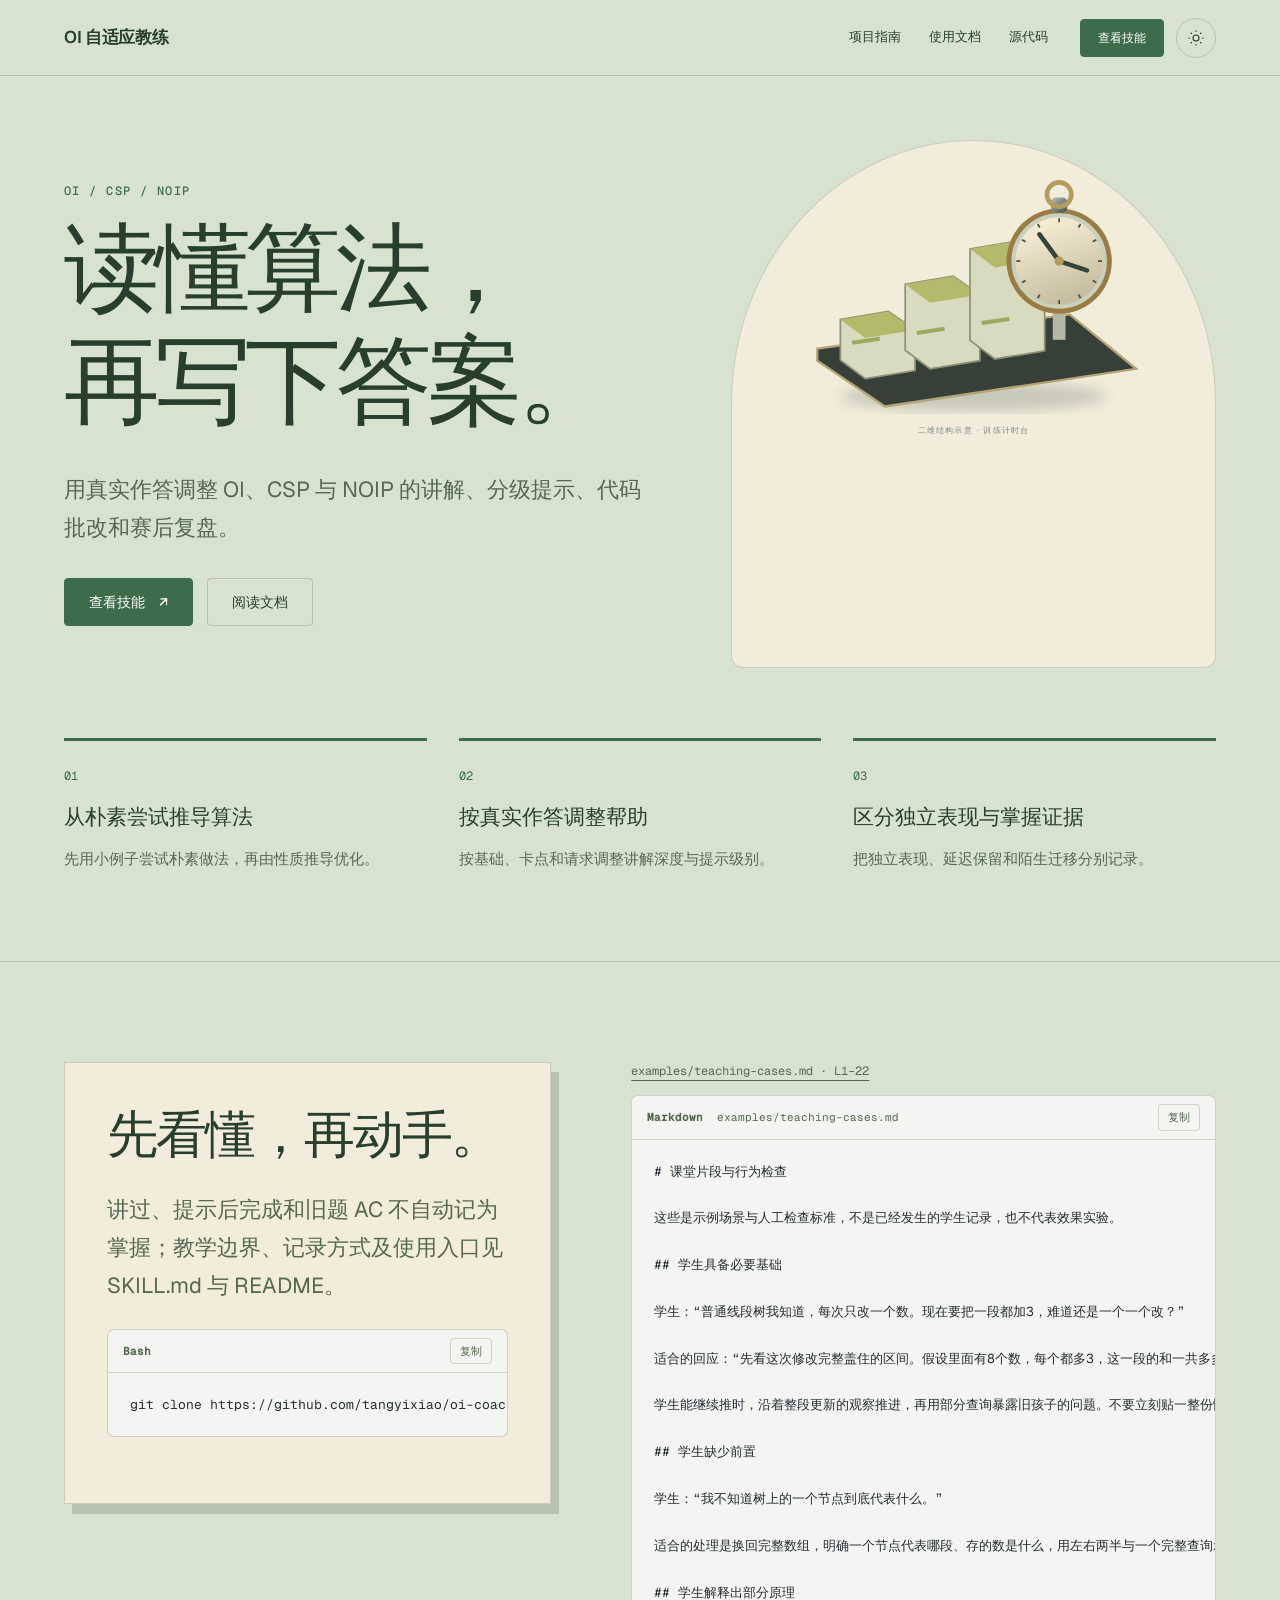
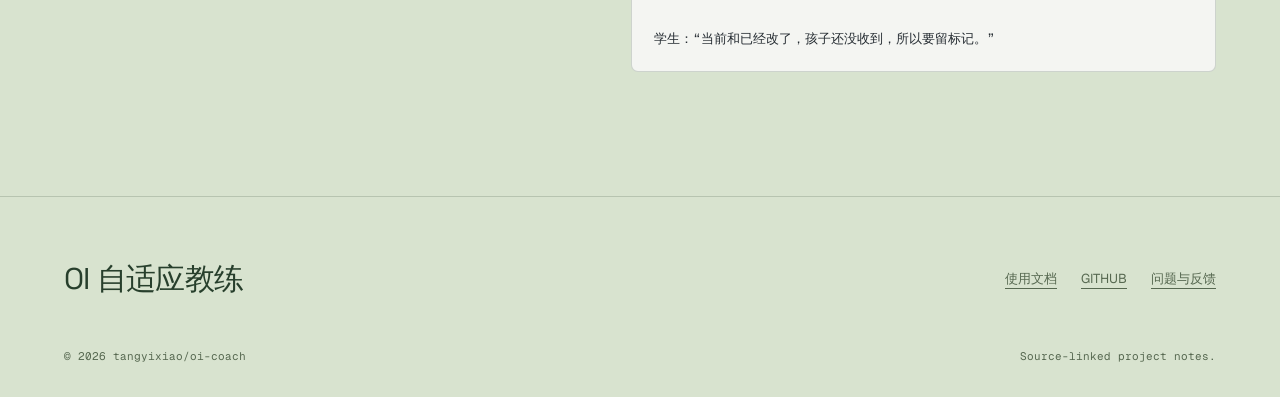
==== commit 1dd67813: "feat(web): add a bilingual project guide" ====
--- a/index.html
+++ b/index.html
@@ -1,4 +1,4 @@
-<!doctype html><html lang="zh-CN" data-project="oi-coach" data-family="notebook"><head><meta charset="utf-8"><meta name="viewport" content="width=device-width, initial-scale=1"><meta name="description" content="用真实作答调整 OI、CSP 与 NOIP 的讲解、分级提示、代码批改和赛后复盘。"><meta name="color-scheme" content="light dark"><title>OI 自适应教练 · 读懂算法， 再写下答案。</title><link rel="stylesheet" href="assets/fonts/fonts.css"><link rel="stylesheet" href="assets/fonts/display.css"><link rel="stylesheet" href="assets/site.css"><link rel="stylesheet" href="assets/docs-v3.css"><link rel="stylesheet" href="assets/three/view3d.css"><link rel="stylesheet" href="assets/polish.css"><style>:root{--font-body:"Geist","PingFang SC","Microsoft YaHei",sans-serif;--font-text:var(--font-body);--model-accent:var(--accent);--font-display:"Space Grotesk","Songti SC","SimSun",serif;--font-mono:"Geist Mono","SFMono-Regular",Consolas,monospace}html[data-theme="light"]{--bg:#D8E3CF;--surface:#F1EDDA;--ink:#273F2C;--muted:#566850;--accent:#3c6c49;--accent-ink:#FFFFFF;--line:color-mix(in srgb,#273F2C 19%,transparent);color-scheme:light}html[data-theme="dark"]{--bg:#15261A;--surface:#24392A;--ink:#EEF0DC;--muted:#a9bea0;--accent:#b6d59a;--accent-ink:#000000;--line:color-mix(in srgb,#EEF0DC 19%,transparent);color-scheme:dark}</style><script src="assets/theme.js"></script><link rel="icon" type="image/svg+xml" href="favicon.svg"></head><body><header class="nav site-nav"><div class="wrap nav-inner"><a class="skip-link" href="#top">跳到正文</a><a class="site-brand" href="index.html">OI 自适应教练</a><nav class="site-links" aria-label="项目导航"><a href="docs.html">使用文档</a><a href="https://github.com/tangyixiao/oi-coach">源代码</a></nav><div class="nav-controls"><a class="btn nav-cta" href="https://github.com/tangyixiao/oi-coach/blob/main/SKILL.md">查看技能</a><button class="site-theme" type="button" data-theme-toggle aria-label="切换深浅色" aria-pressed="false"><svg width="18" height="18" viewBox="0 0 24 24" fill="none" stroke="currentColor" stroke-width="1.5" aria-hidden="true"><circle cx="12" cy="12" r="4"/><path d="M12 2v2m0 16v2M2 12h2m16 0h2M5 5l1.5 1.5m11 11L19 19M5 19l1.5-1.5m11-11L19 5"/></svg></button><button class="site-menu-toggle" data-menu-toggle type="button" aria-label="菜单" aria-expanded="false" aria-controls="site-drawer"><svg width="20" height="20" viewBox="0 0 20 20" fill="none" stroke="currentColor" stroke-width="1.4" aria-hidden="true"><path d="M3 6h14M3 14h14"/></svg></button></div></div><nav class="site-drawer" id="site-drawer" hidden><a href="index.html">项目首页</a><a href="docs.html">使用文档</a><a href="https://github.com/tangyixiao/oi-coach">查看源码</a><p class="drawer-note">OI 自适应教练</p></nav></header><main id="top"><article><section class="notebook-hero"><div class="wrap"><div class="notebook-head"><div><p class="eyebrow">OI / CSP / NOIP</p><h1 class="notebook-title">读懂算法，<br>再写下答案。</h1><p class="lede" style="margin-top:32px">用真实作答调整 OI、CSP 与 NOIP 的讲解、分级提示、代码批改和赛后复盘。</p><div class="actions"><a class="btn" href="https://github.com/tangyixiao/oi-coach/blob/main/SKILL.md">查看技能 <span aria-hidden="true">↗</span></a><a class="btn secondary" href="docs.html">阅读文档</a></div></div><div class="notebook-model"><div class="project-3d" data-model="training" data-model-lang="zh-CN"><img src="assets/three/fallbacks/training.svg" alt="项目结构示意"></div></div></div><div class="learning-steps"><div class="learning-step"><span>01</span><h3>从朴素尝试推导算法</h3><p>先用小例子尝试朴素做法，再由性质推导优化。</p></div><div class="learning-step"><span>02</span><h3>按真实作答调整帮助</h3><p>按基础、卡点和请求调整讲解深度与提示级别。</p></div><div class="learning-step"><span>03</span><h3>区分独立表现与掌握证据</h3><p>把独立表现、延迟保留和陌生迁移分别记录。</p></div></div></div></section><section class="section top-rule"><div class="wrap code-layout"><div class="notebook-paper"><h2>先看懂，再动手。</h2><p class="lede" style="margin-top:25px">讲过、提示后完成和旧题 AC 不自动记为掌握；教学边界、记录方式及使用入口见 SKILL.md 与 README。</p><div class="docs-code" data-code-block><div class="docs-code-toolbar"><span class="docs-code-language">Bash</span><button class="docs-code-copy" type="button" data-copy-code aria-label="复制代码">复制</button><span class="docs-copy-status" role="status" aria-live="polite"></span></div><pre tabindex="0"><code class="highlight language-bash" data-language="bash">git<span class="tok-w"> </span>clone<span class="tok-w"> </span>https://github.com/tangyixiao/oi-coach.git</code></pre></div></div><div class="source-area" id="source-code"><a class="source-link" href="https://github.com/tangyixiao/oi-coach/blob/7f0f62bb6e60f9acf2d45c20cef490edaa5d7a0e/examples/teaching-cases.md#L1-L22">examples/teaching-cases.md · L1–22</a><div class="docs-code" data-code-block><div class="docs-code-toolbar"><span class="docs-code-language">Markdown</span><span class="docs-code-file">examples/teaching-cases.md</span><button class="docs-code-copy" type="button" data-copy-code aria-label="复制代码">复制</button><span class="docs-copy-status" role="status" aria-live="polite"></span></div><pre tabindex="0"><code class="highlight language-markdown" data-language="markdown"><span class="tok-gh"># 课堂片段与行为检查</span>
+<!doctype html><html lang="zh-CN" data-project="oi-coach" data-family="notebook"><head><meta charset="utf-8"><meta name="viewport" content="width=device-width, initial-scale=1"><meta name="description" content="用真实作答调整 OI、CSP 与 NOIP 的讲解、分级提示、代码批改和赛后复盘。"><meta name="color-scheme" content="light dark"><title>OI 自适应教练 · 读懂算法， 再写下答案。</title><link rel="stylesheet" href="assets/fonts/fonts.css"><link rel="stylesheet" href="assets/fonts/display.css"><link rel="stylesheet" href="assets/site.css"><link rel="stylesheet" href="assets/docs-v3.css"><link rel="stylesheet" href="assets/three/view3d.css"><link rel="stylesheet" href="assets/polish.css"><style>:root{--font-body:"Geist","PingFang SC","Microsoft YaHei",sans-serif;--font-text:var(--font-body);--model-accent:var(--accent);--font-display:"Space Grotesk","Songti SC","SimSun",serif;--font-mono:"Geist Mono","SFMono-Regular",Consolas,monospace}html[data-theme="light"]{--bg:#D8E3CF;--surface:#F1EDDA;--ink:#273F2C;--muted:#566850;--accent:#3c6c49;--accent-ink:#FFFFFF;--line:color-mix(in srgb,#273F2C 19%,transparent);color-scheme:light}html[data-theme="dark"]{--bg:#15261A;--surface:#24392A;--ink:#EEF0DC;--muted:#a9bea0;--accent:#b6d59a;--accent-ink:#000000;--line:color-mix(in srgb,#EEF0DC 19%,transparent);color-scheme:dark}</style><script src="assets/theme.js"></script><link rel="icon" type="image/svg+xml" href="favicon.svg"></head><body><header class="nav site-nav"><div class="wrap nav-inner"><a class="skip-link" href="#top">跳到正文</a><a class="site-brand" href="index.html">OI 自适应教练</a><nav class="site-links" aria-label="项目导航"><a href="project-website/site/index.html">项目指南</a><a href="docs.html">使用文档</a><a href="https://github.com/tangyixiao/oi-coach">源代码</a></nav><div class="nav-controls"><a class="btn nav-cta" href="https://github.com/tangyixiao/oi-coach/blob/main/SKILL.md">查看技能</a><button class="site-theme" type="button" data-theme-toggle aria-label="切换深浅色" aria-pressed="false"><svg width="18" height="18" viewBox="0 0 24 24" fill="none" stroke="currentColor" stroke-width="1.5" aria-hidden="true"><circle cx="12" cy="12" r="4"/><path d="M12 2v2m0 16v2M2 12h2m16 0h2M5 5l1.5 1.5m11 11L19 19M5 19l1.5-1.5m11-11L19 5"/></svg></button><button class="site-menu-toggle" data-menu-toggle type="button" aria-label="菜单" aria-expanded="false" aria-controls="site-drawer"><svg width="20" height="20" viewBox="0 0 20 20" fill="none" stroke="currentColor" stroke-width="1.4" aria-hidden="true"><path d="M3 6h14M3 14h14"/></svg></button></div></div><nav class="site-drawer" id="site-drawer" hidden><a href="project-website/site/index.html">项目指南</a><a href="index.html">项目首页</a><a href="docs.html">使用文档</a><a href="https://github.com/tangyixiao/oi-coach">查看源码</a><p class="drawer-note">OI 自适应教练</p></nav></header><main id="top"><article><section class="notebook-hero"><div class="wrap"><div class="notebook-head"><div><p class="eyebrow">OI / CSP / NOIP</p><h1 class="notebook-title">读懂算法，<br>再写下答案。</h1><p class="lede" style="margin-top:32px">用真实作答调整 OI、CSP 与 NOIP 的讲解、分级提示、代码批改和赛后复盘。</p><div class="actions"><a class="btn" href="https://github.com/tangyixiao/oi-coach/blob/main/SKILL.md">查看技能 <span aria-hidden="true">↗</span></a><a class="btn secondary" href="docs.html">阅读文档</a></div></div><div class="notebook-model"><div class="project-3d" data-model="training" data-model-lang="zh-CN"><img src="assets/three/fallbacks/training.svg" alt="项目结构示意"></div></div></div><div class="learning-steps"><div class="learning-step"><span>01</span><h3>从朴素尝试推导算法</h3><p>先用小例子尝试朴素做法，再由性质推导优化。</p></div><div class="learning-step"><span>02</span><h3>按真实作答调整帮助</h3><p>按基础、卡点和请求调整讲解深度与提示级别。</p></div><div class="learning-step"><span>03</span><h3>区分独立表现与掌握证据</h3><p>把独立表现、延迟保留和陌生迁移分别记录。</p></div></div></div></section><section class="section top-rule"><div class="wrap code-layout"><div class="notebook-paper"><h2>先看懂，再动手。</h2><p class="lede" style="margin-top:25px">讲过、提示后完成和旧题 AC 不自动记为掌握；教学边界、记录方式及使用入口见 SKILL.md 与 README。</p><div class="docs-code" data-code-block><div class="docs-code-toolbar"><span class="docs-code-language">Bash</span><button class="docs-code-copy" type="button" data-copy-code aria-label="复制代码">复制</button><span class="docs-copy-status" role="status" aria-live="polite"></span></div><pre tabindex="0"><code class="highlight language-bash" data-language="bash">git<span class="tok-w"> </span>clone<span class="tok-w"> </span>https://github.com/tangyixiao/oi-coach.git</code></pre></div></div><div class="source-area" id="source-code"><a class="source-link" href="https://github.com/tangyixiao/oi-coach/blob/7f0f62bb6e60f9acf2d45c20cef490edaa5d7a0e/examples/teaching-cases.md#L1-L22">examples/teaching-cases.md · L1–22</a><div class="docs-code" data-code-block><div class="docs-code-toolbar"><span class="docs-code-language">Markdown</span><span class="docs-code-file">examples/teaching-cases.md</span><button class="docs-code-copy" type="button" data-copy-code aria-label="复制代码">复制</button><span class="docs-copy-status" role="status" aria-live="polite"></span></div><pre tabindex="0"><code class="highlight language-markdown" data-language="markdown"><span class="tok-gh"># 课堂片段与行为检查</span>
 
 这些是示例场景与人工检查标准，不是已经发生的学生记录，也不代表效果实验。
 
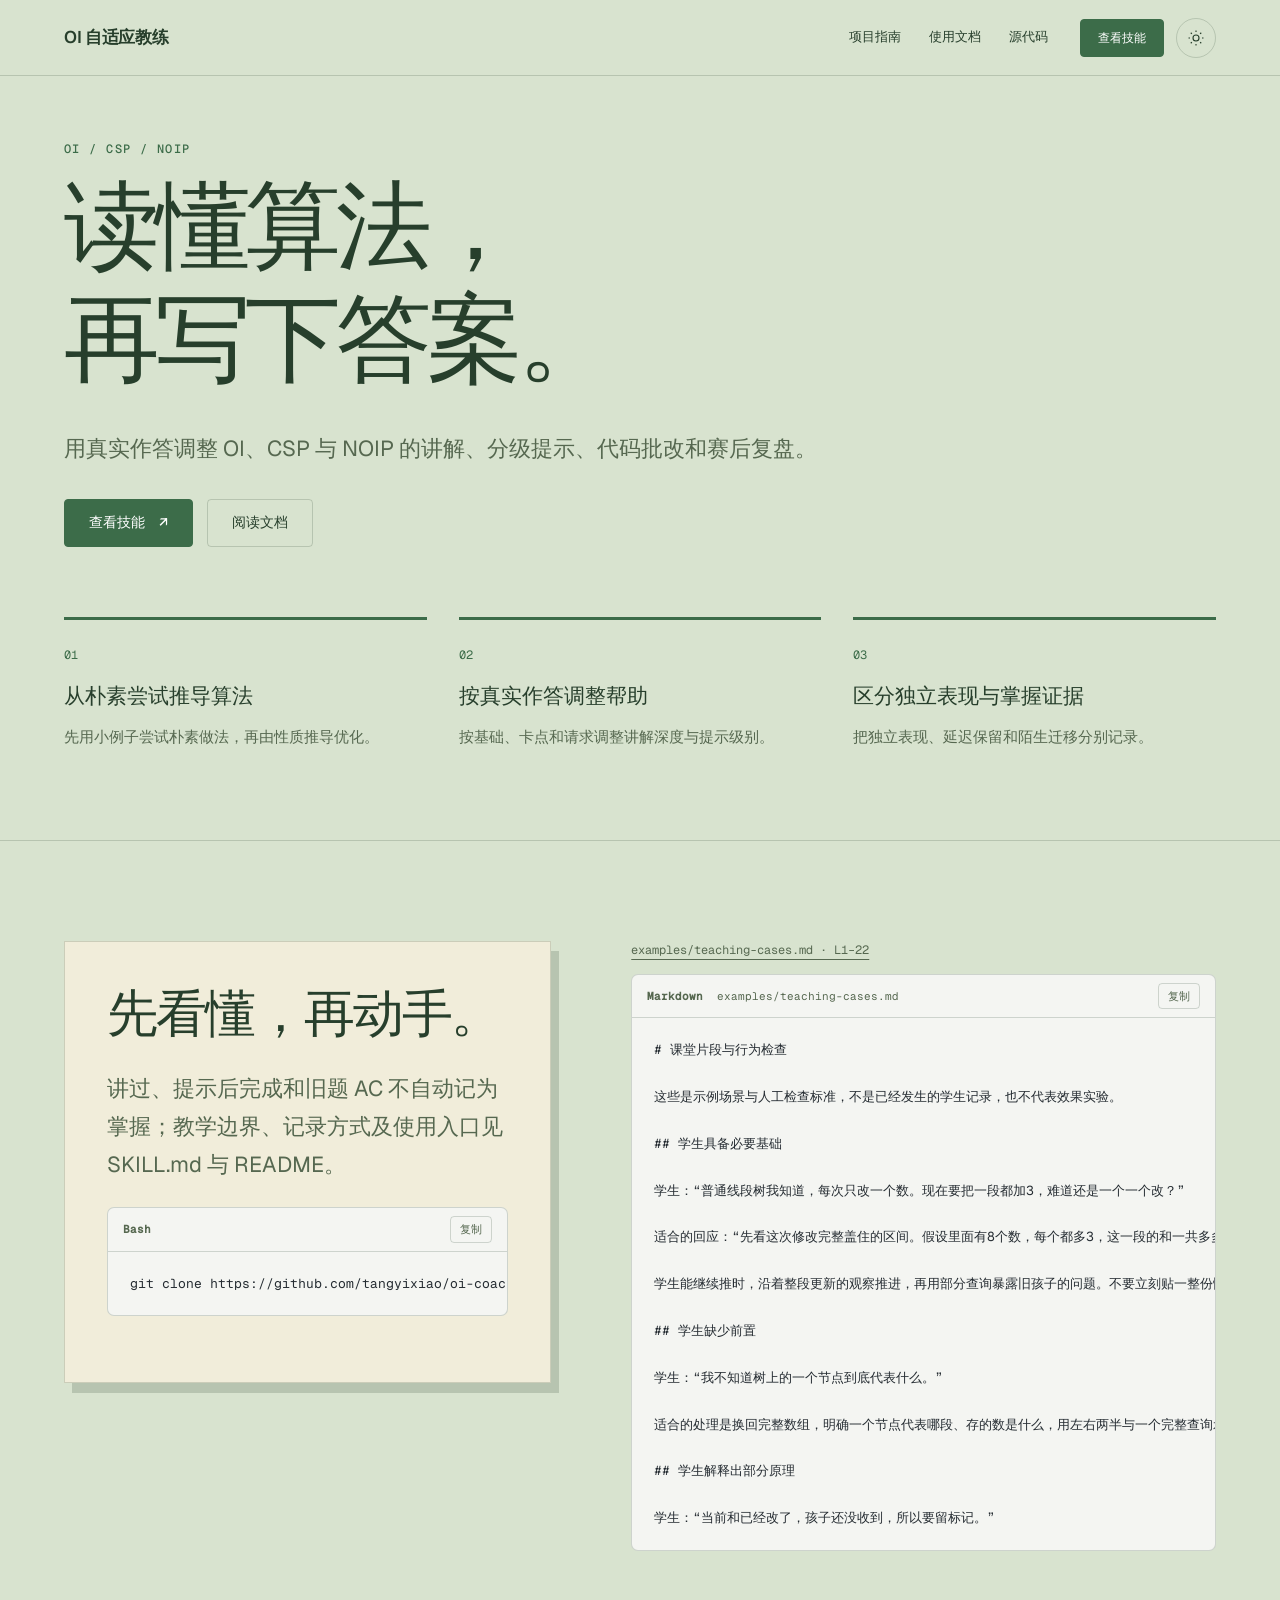
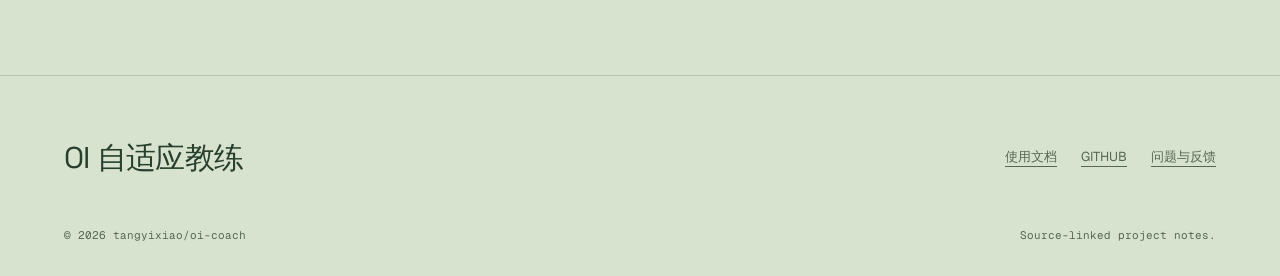
==== commit ed8facfc: "fix(site): remove decorative 3D Remove the decorative model from the project homepage and its unused" ====
--- a/index.html
+++ b/index.html
@@ -1,4 +1,4 @@
-<!doctype html><html lang="zh-CN" data-project="oi-coach" data-family="notebook"><head><meta charset="utf-8"><meta name="viewport" content="width=device-width, initial-scale=1"><meta name="description" content="用真实作答调整 OI、CSP 与 NOIP 的讲解、分级提示、代码批改和赛后复盘。"><meta name="color-scheme" content="light dark"><title>OI 自适应教练 · 读懂算法， 再写下答案。</title><link rel="stylesheet" href="assets/fonts/fonts.css"><link rel="stylesheet" href="assets/fonts/display.css"><link rel="stylesheet" href="assets/site.css"><link rel="stylesheet" href="assets/docs-v3.css"><link rel="stylesheet" href="assets/three/view3d.css"><link rel="stylesheet" href="assets/polish.css"><style>:root{--font-body:"Geist","PingFang SC","Microsoft YaHei",sans-serif;--font-text:var(--font-body);--model-accent:var(--accent);--font-display:"Space Grotesk","Songti SC","SimSun",serif;--font-mono:"Geist Mono","SFMono-Regular",Consolas,monospace}html[data-theme="light"]{--bg:#D8E3CF;--surface:#F1EDDA;--ink:#273F2C;--muted:#566850;--accent:#3c6c49;--accent-ink:#FFFFFF;--line:color-mix(in srgb,#273F2C 19%,transparent);color-scheme:light}html[data-theme="dark"]{--bg:#15261A;--surface:#24392A;--ink:#EEF0DC;--muted:#a9bea0;--accent:#b6d59a;--accent-ink:#000000;--line:color-mix(in srgb,#EEF0DC 19%,transparent);color-scheme:dark}</style><script src="assets/theme.js"></script><link rel="icon" type="image/svg+xml" href="favicon.svg"></head><body><header class="nav site-nav"><div class="wrap nav-inner"><a class="skip-link" href="#top">跳到正文</a><a class="site-brand" href="index.html">OI 自适应教练</a><nav class="site-links" aria-label="项目导航"><a href="project-website/site/index.html">项目指南</a><a href="docs.html">使用文档</a><a href="https://github.com/tangyixiao/oi-coach">源代码</a></nav><div class="nav-controls"><a class="btn nav-cta" href="https://github.com/tangyixiao/oi-coach/blob/main/SKILL.md">查看技能</a><button class="site-theme" type="button" data-theme-toggle aria-label="切换深浅色" aria-pressed="false"><svg width="18" height="18" viewBox="0 0 24 24" fill="none" stroke="currentColor" stroke-width="1.5" aria-hidden="true"><circle cx="12" cy="12" r="4"/><path d="M12 2v2m0 16v2M2 12h2m16 0h2M5 5l1.5 1.5m11 11L19 19M5 19l1.5-1.5m11-11L19 5"/></svg></button><button class="site-menu-toggle" data-menu-toggle type="button" aria-label="菜单" aria-expanded="false" aria-controls="site-drawer"><svg width="20" height="20" viewBox="0 0 20 20" fill="none" stroke="currentColor" stroke-width="1.4" aria-hidden="true"><path d="M3 6h14M3 14h14"/></svg></button></div></div><nav class="site-drawer" id="site-drawer" hidden><a href="project-website/site/index.html">项目指南</a><a href="index.html">项目首页</a><a href="docs.html">使用文档</a><a href="https://github.com/tangyixiao/oi-coach">查看源码</a><p class="drawer-note">OI 自适应教练</p></nav></header><main id="top"><article><section class="notebook-hero"><div class="wrap"><div class="notebook-head"><div><p class="eyebrow">OI / CSP / NOIP</p><h1 class="notebook-title">读懂算法，<br>再写下答案。</h1><p class="lede" style="margin-top:32px">用真实作答调整 OI、CSP 与 NOIP 的讲解、分级提示、代码批改和赛后复盘。</p><div class="actions"><a class="btn" href="https://github.com/tangyixiao/oi-coach/blob/main/SKILL.md">查看技能 <span aria-hidden="true">↗</span></a><a class="btn secondary" href="docs.html">阅读文档</a></div></div><div class="notebook-model"><div class="project-3d" data-model="training" data-model-lang="zh-CN"><img src="assets/three/fallbacks/training.svg" alt="项目结构示意"></div></div></div><div class="learning-steps"><div class="learning-step"><span>01</span><h3>从朴素尝试推导算法</h3><p>先用小例子尝试朴素做法，再由性质推导优化。</p></div><div class="learning-step"><span>02</span><h3>按真实作答调整帮助</h3><p>按基础、卡点和请求调整讲解深度与提示级别。</p></div><div class="learning-step"><span>03</span><h3>区分独立表现与掌握证据</h3><p>把独立表现、延迟保留和陌生迁移分别记录。</p></div></div></div></section><section class="section top-rule"><div class="wrap code-layout"><div class="notebook-paper"><h2>先看懂，再动手。</h2><p class="lede" style="margin-top:25px">讲过、提示后完成和旧题 AC 不自动记为掌握；教学边界、记录方式及使用入口见 SKILL.md 与 README。</p><div class="docs-code" data-code-block><div class="docs-code-toolbar"><span class="docs-code-language">Bash</span><button class="docs-code-copy" type="button" data-copy-code aria-label="复制代码">复制</button><span class="docs-copy-status" role="status" aria-live="polite"></span></div><pre tabindex="0"><code class="highlight language-bash" data-language="bash">git<span class="tok-w"> </span>clone<span class="tok-w"> </span>https://github.com/tangyixiao/oi-coach.git</code></pre></div></div><div class="source-area" id="source-code"><a class="source-link" href="https://github.com/tangyixiao/oi-coach/blob/7f0f62bb6e60f9acf2d45c20cef490edaa5d7a0e/examples/teaching-cases.md#L1-L22">examples/teaching-cases.md · L1–22</a><div class="docs-code" data-code-block><div class="docs-code-toolbar"><span class="docs-code-language">Markdown</span><span class="docs-code-file">examples/teaching-cases.md</span><button class="docs-code-copy" type="button" data-copy-code aria-label="复制代码">复制</button><span class="docs-copy-status" role="status" aria-live="polite"></span></div><pre tabindex="0"><code class="highlight language-markdown" data-language="markdown"><span class="tok-gh"># 课堂片段与行为检查</span>
+<!doctype html><html lang="zh-CN" data-project="oi-coach" data-family="notebook"><head><meta charset="utf-8"><meta name="viewport" content="width=device-width, initial-scale=1"><meta name="description" content="用真实作答调整 OI、CSP 与 NOIP 的讲解、分级提示、代码批改和赛后复盘。"><meta name="color-scheme" content="light dark"><title>OI 自适应教练 · 读懂算法， 再写下答案。</title><link rel="stylesheet" href="assets/fonts/fonts.css"><link rel="stylesheet" href="assets/fonts/display.css"><link rel="stylesheet" href="assets/site.css"><link rel="stylesheet" href="assets/docs-v3.css"><link rel="stylesheet" href="assets/polish.css"><style>:root{--font-body:"Geist","PingFang SC","Microsoft YaHei",sans-serif;--font-text:var(--font-body);--model-accent:var(--accent);--font-display:"Space Grotesk","Songti SC","SimSun",serif;--font-mono:"Geist Mono","SFMono-Regular",Consolas,monospace}html[data-theme="light"]{--bg:#D8E3CF;--surface:#F1EDDA;--ink:#273F2C;--muted:#566850;--accent:#3c6c49;--accent-ink:#FFFFFF;--line:color-mix(in srgb,#273F2C 19%,transparent);color-scheme:light}html[data-theme="dark"]{--bg:#15261A;--surface:#24392A;--ink:#EEF0DC;--muted:#a9bea0;--accent:#b6d59a;--accent-ink:#000000;--line:color-mix(in srgb,#EEF0DC 19%,transparent);color-scheme:dark}.notebook-head{grid-template-columns:minmax(0,1fr)}</style><script src="assets/theme.js"></script><link rel="icon" type="image/svg+xml" href="favicon.svg"></head><body><header class="nav site-nav"><div class="wrap nav-inner"><a class="skip-link" href="#top">跳到正文</a><a class="site-brand" href="index.html">OI 自适应教练</a><nav class="site-links" aria-label="项目导航"><a href="project-website/site/index.html">项目指南</a><a href="docs.html">使用文档</a><a href="https://github.com/tangyixiao/oi-coach">源代码</a></nav><div class="nav-controls"><a class="btn nav-cta" href="https://github.com/tangyixiao/oi-coach/blob/main/SKILL.md">查看技能</a><button class="site-theme" type="button" data-theme-toggle aria-label="切换深浅色" aria-pressed="false"><svg width="18" height="18" viewBox="0 0 24 24" fill="none" stroke="currentColor" stroke-width="1.5" aria-hidden="true"><circle cx="12" cy="12" r="4"/><path d="M12 2v2m0 16v2M2 12h2m16 0h2M5 5l1.5 1.5m11 11L19 19M5 19l1.5-1.5m11-11L19 5"/></svg></button><button class="site-menu-toggle" data-menu-toggle type="button" aria-label="菜单" aria-expanded="false" aria-controls="site-drawer"><svg width="20" height="20" viewBox="0 0 20 20" fill="none" stroke="currentColor" stroke-width="1.4" aria-hidden="true"><path d="M3 6h14M3 14h14"/></svg></button></div></div><nav class="site-drawer" id="site-drawer" hidden><a href="project-website/site/index.html">项目指南</a><a href="index.html">项目首页</a><a href="docs.html">使用文档</a><a href="https://github.com/tangyixiao/oi-coach">查看源码</a><p class="drawer-note">OI 自适应教练</p></nav></header><main id="top"><article><section class="notebook-hero"><div class="wrap"><div class="notebook-head"><div><p class="eyebrow">OI / CSP / NOIP</p><h1 class="notebook-title">读懂算法，<br>再写下答案。</h1><p class="lede" style="margin-top:32px">用真实作答调整 OI、CSP 与 NOIP 的讲解、分级提示、代码批改和赛后复盘。</p><div class="actions"><a class="btn" href="https://github.com/tangyixiao/oi-coach/blob/main/SKILL.md">查看技能 <span aria-hidden="true">↗</span></a><a class="btn secondary" href="docs.html">阅读文档</a></div></div></div><div class="learning-steps"><div class="learning-step"><span>01</span><h3>从朴素尝试推导算法</h3><p>先用小例子尝试朴素做法，再由性质推导优化。</p></div><div class="learning-step"><span>02</span><h3>按真实作答调整帮助</h3><p>按基础、卡点和请求调整讲解深度与提示级别。</p></div><div class="learning-step"><span>03</span><h3>区分独立表现与掌握证据</h3><p>把独立表现、延迟保留和陌生迁移分别记录。</p></div></div></div></section><section class="section top-rule"><div class="wrap code-layout"><div class="notebook-paper"><h2>先看懂，再动手。</h2><p class="lede" style="margin-top:25px">讲过、提示后完成和旧题 AC 不自动记为掌握；教学边界、记录方式及使用入口见 SKILL.md 与 README。</p><div class="docs-code" data-code-block><div class="docs-code-toolbar"><span class="docs-code-language">Bash</span><button class="docs-code-copy" type="button" data-copy-code aria-label="复制代码">复制</button><span class="docs-copy-status" role="status" aria-live="polite"></span></div><pre tabindex="0"><code class="highlight language-bash" data-language="bash">git<span class="tok-w"> </span>clone<span class="tok-w"> </span>https://github.com/tangyixiao/oi-coach.git</code></pre></div></div><div class="source-area" id="source-code"><a class="source-link" href="https://github.com/tangyixiao/oi-coach/blob/7f0f62bb6e60f9acf2d45c20cef490edaa5d7a0e/examples/teaching-cases.md#L1-L22">examples/teaching-cases.md · L1–22</a><div class="docs-code" data-code-block><div class="docs-code-toolbar"><span class="docs-code-language">Markdown</span><span class="docs-code-file">examples/teaching-cases.md</span><button class="docs-code-copy" type="button" data-copy-code aria-label="复制代码">复制</button><span class="docs-copy-status" role="status" aria-live="polite"></span></div><pre tabindex="0"><code class="highlight language-markdown" data-language="markdown"><span class="tok-gh"># 课堂片段与行为检查</span>
 
 这些是示例场景与人工检查标准，不是已经发生的学生记录，也不代表效果实验。
 
@@ -19,4 +19,4 @@
 <span class="tok-gu">## 学生解释出部分原理</span>
 
 学生：“当前和已经改了，孩子还没收到，所以要留标记。”
-</code></pre></div></div></div></section></article></main><footer class="site-footer"><div class="wrap"><div class="footer-top"><span class="footer-name">OI 自适应教练</span><nav class="footer-links"><a href="docs.html">使用文档</a><a href="https://github.com/tangyixiao/oi-coach">GITHUB</a><a href="https://github.com/tangyixiao/oi-coach/issues">问题与反馈</a></nav></div><div class="footer-bottom"><span>© 2026 tangyixiao/oi-coach</span><span>Source-linked project notes.</span></div></div></footer><script src="assets/site.js" defer></script><script src="assets/docs-v3.js" defer></script><script type="module" src="assets/three/view3d.js"></script></body></html>+</code></pre></div></div></div></section></article></main><footer class="site-footer"><div class="wrap"><div class="footer-top"><span class="footer-name">OI 自适应教练</span><nav class="footer-links"><a href="docs.html">使用文档</a><a href="https://github.com/tangyixiao/oi-coach">GITHUB</a><a href="https://github.com/tangyixiao/oi-coach/issues">问题与反馈</a></nav></div><div class="footer-bottom"><span>© 2026 tangyixiao/oi-coach</span><span>Source-linked project notes.</span></div></div></footer><script src="assets/site.js" defer></script><script src="assets/docs-v3.js" defer></script></body></html>
